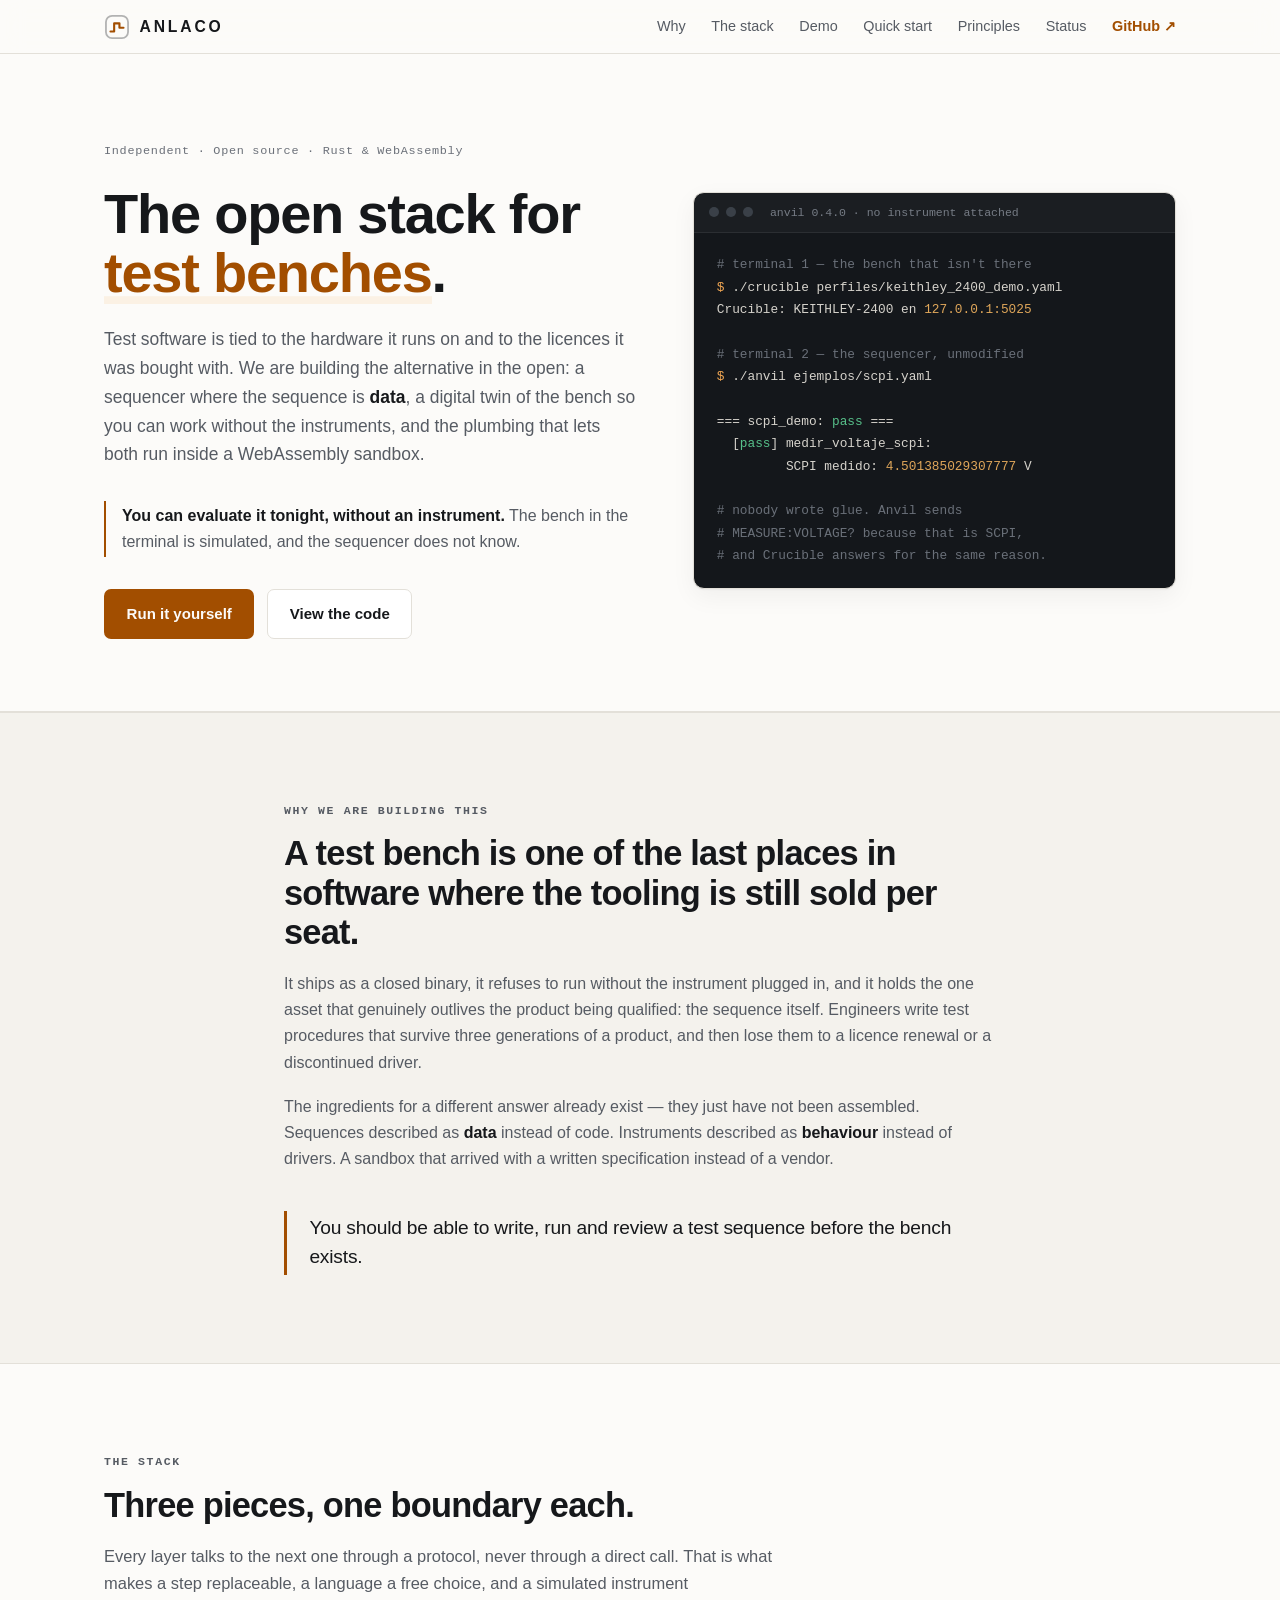
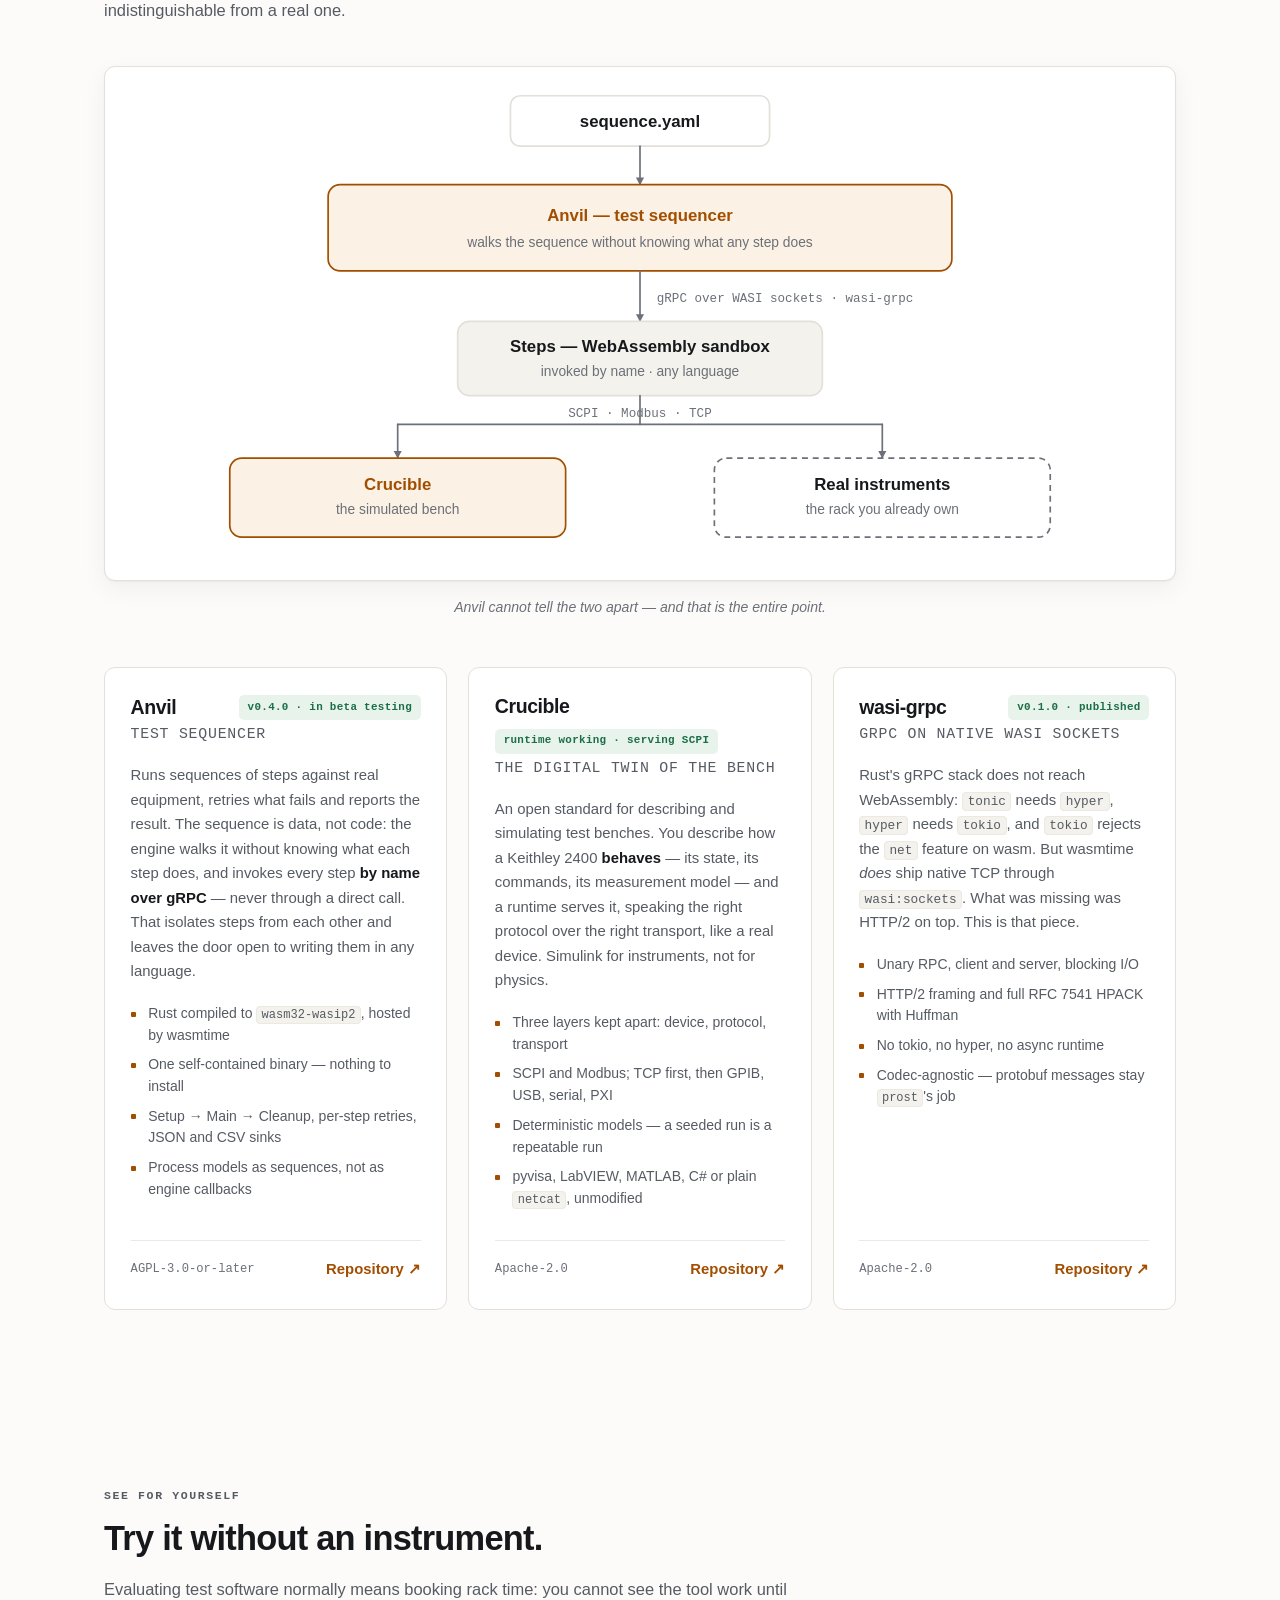
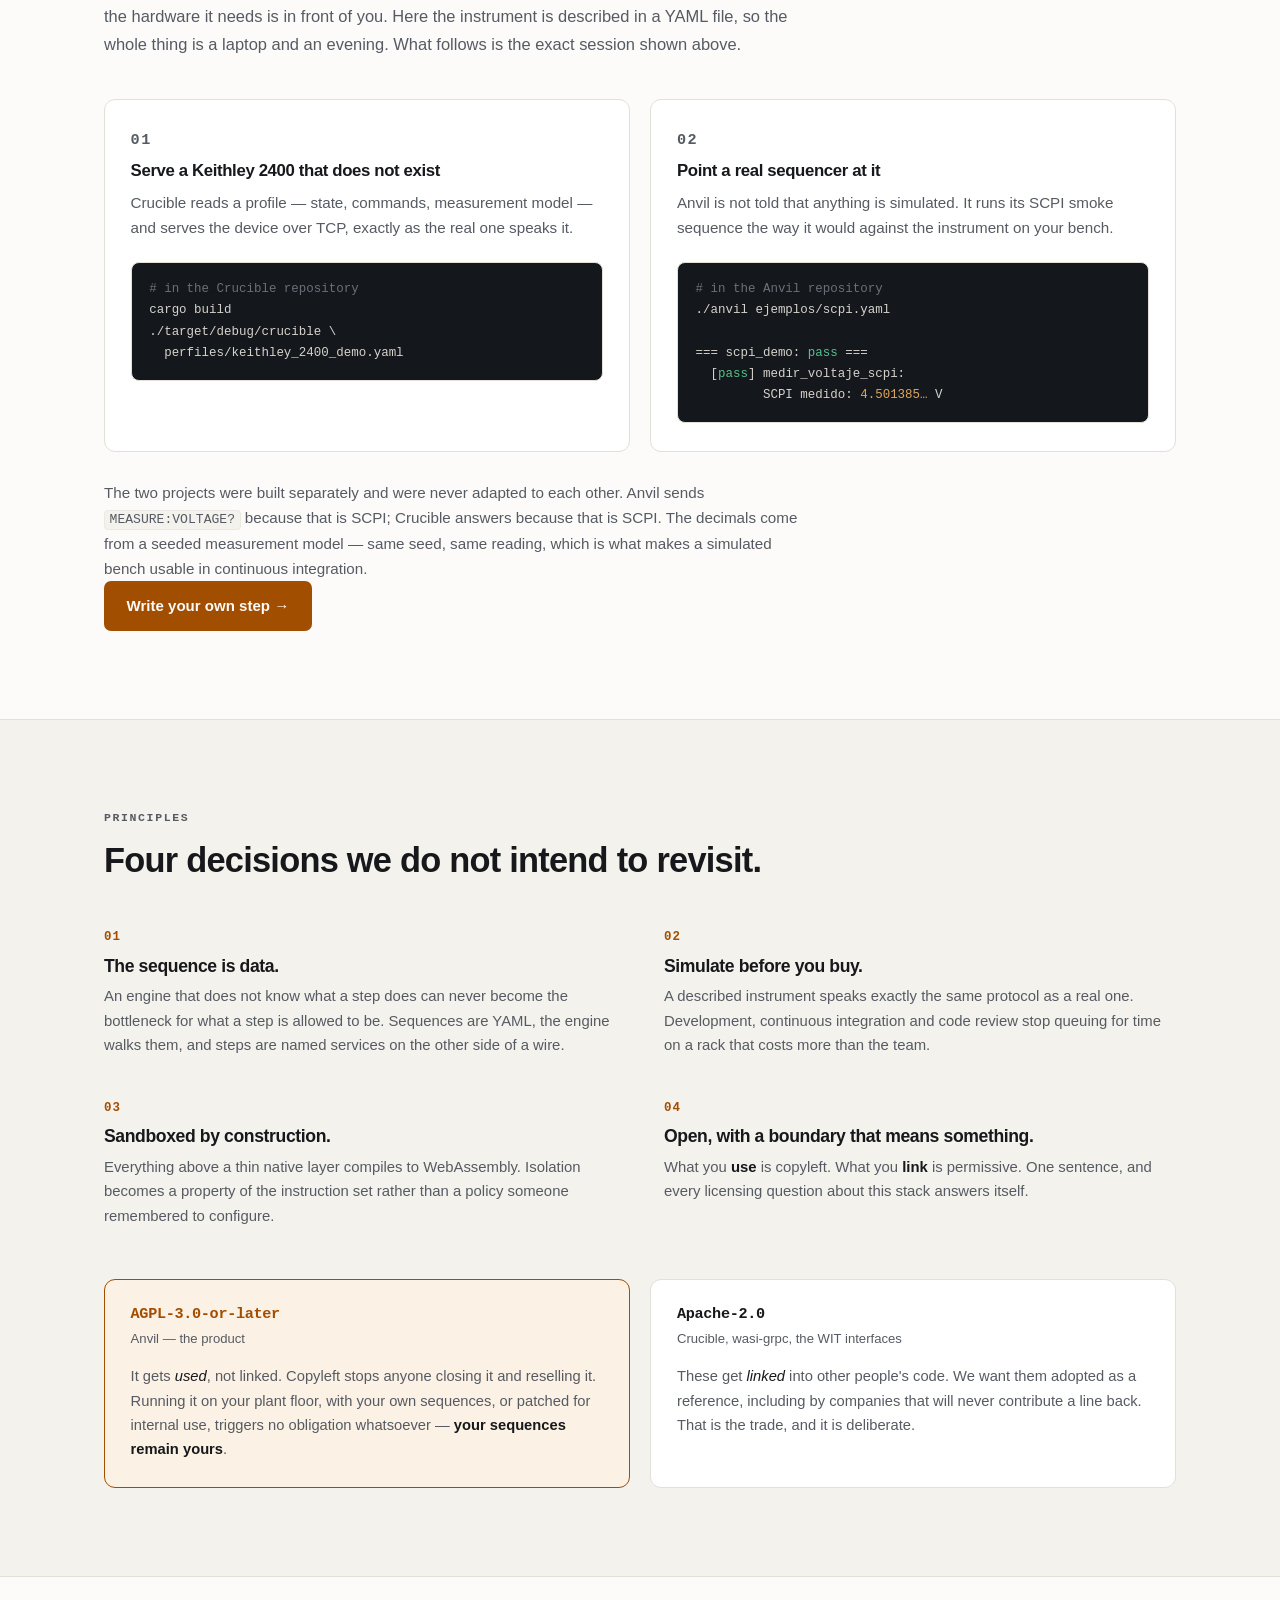
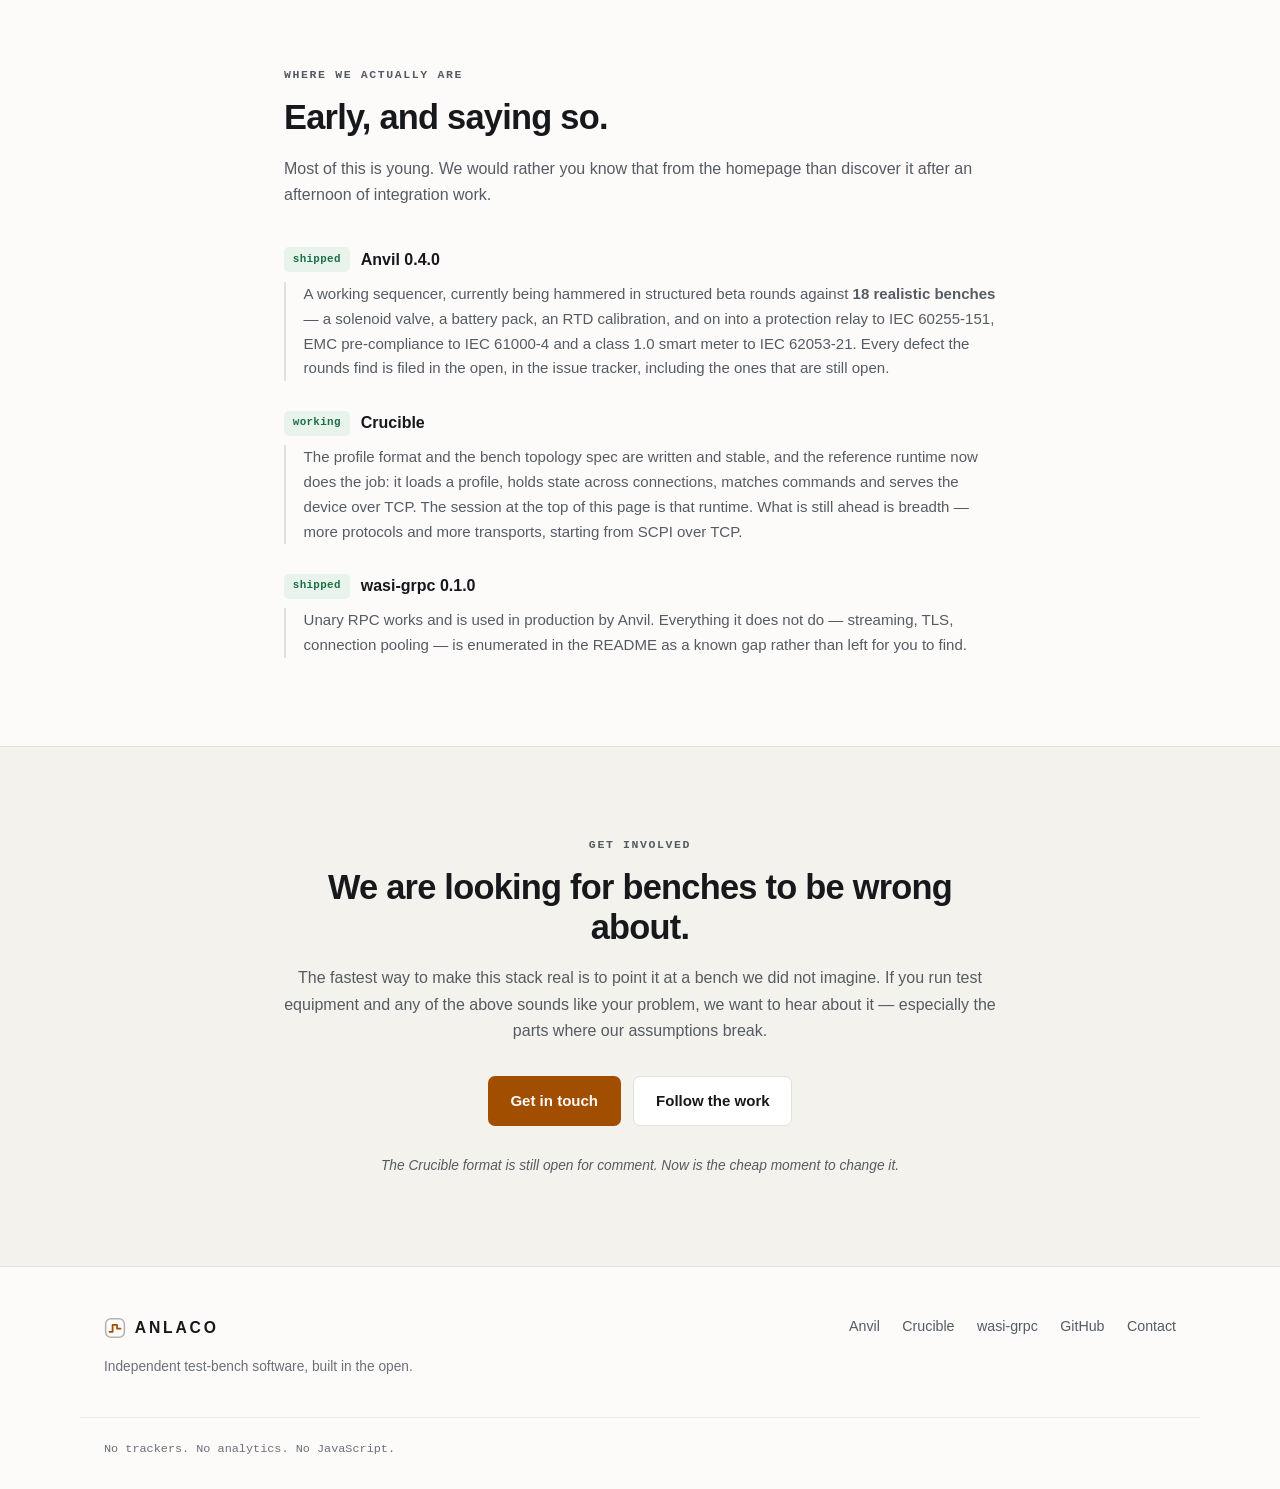
==== index.html @ 77329b07 "docs: the quick start is the WASM hello world, against v0.4.0 The published quick start was for Pyth" ====
<!DOCTYPE html>
<html lang="en">
<head>
<meta charset="utf-8">
<meta name="viewport" content="width=device-width, initial-scale=1">
<title>ANLACO — The open stack for test benches</title>
<meta name="description" content="ANLACO builds open-source software for test benches: Anvil, a sequencer where the sequence is data; Crucible, a digital twin of the bench; and the WebAssembly plumbing underneath. Evaluate the whole stack without owning an instrument.">
<meta name="theme-color" content="#0e1013" media="(prefers-color-scheme: dark)">
<meta name="theme-color" content="#fcfbf9" media="(prefers-color-scheme: light)">
<link rel="icon" href="favicon.svg" type="image/svg+xml">
<link rel="stylesheet" href="style.css">
<meta property="og:title" content="ANLACO — The open stack for test benches">
<meta property="og:description" content="A sequencer where the sequence is data, a digital twin of the bench, and the WebAssembly plumbing underneath. Open source — and you can evaluate it tonight, without an instrument.">
<meta property="og:type" content="website">
<meta property="og:url" content="https://anlaco.github.io/">
</head>
<body>

<a class="skip" href="#main">Skip to content</a>

<header class="nav">
  <div class="nav-inner">
    <a class="brand" href="/" aria-label="ANLACO — home">
      <svg class="mark" width="26" height="26" viewBox="0 0 32 32" aria-hidden="true">
        <rect x="2.4" y="2.4" width="27.2" height="27.2" rx="7.5" class="mark-frame"/>
        <path d="M8 21.5 L12.5 21.5 L12.5 11.5 L19 11.5 L19 17 L24 17" class="mark-trace"/>
      </svg>
      <span class="wordmark">ANLACO</span>
    </a>
    <nav aria-label="Main">
      <a href="#thesis">Why</a>
      <a href="#stack">The stack</a>
      <a href="#demo">Demo</a>
      <a href="quickstart.html">Quick start</a>
      <a href="#principles">Principles</a>
      <a href="#status">Status</a>
      <a class="nav-cta" href="https://github.com/anlaco">GitHub&nbsp;↗</a>
    </nav>
  </div>
</header>

<main id="main">

<!-- ─────────────────────────── HERO ─────────────────────────── -->
<section class="hero">
  <div class="wrap hero-grid">
    <div class="hero-copy">
      <p class="eyebrow">Independent · Open source · Rust &amp; WebAssembly</p>
      <h1>The open stack for <em>test benches</em>.</h1>
      <p class="lead">
        Test software is tied to the hardware it runs on and to the licences it
        was bought with. We are building the alternative in the open: a
        sequencer where the sequence is <strong>data</strong>, a digital twin of
        the bench so you can work without the instruments, and the plumbing that
        lets both run inside a WebAssembly sandbox.
      </p>
      <p class="hook">
        <strong>You can evaluate it tonight, without an instrument.</strong>
        The bench in the terminal is simulated, and the sequencer does not know.
      </p>
      <div class="cta">
        <a class="btn btn-solid" href="#demo">Run it yourself</a>
        <a class="btn btn-line" href="https://github.com/anlaco">View the code</a>
      </div>
    </div>

    <figure class="term" aria-label="Terminal session running a test sequence with Anvil">
      <figcaption class="term-bar">
        <span class="dot"></span><span class="dot"></span><span class="dot"></span>
        <span class="term-title">anvil 0.4.0 · no instrument attached</span>
      </figcaption>
<pre><span class="c-d"># terminal 1 — the bench that isn't there</span>
<span class="c-p">$</span> ./crucible perfiles/keithley_2400_demo.yaml
Crucible: KEITHLEY-2400 en <span class="c-n">127.0.0.1:5025</span>

<span class="c-d"># terminal 2 — the sequencer, unmodified</span>
<span class="c-p">$</span> ./anvil ejemplos/scpi.yaml

=== scpi_demo: <span class="c-ok">pass</span> ===
  [<span class="c-ok">pass</span>] medir_voltaje_scpi:
         SCPI medido: <span class="c-n">4.501385029307777</span> V

<span class="c-d"># nobody wrote glue. Anvil sends
# MEASURE:VOLTAGE? because that is SCPI,
# and Crucible answers for the same reason.</span></pre>
    </figure>
  </div>
</section>

<!-- ─────────────────────────── THESIS ─────────────────────────── -->
<section class="band" id="thesis">
  <div class="wrap narrow">
    <p class="kicker">Why we are building this</p>
    <h2>A test bench is one of the last places in software where the tooling is still sold per seat.</h2>
    <p>
      It ships as a closed binary, it refuses to run without the instrument
      plugged in, and it holds the one asset that genuinely outlives the product
      being qualified: the sequence itself. Engineers write test procedures that
      survive three generations of a product, and then lose them to a licence
      renewal or a discontinued driver.
    </p>
    <p>
      The ingredients for a different answer already exist — they just have not
      been assembled. Sequences described as <strong>data</strong> instead of
      code. Instruments described as <strong>behaviour</strong> instead of
      drivers. A sandbox that arrived with a written specification instead of a
      vendor.
    </p>
    <blockquote>
      You should be able to write, run and review a test sequence before the
      bench exists.
    </blockquote>
  </div>
</section>

<!-- ─────────────────────────── STACK ─────────────────────────── -->
<section class="section" id="stack">
  <div class="wrap">
    <p class="kicker">The stack</p>
    <h2>Three pieces, one boundary each.</h2>
    <p class="intro">
      Every layer talks to the next one through a protocol, never through a
      direct call. That is what makes a step replaceable, a language a free
      choice, and a simulated instrument indistinguishable from a real one.
    </p>

    <figure class="diagram">
      <svg viewBox="0 0 860 396" role="img" aria-labelledby="diag-title">
        <title id="diag-title">Architecture: a YAML sequence drives Anvil, which invokes steps over gRPC; steps talk SCPI or Modbus over TCP to either Crucible's simulated bench or real instruments.</title>

        <defs>
          <marker id="ah" viewBox="0 0 8 8" refX="6.5" refY="4"
                  markerWidth="5.5" markerHeight="5.5" orient="auto-start-reverse">
            <path d="M0.5 0.5 L7 4 L0.5 7.5 Z" class="d-head"/>
          </marker>
        </defs>

        <!-- sequence -->
        <rect class="d-box d-box-soft" x="322" y="8" width="216" height="42" rx="8"/>
        <text class="d-t" x="430" y="34" text-anchor="middle">sequence.yaml</text>
        <path class="d-arrow" d="M430 50 L430 82"/>

        <!-- anvil -->
        <rect class="d-box d-box-key" x="170" y="82" width="520" height="72" rx="10"/>
        <text class="d-t d-t-key" x="430" y="112" text-anchor="middle">Anvil — test sequencer</text>
        <text class="d-s" x="430" y="134" text-anchor="middle">walks the sequence without knowing what any step does</text>
        <path class="d-arrow" d="M430 154 L430 196"/>
        <text class="d-lbl" x="444" y="180">gRPC over WASI sockets · wasi-grpc</text>

        <!-- steps -->
        <rect class="d-box" x="278" y="196" width="304" height="62" rx="10"/>
        <text class="d-t" x="430" y="222" text-anchor="middle">Steps — WebAssembly sandbox</text>
        <text class="d-s" x="430" y="242" text-anchor="middle">invoked by name · any language</text>

        <!-- split -->
        <path class="d-arrow-plain" d="M430 258 L430 282"/>
        <path class="d-arrow-plain" d="M228 282 L632 282"/>
        <path class="d-arrow" d="M228 282 L228 310"/>
        <path class="d-arrow" d="M632 282 L632 310"/>
        <text class="d-lbl" x="430" y="276" text-anchor="middle">SCPI · Modbus · TCP</text>

        <!-- targets -->
        <rect class="d-box d-box-key" x="88" y="310" width="280" height="66" rx="10"/>
        <text class="d-t d-t-key" x="228" y="337" text-anchor="middle">Crucible</text>
        <text class="d-s" x="228" y="357" text-anchor="middle">the simulated bench</text>

        <rect class="d-box d-box-dash" x="492" y="310" width="280" height="66" rx="10"/>
        <text class="d-t" x="632" y="337" text-anchor="middle">Real instruments</text>
        <text class="d-s" x="632" y="357" text-anchor="middle">the rack you already own</text>
      </svg>
      <figcaption>
        Anvil cannot tell the two apart — and that is the entire point.
      </figcaption>
    </figure>

    <div class="cards">

      <article class="card">
        <header class="card-head">
          <h3>Anvil</h3>
          <span class="chip chip-live">v0.4.0 · in beta testing</span>
        </header>
        <p class="card-role">Test sequencer</p>
        <p>
          Runs sequences of steps against real equipment, retries what fails and
          reports the result. The sequence is data, not code: the engine walks
          it without knowing what each step does, and invokes every step
          <strong>by name over gRPC</strong> — never through a direct call. That
          isolates steps from each other and leaves the door open to writing
          them in any language.
        </p>
        <ul class="facts">
          <li>Rust compiled to <code>wasm32-wasip2</code>, hosted by wasmtime</li>
          <li>One self-contained binary — nothing to install</li>
          <li>Setup → Main → Cleanup, per-step retries, JSON and CSV sinks</li>
          <li>Process models as sequences, not as engine callbacks</li>
        </ul>
        <p class="card-foot"><span class="lic">AGPL-3.0-or-later</span>
          <a href="https://github.com/anlaco/anvil">Repository ↗</a></p>
      </article>

      <article class="card">
        <header class="card-head">
          <h3>Crucible</h3>
          <span class="chip chip-live">runtime working · serving SCPI</span>
        </header>
        <p class="card-role">The digital twin of the bench</p>
        <p>
          An open standard for describing and simulating test benches. You
          describe how a Keithley 2400 <strong>behaves</strong> — its state, its
          commands, its measurement model — and a runtime serves it, speaking
          the right protocol over the right transport, like a real device.
          Simulink for instruments, not for physics.
        </p>
        <ul class="facts">
          <li>Three layers kept apart: device, protocol, transport</li>
          <li>SCPI and Modbus; TCP first, then GPIB, USB, serial, PXI</li>
          <li>Deterministic models — a seeded run is a repeatable run</li>
          <li>pyvisa, LabVIEW, MATLAB, C# or plain <code>netcat</code>, unmodified</li>
        </ul>
        <p class="card-foot"><span class="lic">Apache-2.0</span>
          <a href="https://github.com/anlaco/Crucible">Repository ↗</a></p>
      </article>

      <article class="card">
        <header class="card-head">
          <h3>wasi-grpc</h3>
          <span class="chip chip-live">v0.1.0 · published</span>
        </header>
        <p class="card-role">gRPC on native WASI sockets</p>
        <p>
          Rust's gRPC stack does not reach WebAssembly: <code>tonic</code> needs
          <code>hyper</code>, <code>hyper</code> needs <code>tokio</code>, and
          <code>tokio</code> rejects the <code>net</code> feature on wasm. But
          wasmtime <em>does</em> ship native TCP through <code>wasi:sockets</code>.
          What was missing was HTTP/2 on top. This is that piece.
        </p>
        <ul class="facts">
          <li>Unary RPC, client and server, blocking I/O</li>
          <li>HTTP/2 framing and full RFC 7541 HPACK with Huffman</li>
          <li>No tokio, no hyper, no async runtime</li>
          <li>Codec-agnostic — protobuf messages stay <code>prost</code>'s job</li>
        </ul>
        <p class="card-foot"><span class="lic">Apache-2.0</span>
          <a href="https://github.com/anlaco/wasi-grpc">Repository ↗</a></p>
      </article>

    </div>
  </div>
</section>

<!-- ─────────────────────────── DEMO ─────────────────────────── -->
<section class="section" id="demo">
  <div class="wrap">
    <p class="kicker">See for yourself</p>
    <h2>Try it without an instrument.</h2>
    <p class="intro">
      Evaluating test software normally means booking rack time: you cannot see
      the tool work until the hardware it needs is in front of you. Here the
      instrument is described in a YAML file, so the whole thing is a laptop and
      an evening. What follows is the exact session shown above.
    </p>

    <div class="steps">
      <article class="step">
        <p class="step-n">01</p>
        <h3>Serve a Keithley 2400 that does not exist</h3>
        <p>
          Crucible reads a profile — state, commands, measurement model — and
          serves the device over TCP, exactly as the real one speaks it.
        </p>
<pre class="cmd"><span class="c-d"># in the Crucible repository</span>
cargo build
./target/debug/crucible \
  perfiles/keithley_2400_demo.yaml</pre>
      </article>

      <article class="step">
        <p class="step-n">02</p>
        <h3>Point a real sequencer at it</h3>
        <p>
          Anvil is not told that anything is simulated. It runs its SCPI smoke
          sequence the way it would against the instrument on your bench.
        </p>
<pre class="cmd"><span class="c-d"># in the Anvil repository</span>
./anvil ejemplos/scpi.yaml

=== scpi_demo: <span class="c-ok">pass</span> ===
  [<span class="c-ok">pass</span>] medir_voltaje_scpi:
         SCPI medido: <span class="c-n">4.501385…</span> V</pre>
      </article>
    </div>

    <p class="demo-note">
      The two projects were built separately and were never adapted to each
      other. Anvil sends <code>MEASURE:VOLTAGE?</code> because that is SCPI;
      Crucible answers because that is SCPI. The decimals come from a seeded
      measurement model — same seed, same reading, which is what makes a
      simulated bench usable in continuous integration.
    </p>

    <p class="cta">
      <a class="btn btn-solid" href="quickstart.html">Write your own step &rarr;</a>
    </p>
  </div>
</section>

<!-- ─────────────────────────── PRINCIPLES ─────────────────────────── -->
<section class="band" id="principles">
  <div class="wrap">
    <p class="kicker">Principles</p>
    <h2>Four decisions we do not intend to revisit.</h2>

    <ol class="principles">
      <li>
        <span class="num">01</span>
        <h3>The sequence is data.</h3>
        <p>
          An engine that does not know what a step does can never become the
          bottleneck for what a step is allowed to be. Sequences are YAML, the
          engine walks them, and steps are named services on the other side of a
          wire.
        </p>
      </li>
      <li>
        <span class="num">02</span>
        <h3>Simulate before you buy.</h3>
        <p>
          A described instrument speaks exactly the same protocol as a real one.
          Development, continuous integration and code review stop queuing for
          time on a rack that costs more than the team.
        </p>
      </li>
      <li>
        <span class="num">03</span>
        <h3>Sandboxed by construction.</h3>
        <p>
          Everything above a thin native layer compiles to WebAssembly.
          Isolation becomes a property of the instruction set rather than a
          policy someone remembered to configure.
        </p>
      </li>
      <li>
        <span class="num">04</span>
        <h3>Open, with a boundary that means something.</h3>
        <p>
          What you <em>use</em> is copyleft. What you <em>link</em> is
          permissive. One sentence, and every licensing question about this
          stack answers itself.
        </p>
      </li>
    </ol>

    <div class="lic-grid">
      <div class="lic-card lic-strong">
        <h3>AGPL-3.0-or-later</h3>
        <p class="lic-what">Anvil — the product</p>
        <p>
          It gets <em>used</em>, not linked. Copyleft stops anyone closing it
          and reselling it. Running it on your plant floor, with your own
          sequences, or patched for internal use, triggers no obligation
          whatsoever — <strong>your sequences remain yours</strong>.
        </p>
      </div>
      <div class="lic-card">
        <h3>Apache-2.0</h3>
        <p class="lic-what">Crucible, wasi-grpc, the WIT interfaces</p>
        <p>
          These get <em>linked</em> into other people's code. We want them
          adopted as a reference, including by companies that will never
          contribute a line back. That is the trade, and it is deliberate.
        </p>
      </div>
    </div>
  </div>
</section>

<!-- ─────────────────────────── STATUS ─────────────────────────── -->
<section class="section" id="status">
  <div class="wrap narrow">
    <p class="kicker">Where we actually are</p>
    <h2>Early, and saying so.</h2>
    <p>
      Most of this is young. We would rather you know that from the homepage
      than discover it after an afternoon of integration work.
    </p>
    <dl class="status-list">
      <dt><span class="chip chip-live">shipped</span> Anvil 0.4.0</dt>
      <dd>
        A working sequencer, currently being hammered in structured beta rounds
        against <strong>18 realistic benches</strong> — a solenoid valve, a
        battery pack, an RTD calibration, and on into a protection relay to
        IEC 60255-151, EMC pre-compliance to IEC 61000-4 and a class 1.0 smart
        meter to IEC 62053-21. Every defect the rounds find is filed in the
        open, in the issue tracker, including the ones that are still open.
      </dd>

      <dt><span class="chip chip-live">working</span> Crucible</dt>
      <dd>
        The profile format and the bench topology spec are written and stable,
        and the reference runtime now does the job: it loads a profile, holds
        state across connections, matches commands and serves the device over
        TCP. The session at the top of this page is that runtime. What is still
        ahead is breadth — more protocols and more transports, starting from
        SCPI over TCP.
      </dd>

      <dt><span class="chip chip-live">shipped</span> wasi-grpc 0.1.0</dt>
      <dd>
        Unary RPC works and is used in production by Anvil. Everything it does
        not do — streaming, TLS, connection pooling — is enumerated in the
        README as a known gap rather than left for you to find.
      </dd>
    </dl>
  </div>
</section>

<!-- ─────────────────────────── CONTACT ─────────────────────────── -->
<section class="band band-end" id="contact">
  <div class="wrap narrow center">
    <p class="kicker">Get involved</p>
    <h2>We are looking for benches to be wrong about.</h2>
    <p>
      The fastest way to make this stack real is to point it at a bench we did
      not imagine. If you run test equipment and any of the above sounds like
      your problem, we want to hear about it — especially the parts where our
      assumptions break.
    </p>
    <div class="cta cta-center">
      <a class="btn btn-solid" href="mailto:anlaco@proton.me">Get in touch</a>
      <a class="btn btn-line" href="https://github.com/anlaco">Follow the work</a>
    </div>
    <p class="fineprint">
      The Crucible format is still open for comment. Now is the cheap moment to
      change it.
    </p>
  </div>
</section>

</main>

<footer class="footer">
  <div class="wrap footer-inner">
    <div class="footer-brand">
      <svg class="mark" width="22" height="22" viewBox="0 0 32 32" aria-hidden="true">
        <rect x="2.4" y="2.4" width="27.2" height="27.2" rx="7.5" class="mark-frame"/>
        <path d="M8 21.5 L12.5 21.5 L12.5 11.5 L19 11.5 L19 17 L24 17" class="mark-trace"/>
      </svg>
      <span class="wordmark">ANLACO</span>
      <p>Independent test-bench software, built in the open.</p>
    </div>
    <nav class="footer-links" aria-label="Footer">
      <a href="https://github.com/anlaco/anvil">Anvil</a>
      <a href="https://github.com/anlaco/Crucible">Crucible</a>
      <a href="https://github.com/anlaco/wasi-grpc">wasi-grpc</a>
      <a href="https://github.com/anlaco">GitHub</a>
      <a href="mailto:anlaco@proton.me">Contact</a>
    </nav>
  </div>
  <div class="wrap footer-note">
    <p>No trackers. No analytics. No JavaScript.</p>
  </div>
</footer>

</body>
</html>
---- style.css ----
/* ANLACO — static site. No build, no framework, no JavaScript.
   Brand: paper + ink, amber-phosphor accent (the colour of a bench
   instrument's display), a step-signal mark, generous measure. */

/* ── Tokens ─────────────────────────────────────────────────────── */
:root {
  --bg:        #fcfbf9;
  --bg-alt:    #f4f2ed;
  --surface:   #ffffff;
  --code-bg:   #14171b;
  --ink:       #16181b;
  --ink-2:     #565b63;
  --ink-3:     #6b7079;
  --line:      #e3e0d9;
  --line-soft: #ece9e2;
  --accent:    #a24e00;
  --accent-hi: #c25f04;
  --accent-bg: #fbf1e4;
  --ok:        #1b6e45;
  --ok-bg:     #e8f3ec;
  --wip:       #8a5a00;
  --wip-bg:    #fbf1e0;
  --shadow:    0 1px 2px rgba(20,23,27,.04), 0 8px 24px rgba(20,23,27,.05);

  --sans: -apple-system, BlinkMacSystemFont, "Segoe UI", Roboto,
          "Helvetica Neue", Arial, sans-serif;
  --mono: ui-monospace, "SF Mono", SFMono-Regular, Menlo, Consolas,
          "Liberation Mono", monospace;

  --wrap: 1120px;
}

@media (prefers-color-scheme: dark) {
  :root {
    --bg:        #0e1013;
    --bg-alt:    #14171b;
    --surface:   #171a1f;
    --code-bg:   #0a0c0f;
    --ink:       #e9e7e1;
    --ink-2:     #a0a5ad;
    --ink-3:     #767c85;
    --line:      #272b32;
    --line-soft: #1e2228;
    --accent:    #f0a653;
    --accent-hi: #f7bd77;
    --accent-bg: #241a10;
    --ok:        #57c08a;
    --ok-bg:     #12241a;
    --wip:       #e0a75a;
    --wip-bg:    #241c0f;
    --shadow:    0 1px 2px rgba(0,0,0,.3), 0 8px 28px rgba(0,0,0,.28);
  }
}

*, *::before, *::after { box-sizing: border-box; margin: 0; padding: 0; }

html { scroll-behavior: smooth; -webkit-text-size-adjust: 100%; }

body {
  background: var(--bg);
  color: var(--ink);
  font: 16px/1.65 var(--sans);
  -webkit-font-smoothing: antialiased;
  -moz-osx-font-smoothing: grayscale;
}

::selection { background: var(--accent); color: var(--bg); }

.wrap { max-width: var(--wrap); margin: 0 auto; padding: 0 1.5rem; }
.wrap.narrow { max-width: 760px; }
.center { text-align: center; }

.skip {
  position: absolute; left: -9999px;
  background: var(--accent); color: #fff;
  padding: .7rem 1.1rem; border-radius: 0 0 6px 0; z-index: 200;
}
.skip:focus { left: 0; top: 0; }

a { color: var(--accent); }
a:focus-visible, .btn:focus-visible {
  outline: 2px solid var(--accent); outline-offset: 3px; border-radius: 3px;
}

/* ── Brand mark ─────────────────────────────────────────────────── */
.mark { display: block; flex: 0 0 auto; }
.mark-frame { fill: none; stroke: currentColor; stroke-width: 2.2; opacity: .32; }
.mark-trace {
  fill: none; stroke: var(--accent); stroke-width: 2.6;
  stroke-linecap: round; stroke-linejoin: round;
}
.brand, .footer-brand { color: var(--ink); }
.wordmark {
  font-weight: 700; font-size: .98rem;
  letter-spacing: .18em; text-transform: uppercase;
}

/* ── Nav ────────────────────────────────────────────────────────── */
.nav {
  position: sticky; top: 0; z-index: 100;
  background: var(--bg);
  background: color-mix(in srgb, var(--bg) 88%, transparent);
  backdrop-filter: saturate(180%) blur(12px);
  border-bottom: 1px solid var(--line);
}
.nav-inner {
  max-width: var(--wrap); margin: 0 auto; padding: .85rem 1.5rem;
  display: flex; align-items: center; justify-content: space-between; gap: 1rem;
}
.brand { display: flex; align-items: center; gap: .6rem; text-decoration: none; }
.nav nav { display: flex; align-items: center; gap: 1.6rem; }
.nav nav a {
  color: var(--ink-2); text-decoration: none;
  font-size: .9rem; font-weight: 500; transition: color .15s;
}
.nav nav a:hover { color: var(--ink); }
.nav-cta { color: var(--accent) !important; font-weight: 600 !important; }
@media (max-width: 780px) {
  .nav nav a:not(.nav-cta) { display: none; }
}

/* ── Type scale ─────────────────────────────────────────────────── */
h1, h2, h3 { letter-spacing: -.022em; line-height: 1.15; font-weight: 700; }

h1 { font-size: clamp(2.3rem, 5.2vw, 3.5rem); line-height: 1.06; }
h1 em {
  font-style: normal; color: var(--accent);
  box-shadow: inset 0 -.14em 0 var(--accent-bg);
}
h2 { font-size: clamp(1.65rem, 3.2vw, 2.15rem); margin-bottom: 1.1rem; }
h3 { font-size: 1.05rem; }

.kicker {
  font-family: var(--mono); font-size: .72rem; font-weight: 600;
  letter-spacing: .14em; text-transform: uppercase;
  color: var(--accent); margin-bottom: .9rem;
}
.eyebrow {
  font-family: var(--mono); font-size: .74rem;
  letter-spacing: .06em; color: var(--ink-3); margin-bottom: 1.4rem;
}
.lead { font-size: 1.09rem; color: var(--ink-2); margin: 1.4rem 0 2rem; max-width: 40em; }
.lead strong, .band p strong, .section p strong { color: var(--ink); font-weight: 600; }
.intro { font-size: 1.03rem; color: var(--ink-2); max-width: 42em; margin-bottom: 2.6rem; }

p code, li code, dd code {
  font-family: var(--mono); font-size: .86em;
  background: var(--bg-alt); border: 1px solid var(--line-soft);
  padding: .08em .35em; border-radius: 4px;
}

/* ── Buttons ────────────────────────────────────────────────────── */
.cta { display: flex; gap: .8rem; flex-wrap: wrap; }
.cta-center { justify-content: center; margin-top: 2rem; }
.btn {
  display: inline-block; padding: .72rem 1.35rem; border-radius: 7px;
  font-size: .94rem; font-weight: 600; text-decoration: none;
  border: 1px solid transparent; transition: all .15s;
}
.btn-solid { background: var(--accent); color: var(--bg); }
.btn-solid:hover { background: var(--accent-hi); transform: translateY(-1px); }
.btn-line { color: var(--ink); border-color: var(--line); background: var(--surface); }
.btn-line:hover { border-color: var(--accent); color: var(--accent); }

/* ── Hero ───────────────────────────────────────────────────────── */
.hero { padding: 5.5rem 0 4.5rem; border-bottom: 1px solid var(--line); }
.hero-grid {
  display: grid; grid-template-columns: 1.05fr .95fr;
  gap: 3.5rem; align-items: center;
}
.hero-copy { min-width: 0; }
@media (max-width: 940px) {
  .hero { padding: 3.2rem 0 3rem; }
  .hero-grid { grid-template-columns: 1fr; gap: 2.5rem; }
}

/* ── Terminal ───────────────────────────────────────────────────── */
.term {
  background: var(--code-bg); border: 1px solid var(--line);
  border-radius: 11px; overflow: hidden; box-shadow: var(--shadow);
}
.term-bar {
  display: flex; align-items: center; gap: .45rem;
  padding: .65rem .9rem; border-bottom: 1px solid rgba(255,255,255,.07);
  background: rgba(255,255,255,.03);
}
.dot { width: 10px; height: 10px; border-radius: 50%; background: #3a4048; }
.term-title {
  margin-left: .6rem; font-family: var(--mono);
  font-size: .72rem; color: #767c85;
}
.term pre {
  padding: 1.3rem 1.4rem; overflow-x: auto;
  font-family: var(--mono); font-size: .8rem; line-height: 1.75;
  color: #d6d3cc;
}
@media (max-width: 480px) {
  .term pre { font-size: .71rem; padding: 1.1rem 1rem; }
  pre.cmd   { font-size: .71rem; }
}
.c-p  { color: #f0a653; }
.c-ok { color: #57c08a; }
.c-n  { color: #e0a75a; }
.c-d  { color: #6a7079; }

/* ── Hero hook ──────────────────────────────────────────────────── */
.hook {
  font-size: 1rem; color: var(--ink-2);
  border-left: 2px solid var(--accent);
  padding: .1rem 0 .1rem 1rem; margin: 0 0 2rem; max-width: 40em;
}
.hook strong { color: var(--ink); font-weight: 600; }

/* ── Demo steps ─────────────────────────────────────────────────── */
.steps {
  display: grid; grid-template-columns: repeat(2, 1fr); gap: 1.3rem;
}
@media (max-width: 860px) { .steps { grid-template-columns: 1fr; } }
/* A walkthrough is read top to bottom: one column, whatever the width. */
.steps-linear { grid-template-columns: 1fr; }
.step {
  background: var(--surface); border: 1px solid var(--line);
  border-radius: 11px; padding: 1.7rem 1.6rem;
  display: flex; flex-direction: column; min-width: 0;
}
.step-n {
  font-family: var(--mono); font-size: .74rem; font-weight: 600;
  letter-spacing: .1em; color: var(--accent); margin-bottom: .5rem;
}
.step h3 { margin-bottom: .6rem; }
.step p { color: var(--ink-2); font-size: .95rem; }
pre.cmd {
  margin-top: auto; background: var(--code-bg);
  border: 1px solid var(--line); border-radius: 8px;
  padding: 1rem 1.1rem; overflow-x: auto;
  font-family: var(--mono); font-size: .78rem; line-height: 1.7;
  color: #d6d3cc;
}
.step pre.cmd { margin-top: 1.4rem; }
.demo-note {
  margin-top: 1.8rem; max-width: 46em;
  color: var(--ink-2); font-size: .95rem;
}

/* ── Sections ───────────────────────────────────────────────────── */
.section { padding: 5.5rem 0; }
.band {
  padding: 5.5rem 0; background: var(--bg-alt);
  border-top: 1px solid var(--line); border-bottom: 1px solid var(--line);
}
.band p, .section p, .status-list dd { color: var(--ink-2); }
.band .narrow p + p, .section .narrow p + p { margin-top: 1.1rem; }
@media (max-width: 700px) { .section, .band { padding: 3.5rem 0; } }

blockquote {
  margin: 2.4rem 0 0; padding: .2rem 0 .2rem 1.4rem;
  border-left: 3px solid var(--accent);
  font-size: 1.2rem; line-height: 1.5; font-weight: 500;
  color: var(--ink); letter-spacing: -.01em;
}

/* ── Diagram ────────────────────────────────────────────────────── */
.diagram { margin: 0 0 3rem; }
.diagram svg {
  display: block; width: 100%; height: auto;
  background: var(--surface);
  border: 1px solid var(--line); border-radius: 11px;
  padding: 1.2rem; box-shadow: var(--shadow);
}
.diagram figcaption {
  margin-top: .9rem; font-size: .88rem; color: var(--ink-3);
  text-align: center; font-style: italic;
}
.d-box { fill: var(--bg-alt); stroke: var(--line); stroke-width: 1.4; }
.d-box-soft { fill: var(--surface); }
.d-box-key { fill: var(--accent-bg); stroke: var(--accent); }
.d-box-dash { fill: none; stroke: var(--ink-3); stroke-dasharray: 5 4; }
.d-t { fill: var(--ink); font: 600 14px var(--sans); }
.d-t-key { fill: var(--accent); }
.d-s { fill: var(--ink-3); font: 400 11.5px var(--sans); }
.d-lbl { fill: var(--ink-3); font: 500 10.5px var(--mono); }
.d-arrow, .d-arrow-plain {
  fill: none; stroke: var(--ink-3); stroke-width: 1.4; stroke-linecap: round;
}
.d-arrow { marker-end: url(#ah); }
.d-head { fill: var(--ink-3); }

/* ── Project cards ──────────────────────────────────────────────── */
.cards {
  display: grid; grid-template-columns: repeat(3, 1fr); gap: 1.3rem;
}
@media (max-width: 1000px) { .cards { grid-template-columns: 1fr; max-width: 640px; } }
.card {
  background: var(--surface); border: 1px solid var(--line);
  border-radius: 11px; padding: 1.7rem 1.6rem;
  display: flex; flex-direction: column;
  transition: border-color .15s, transform .15s;
}
.card:hover { border-color: var(--accent); transform: translateY(-2px); }
.card-head {
  display: flex; align-items: center; justify-content: space-between;
  gap: .7rem; flex-wrap: wrap; margin-bottom: .15rem;
}
.card h3 { font-size: 1.22rem; color: var(--ink); }
.card-role {
  font-family: var(--mono); font-size: .74rem; letter-spacing: .05em;
  color: var(--ink-3); text-transform: uppercase; margin-bottom: 1rem;
}
.card > p { font-size: .93rem; color: var(--ink-2); }
.facts { list-style: none; margin: 1.2rem 0 1.4rem; }
.facts li {
  position: relative; padding-left: 1.1rem; margin-bottom: .5rem;
  font-size: .875rem; color: var(--ink-2); line-height: 1.55;
}
.facts li::before {
  content: ""; position: absolute; left: 0; top: .62em;
  width: 5px; height: 5px; border-radius: 1px; background: var(--accent);
}
.card-foot {
  margin-top: auto; padding-top: 1rem; border-top: 1px solid var(--line-soft);
  display: flex; align-items: center; justify-content: space-between;
  gap: .8rem; flex-wrap: wrap; font-size: .84rem;
}
.card-foot a { text-decoration: none; font-weight: 600; }
.card-foot a:hover { text-decoration: underline; }
.lic { font-family: var(--mono); font-size: .76rem; color: var(--ink-3); }

/* ── Chips ──────────────────────────────────────────────────────── */
.chip {
  display: inline-block; font-family: var(--mono);
  font-size: .68rem; font-weight: 600; letter-spacing: .03em;
  padding: .22rem .55rem; border-radius: 5px; white-space: nowrap;
}
.chip-live { color: var(--ok); background: var(--ok-bg); }
.chip-wip  { color: var(--wip); background: var(--wip-bg); }

/* ── Principles ─────────────────────────────────────────────────── */
.principles {
  list-style: none; margin: 2.6rem 0 0;
  display: grid; grid-template-columns: 1fr 1fr; gap: 2.2rem 3rem;
}
@media (max-width: 820px) { .principles { grid-template-columns: 1fr; gap: 1.9rem; } }
.principles li { position: relative; padding-top: .3rem; }
.principles .num {
  display: block; font-family: var(--mono); font-size: .78rem;
  font-weight: 700; color: var(--accent); margin-bottom: .5rem;
  letter-spacing: .08em;
}
.principles h3 { margin-bottom: .5rem; font-size: 1.1rem; }
.principles p { font-size: .93rem; }
.principles em { color: var(--ink); font-style: normal; font-weight: 600; }

/* ── Licence cards ──────────────────────────────────────────────── */
.lic-grid {
  display: grid; grid-template-columns: 1fr 1fr; gap: 1.3rem; margin-top: 3.2rem;
}
@media (max-width: 820px) { .lic-grid { grid-template-columns: 1fr; } }
.lic-card {
  background: var(--surface); border: 1px solid var(--line);
  border-radius: 11px; padding: 1.6rem;
}
.lic-card.lic-strong { background: var(--accent-bg); border-color: var(--accent); }
.lic-card h3 { font-family: var(--mono); font-size: .95rem; color: var(--ink); }
.lic-card.lic-strong h3 { color: var(--accent); }
.lic-what {
  font-size: .82rem; color: var(--ink-3);
  margin: .3rem 0 .9rem; font-weight: 500;
}
.lic-card > p:last-child { font-size: .92rem; color: var(--ink-2); }
.lic-card em { font-style: italic; color: var(--ink); }

/* ── Status list ────────────────────────────────────────────────── */
.status-list { margin-top: 2.4rem; }
.status-list dt {
  display: flex; align-items: center; gap: .7rem;
  font-weight: 700; font-size: 1rem; color: var(--ink);
  margin-top: 1.8rem;
}
.status-list dt:first-child { margin-top: 0; }
.status-list dd {
  margin: .55rem 0 0 0; padding-left: 1.1rem;
  border-left: 2px solid var(--line);
  font-size: .94rem;
}

/* ── Contact ────────────────────────────────────────────────────── */
.band-end { border-bottom: none; }
.fineprint { margin-top: 1.8rem; font-size: .86rem; color: var(--ink-3); font-style: italic; }

/* ── Footer ─────────────────────────────────────────────────────── */
.footer { background: var(--bg); border-top: 1px solid var(--line); padding: 3rem 0 1.8rem; }
.footer-inner {
  display: flex; justify-content: space-between; align-items: flex-start;
  gap: 2rem; flex-wrap: wrap;
}
.footer-brand { display: flex; align-items: center; flex-wrap: wrap; gap: .55rem; }
.footer-brand p {
  flex-basis: 100%; margin-top: .4rem;
  font-size: .86rem; color: var(--ink-3);
}
.footer-links { display: flex; gap: 1.4rem; flex-wrap: wrap; }
.footer-links a {
  color: var(--ink-2); text-decoration: none; font-size: .89rem; font-weight: 500;
}
.footer-links a:hover { color: var(--accent); }
.footer-note {
  margin-top: 2.4rem; padding-top: 1.4rem; border-top: 1px solid var(--line-soft);
}
.footer-note p { font-family: var(--mono); font-size: .74rem; color: var(--ink-3); }

@media (prefers-reduced-motion: reduce) {
  html { scroll-behavior: auto; }
  *, *::before, *::after { transition: none !important; animation: none !important; }
  .btn-solid:hover, .card:hover { transform: none; }
}
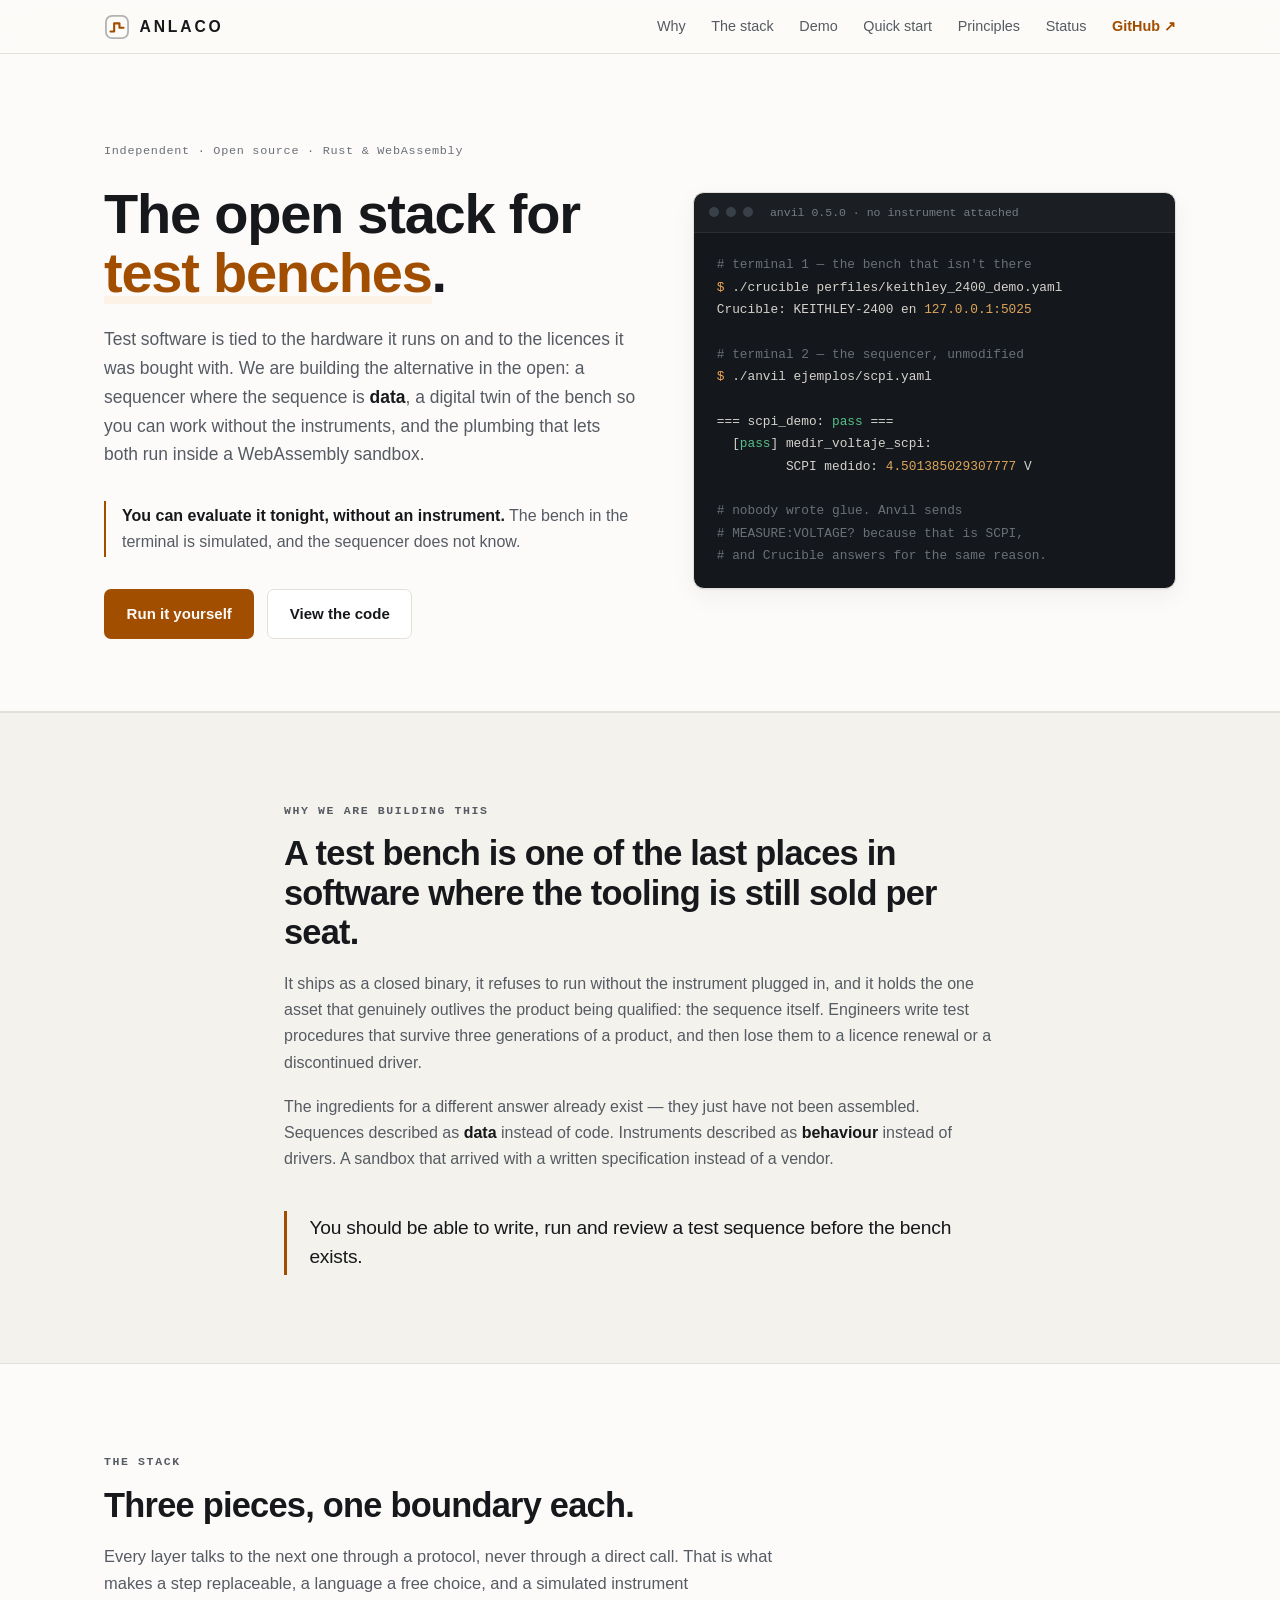
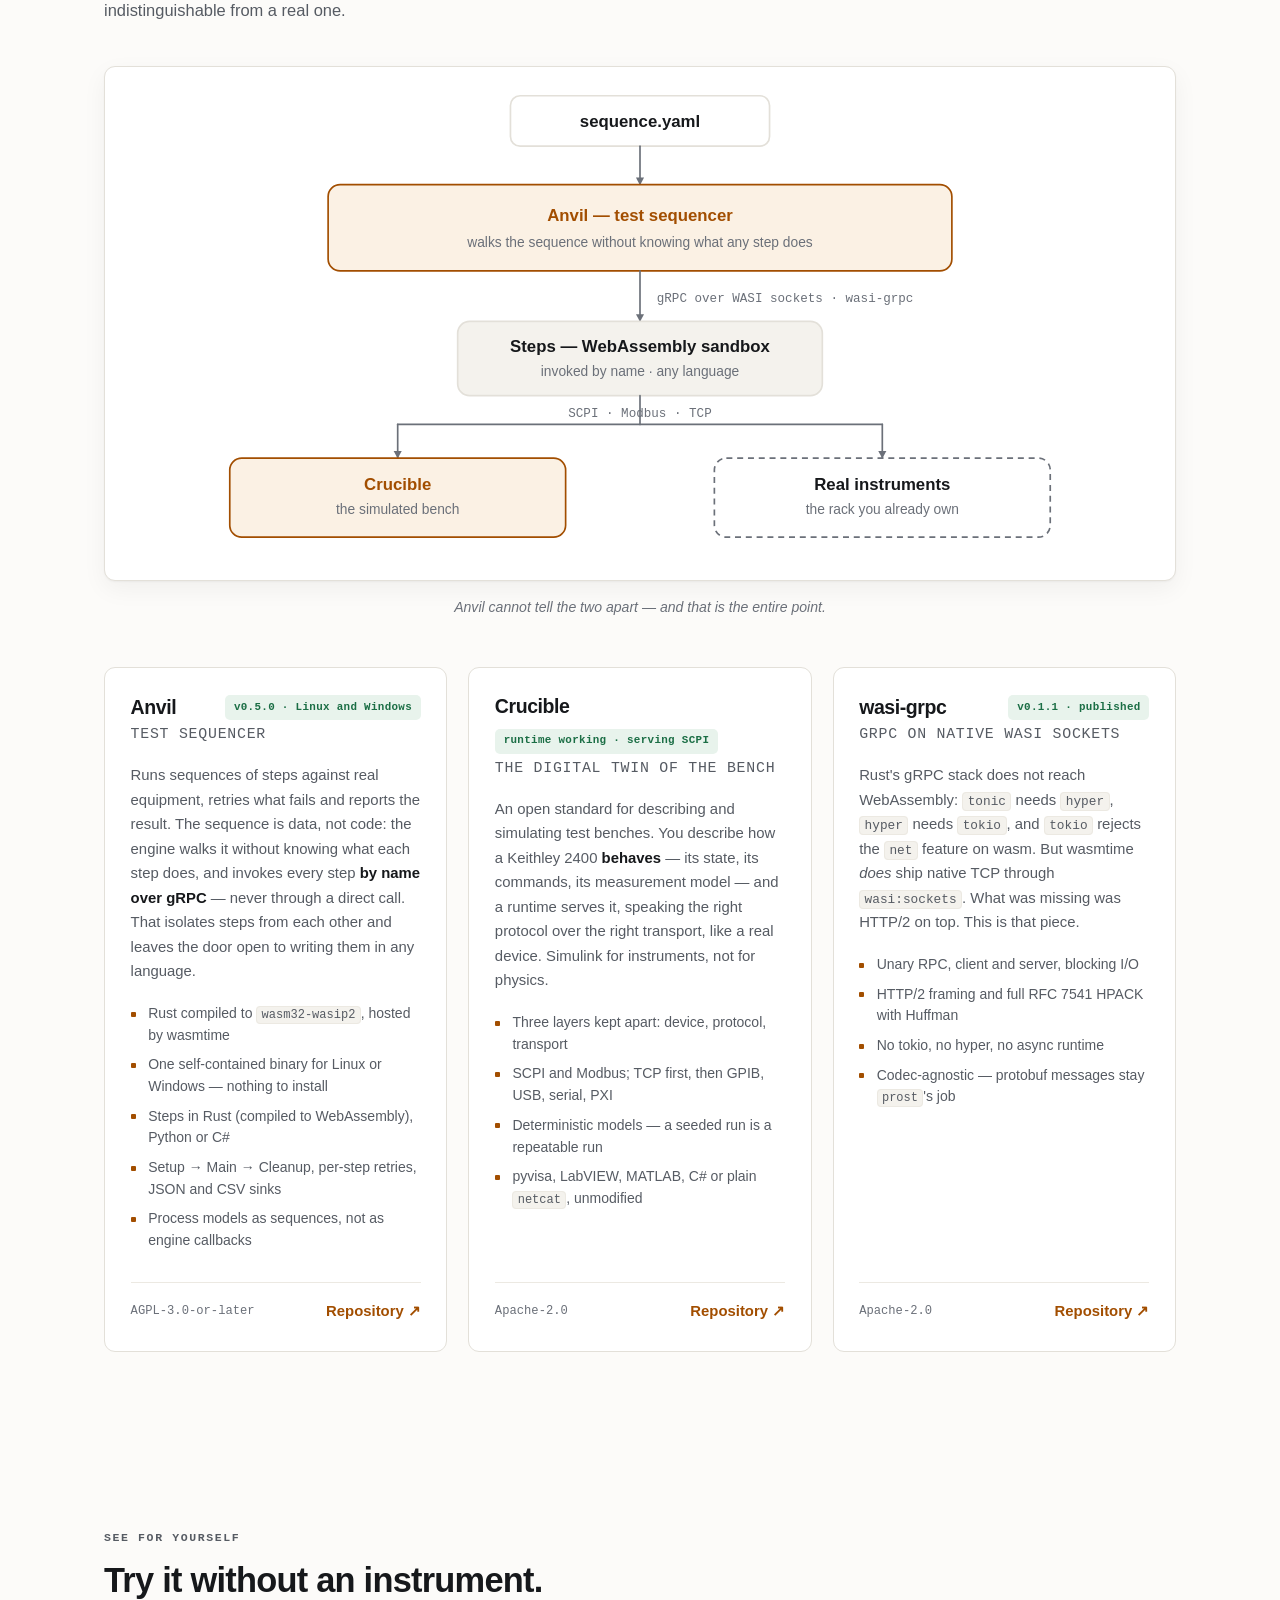
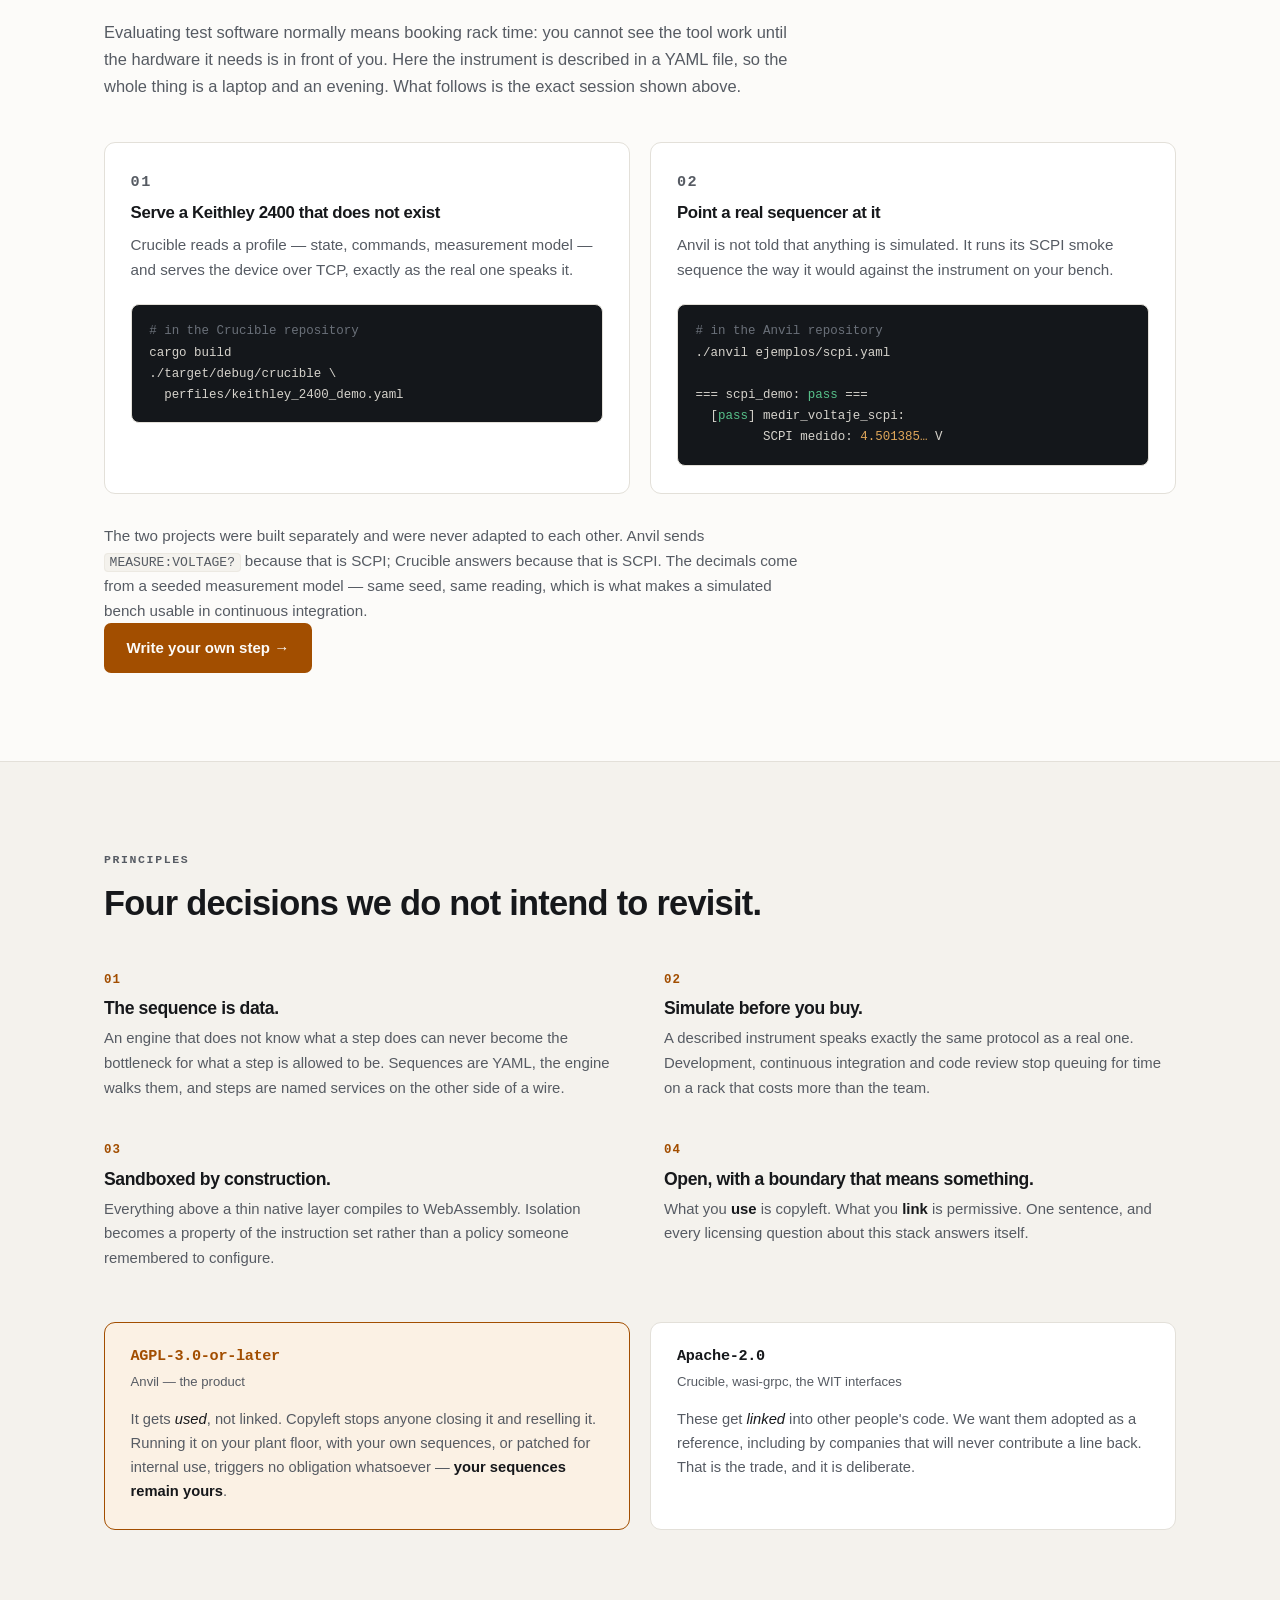
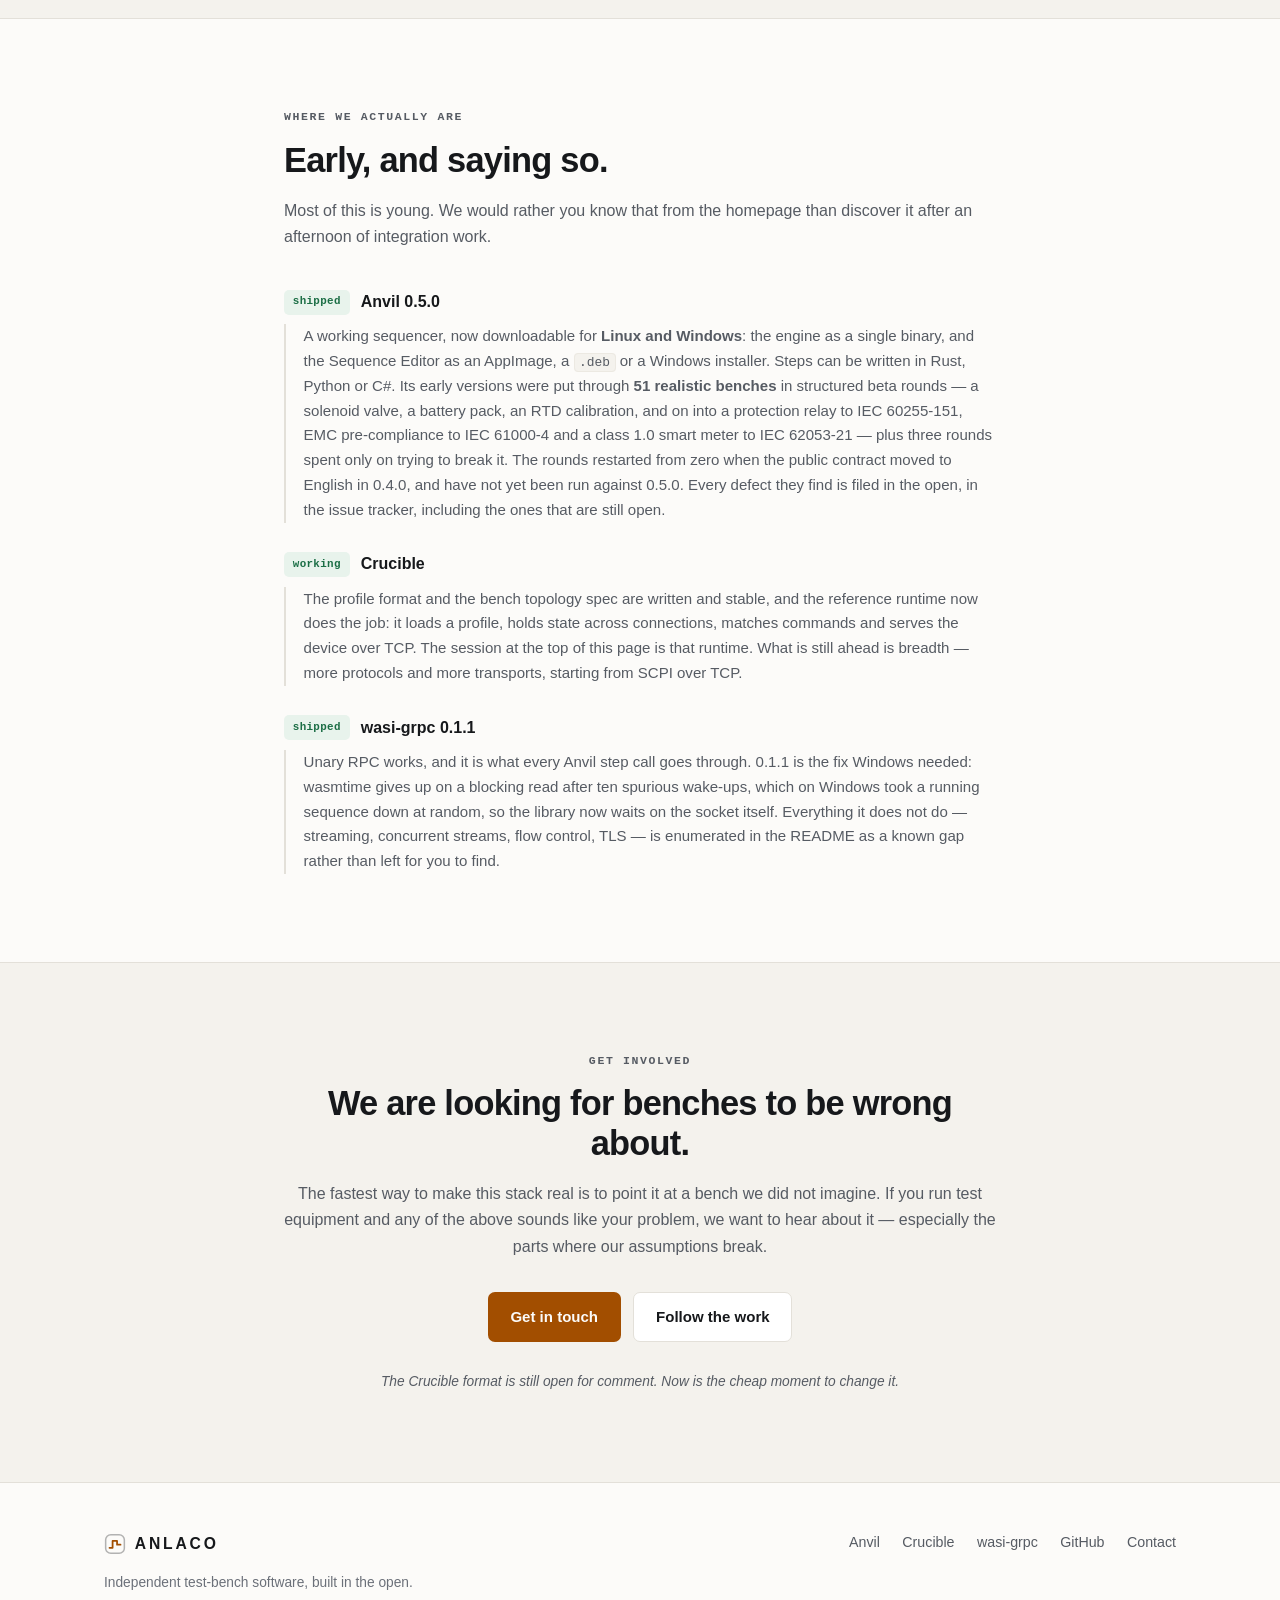
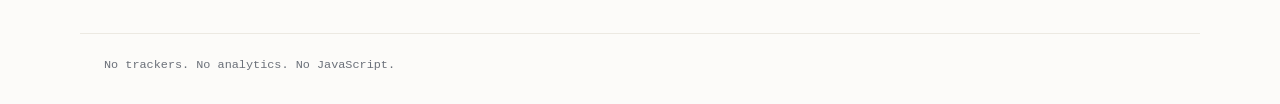
==== commit f3054159: "docs: the site and the quick start, walked again against v0.5.0 quickstart.html was run end to end w" ====
--- a/index.html
+++ b/index.html
@@ -67,7 +67,7 @@
     <figure class="term" aria-label="Terminal session running a test sequence with Anvil">
       <figcaption class="term-bar">
         <span class="dot"></span><span class="dot"></span><span class="dot"></span>
-        <span class="term-title">anvil 0.4.0 · no instrument attached</span>
+        <span class="term-title">anvil 0.5.0 · no instrument attached</span>
       </figcaption>
 <pre><span class="c-d"># terminal 1 — the bench that isn't there</span>
 <span class="c-p">$</span> ./crucible perfiles/keithley_2400_demo.yaml
@@ -178,7 +178,7 @@
       <article class="card">
         <header class="card-head">
           <h3>Anvil</h3>
-          <span class="chip chip-live">v0.4.0 · in beta testing</span>
+          <span class="chip chip-live">v0.5.0 · Linux and Windows</span>
         </header>
         <p class="card-role">Test sequencer</p>
         <p>
@@ -191,7 +191,8 @@
         </p>
         <ul class="facts">
           <li>Rust compiled to <code>wasm32-wasip2</code>, hosted by wasmtime</li>
-          <li>One self-contained binary — nothing to install</li>
+          <li>One self-contained binary for Linux or Windows — nothing to install</li>
+          <li>Steps in Rust (compiled to WebAssembly), Python or C#</li>
           <li>Setup → Main → Cleanup, per-step retries, JSON and CSV sinks</li>
           <li>Process models as sequences, not as engine callbacks</li>
         </ul>
@@ -225,7 +226,7 @@
       <article class="card">
         <header class="card-head">
           <h3>wasi-grpc</h3>
-          <span class="chip chip-live">v0.1.0 · published</span>
+          <span class="chip chip-live">v0.1.1 · published</span>
         </header>
         <p class="card-role">gRPC on native WASI sockets</p>
         <p>
@@ -385,14 +386,20 @@
       than discover it after an afternoon of integration work.
     </p>
     <dl class="status-list">
-      <dt><span class="chip chip-live">shipped</span> Anvil 0.4.0</dt>
+      <dt><span class="chip chip-live">shipped</span> Anvil 0.5.0</dt>
       <dd>
-        A working sequencer, currently being hammered in structured beta rounds
-        against <strong>18 realistic benches</strong> — a solenoid valve, a
-        battery pack, an RTD calibration, and on into a protection relay to
-        IEC 60255-151, EMC pre-compliance to IEC 61000-4 and a class 1.0 smart
-        meter to IEC 62053-21. Every defect the rounds find is filed in the
-        open, in the issue tracker, including the ones that are still open.
+        A working sequencer, now downloadable for <strong>Linux and
+        Windows</strong>: the engine as a single binary, and the Sequence Editor
+        as an AppImage, a <code>.deb</code> or a Windows installer. Steps can be
+        written in Rust, Python or C#. Its early versions were put through
+        <strong>51 realistic benches</strong> in structured beta rounds — a
+        solenoid valve, a battery pack, an RTD calibration, and on into a
+        protection relay to IEC 60255-151, EMC pre-compliance to IEC 61000-4 and
+        a class 1.0 smart meter to IEC 62053-21 — plus three rounds spent only
+        on trying to break it. The rounds restarted from zero when the public
+        contract moved to English in 0.4.0, and have not yet been run against
+        0.5.0. Every defect they find is filed in the open, in the issue
+        tracker, including the ones that are still open.
       </dd>
 
       <dt><span class="chip chip-live">working</span> Crucible</dt>
@@ -405,11 +412,15 @@
         SCPI over TCP.
       </dd>
 
-      <dt><span class="chip chip-live">shipped</span> wasi-grpc 0.1.0</dt>
+      <dt><span class="chip chip-live">shipped</span> wasi-grpc 0.1.1</dt>
       <dd>
-        Unary RPC works and is used in production by Anvil. Everything it does
-        not do — streaming, TLS, connection pooling — is enumerated in the
-        README as a known gap rather than left for you to find.
+        Unary RPC works, and it is what every Anvil step call goes through.
+        0.1.1 is the fix Windows needed: wasmtime gives up on a blocking read
+        after ten spurious wake-ups, which on Windows took a running sequence
+        down at random, so the library now waits on the socket itself.
+        Everything it does not do — streaming, concurrent streams, flow
+        control, TLS — is enumerated in the README as a known gap rather than
+        left for you to find.
       </dd>
     </dl>
   </div>
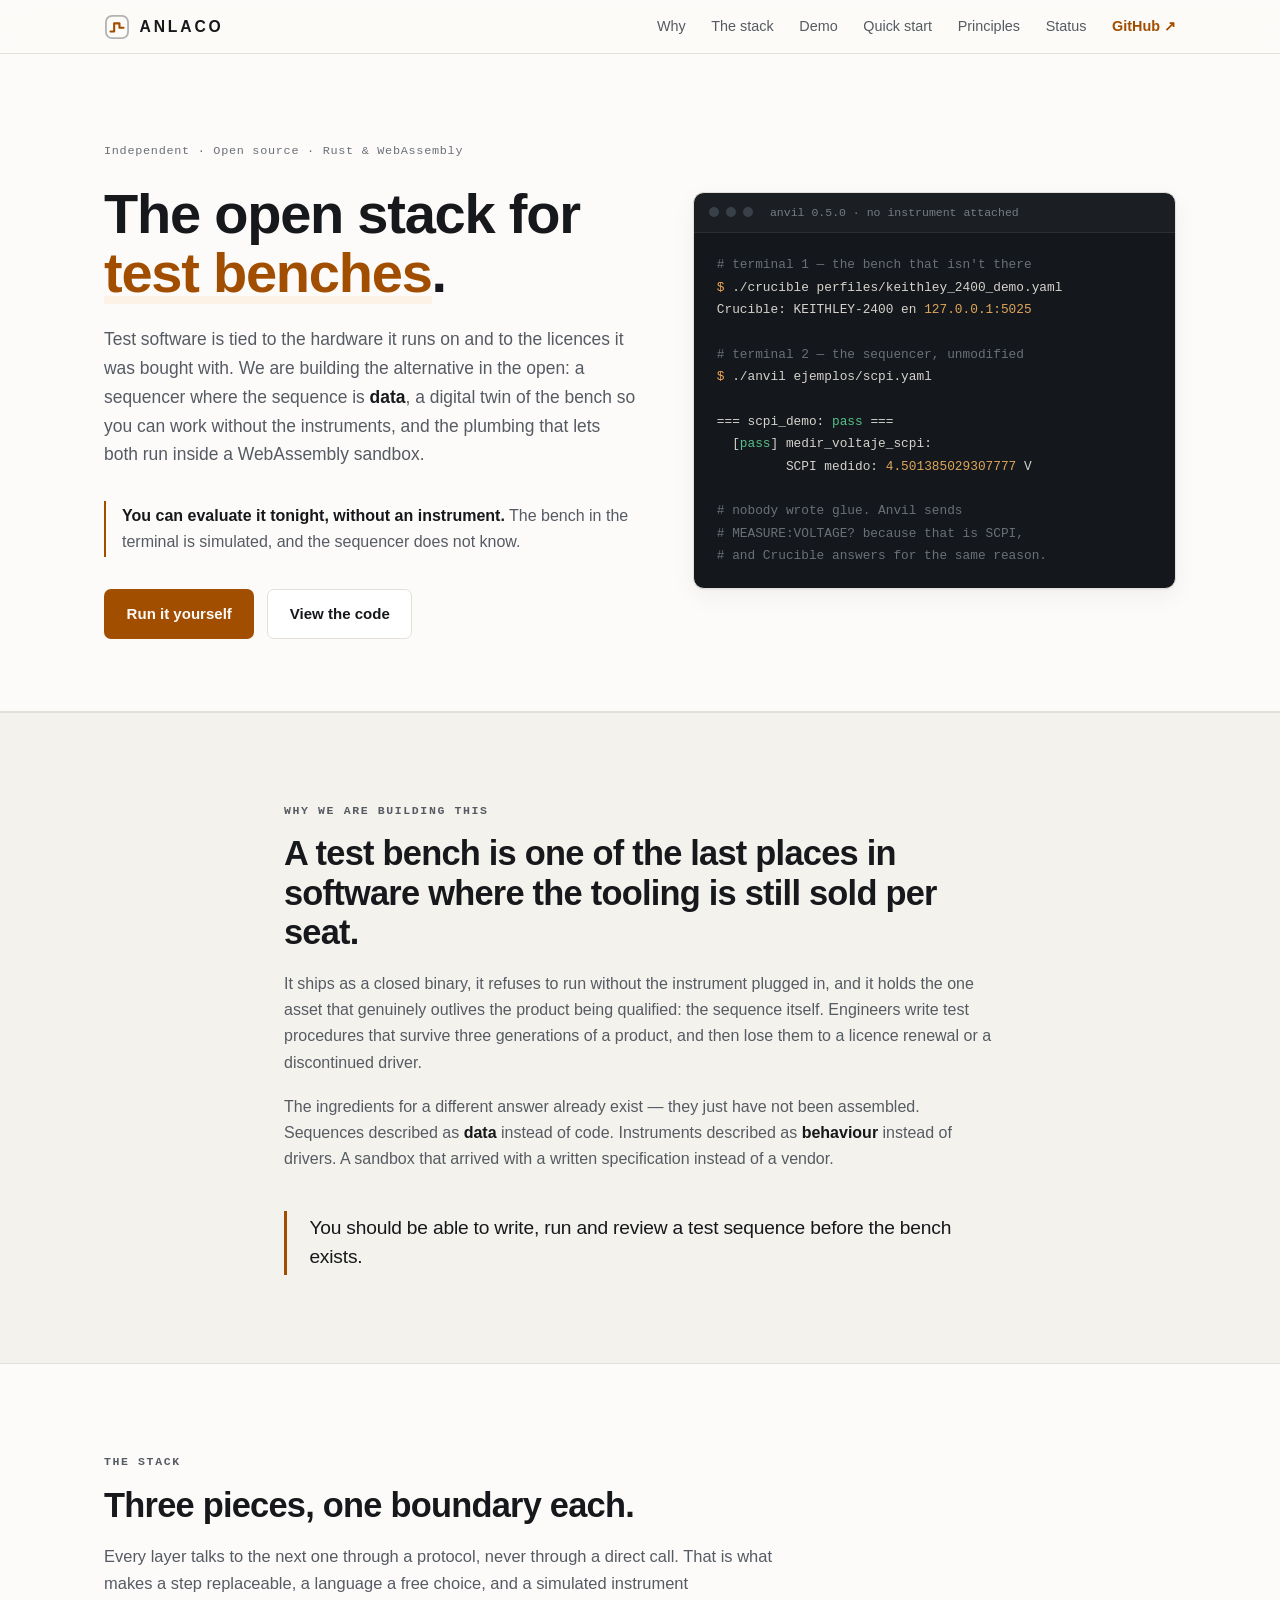
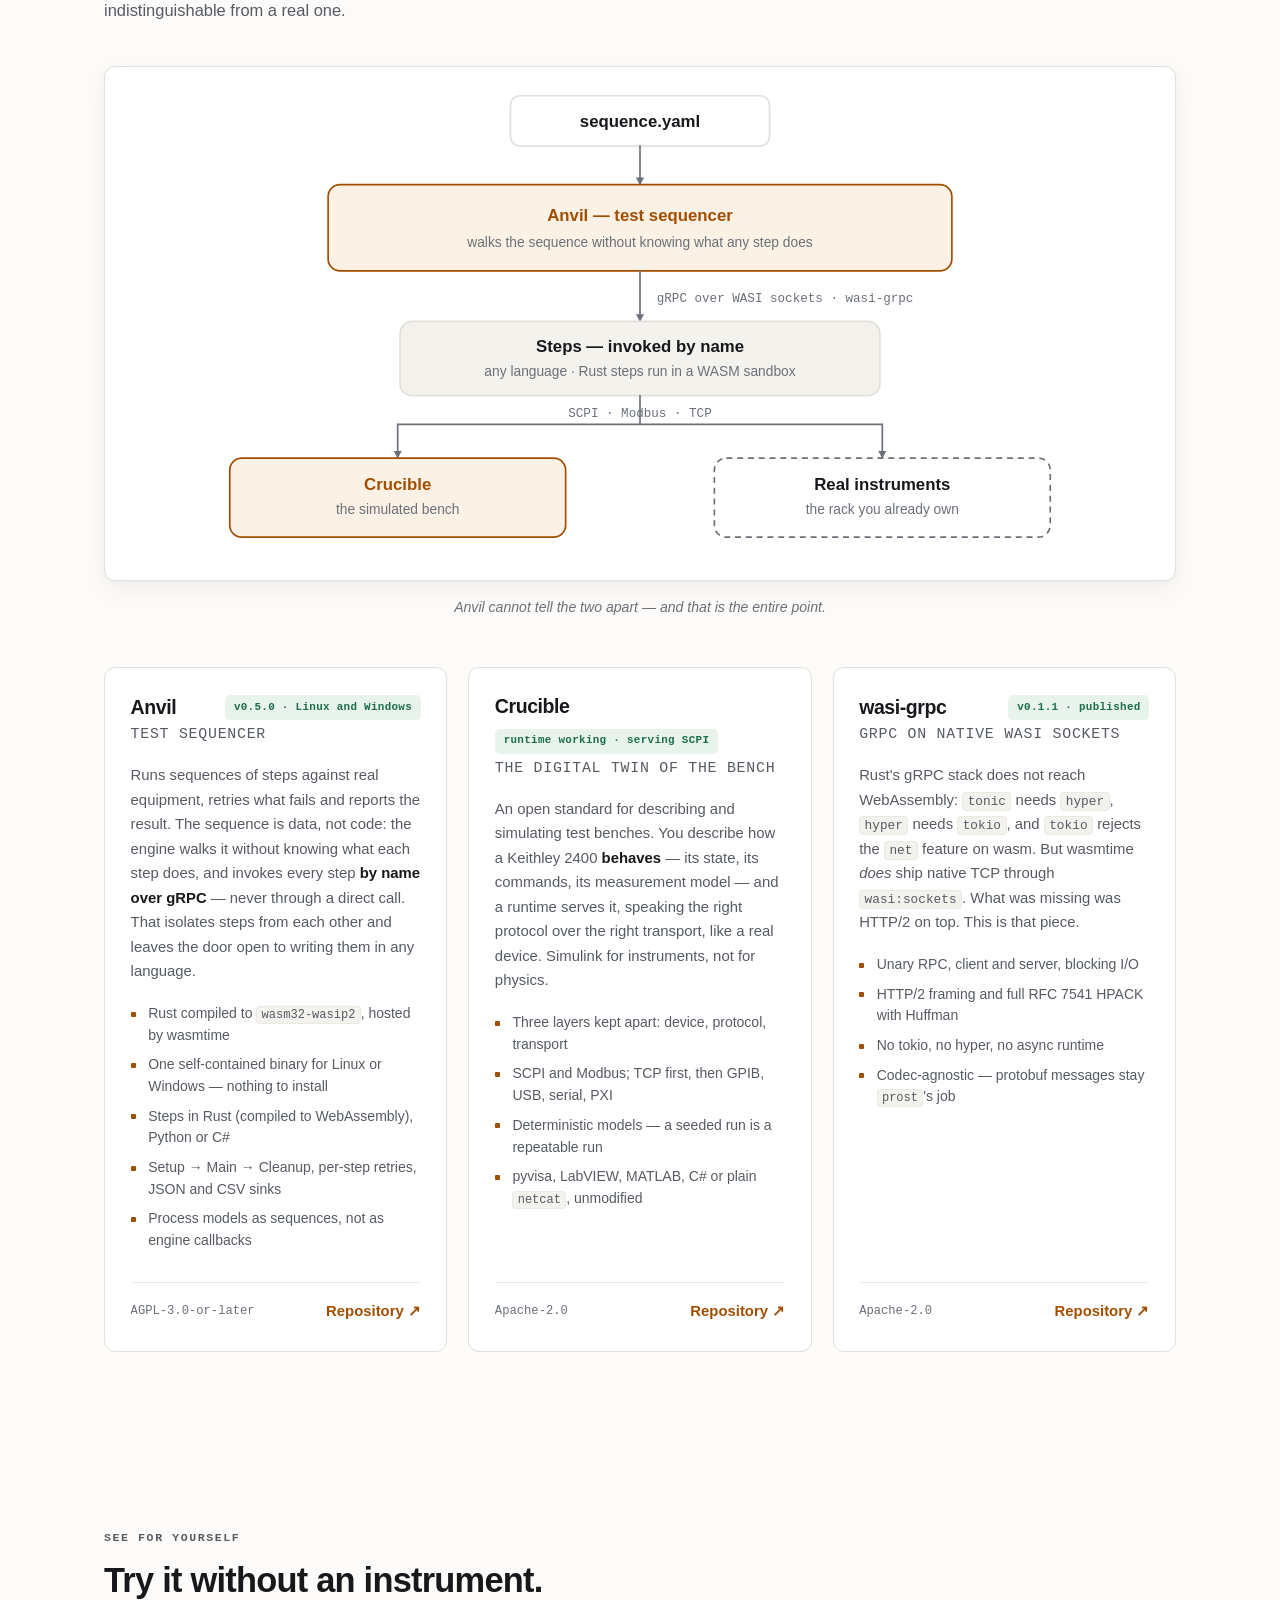
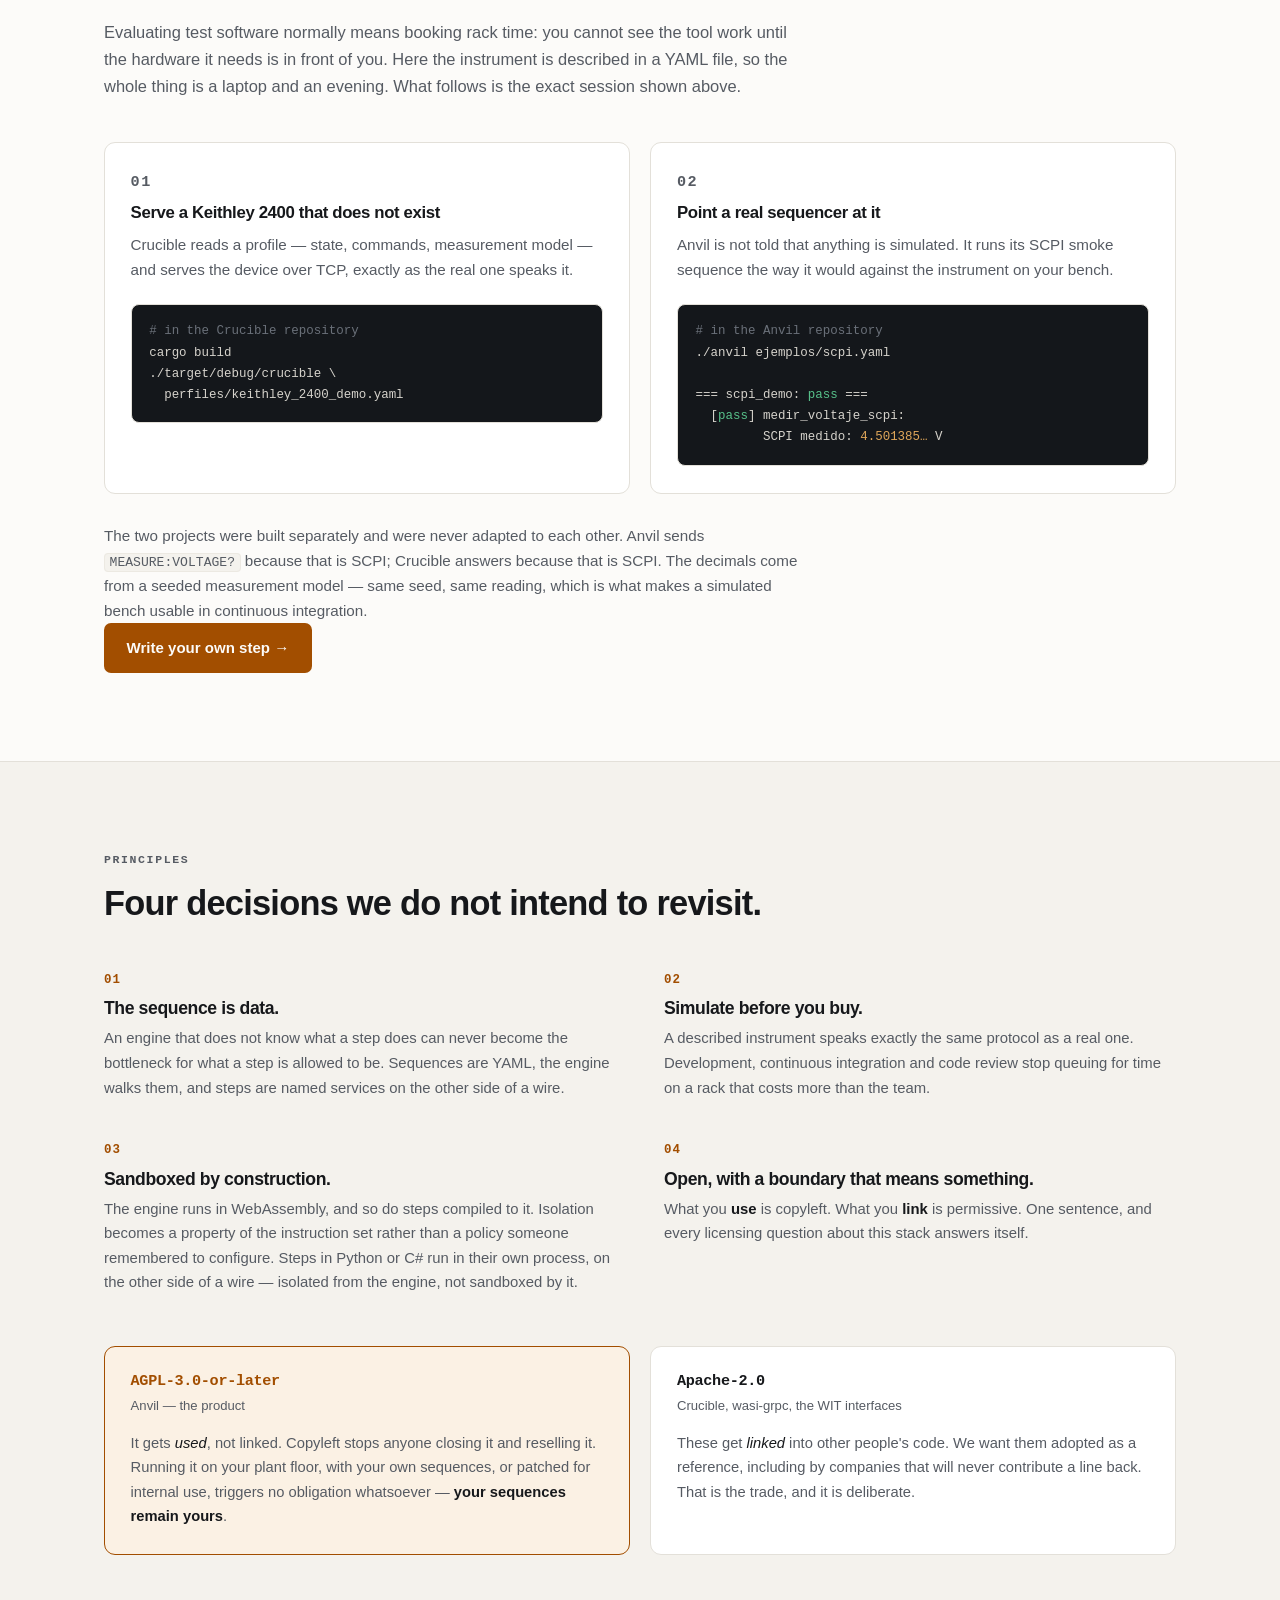
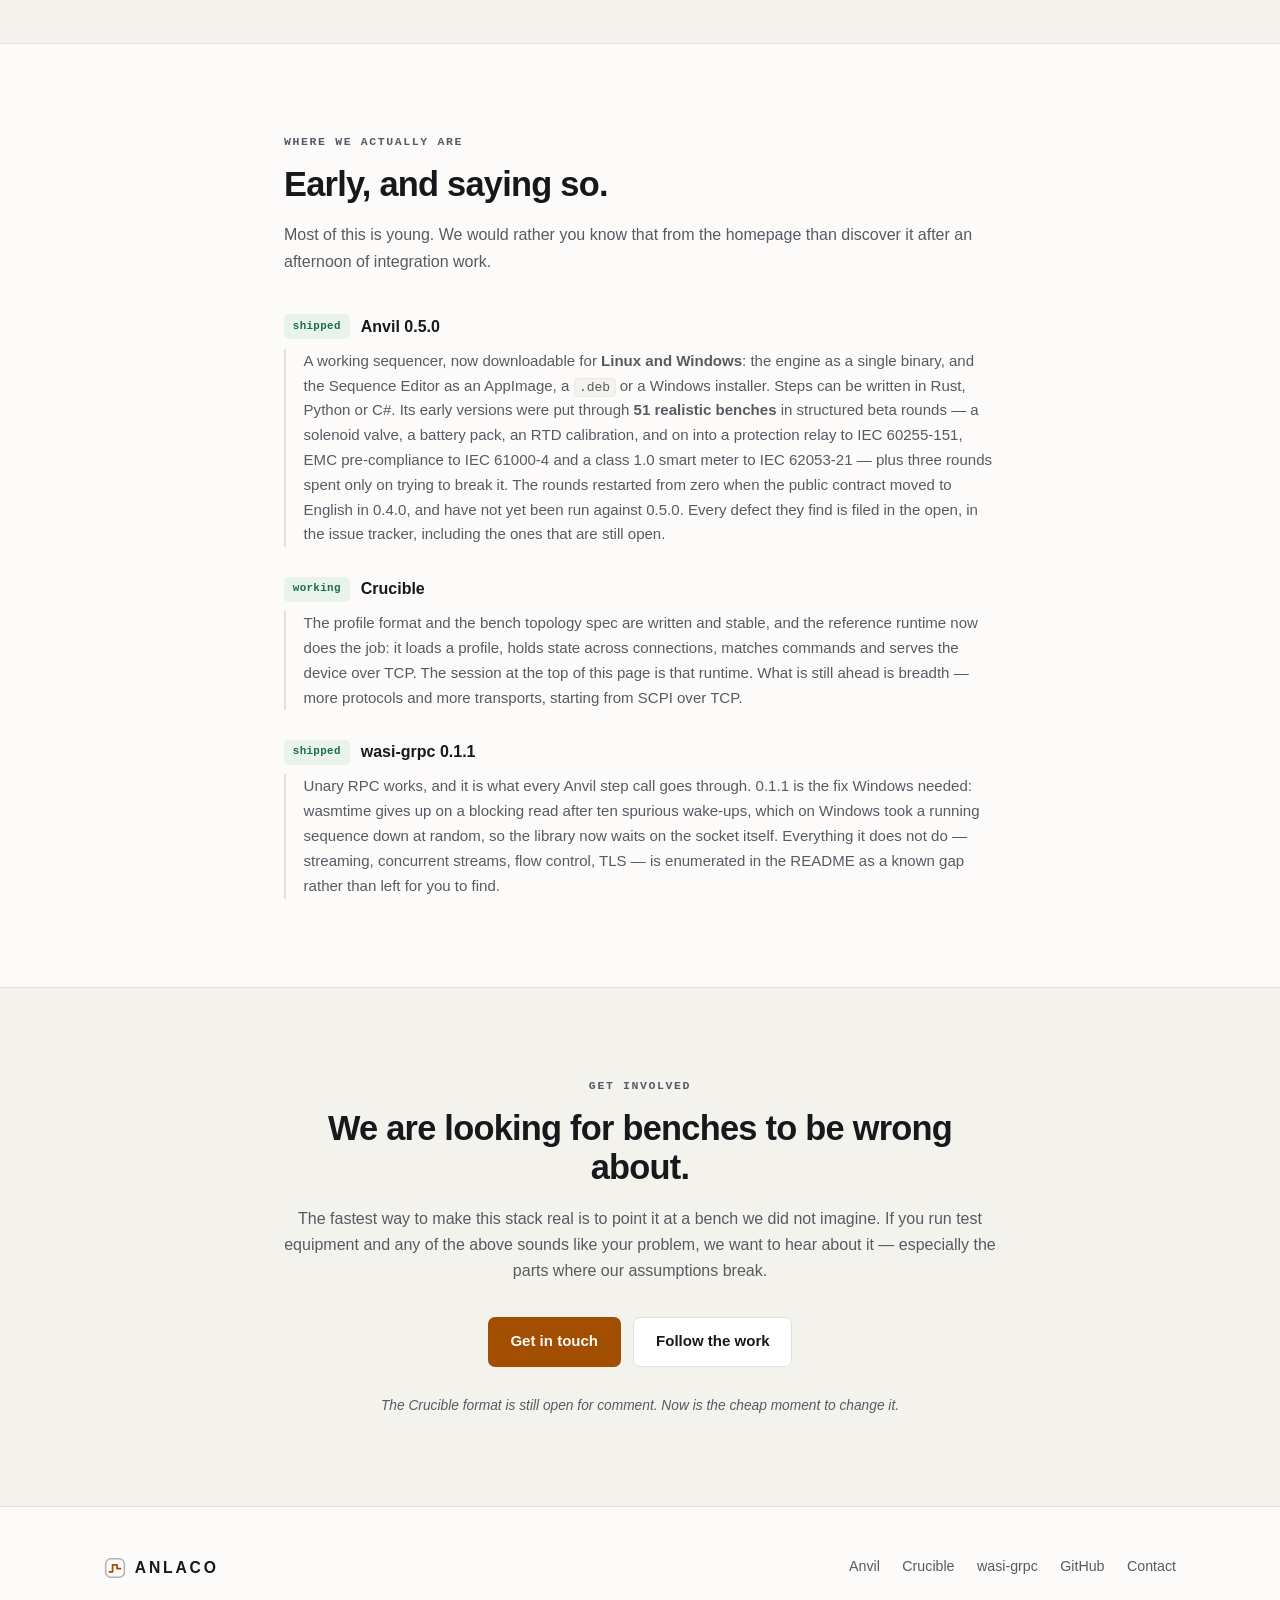
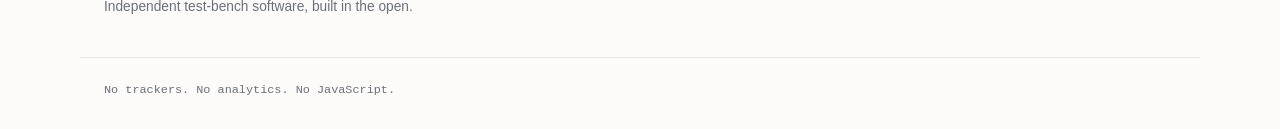
==== commit dcb55242: "docs: steps are not all sandboxed in WebAssembly, and the site says so Seen when the page was render" ====
--- a/index.html
+++ b/index.html
@@ -148,9 +148,9 @@
         <text class="d-lbl" x="444" y="180">gRPC over WASI sockets · wasi-grpc</text>
 
         <!-- steps -->
-        <rect class="d-box" x="278" y="196" width="304" height="62" rx="10"/>
-        <text class="d-t" x="430" y="222" text-anchor="middle">Steps — WebAssembly sandbox</text>
-        <text class="d-s" x="430" y="242" text-anchor="middle">invoked by name · any language</text>
+        <rect class="d-box" x="230" y="196" width="400" height="62" rx="10"/>
+        <text class="d-t" x="430" y="222" text-anchor="middle">Steps — invoked by name</text>
+        <text class="d-s" x="430" y="242" text-anchor="middle">any language · Rust steps run in a WASM sandbox</text>
 
         <!-- split -->
         <path class="d-arrow-plain" d="M430 258 L430 282"/>
@@ -336,9 +336,11 @@
         <span class="num">03</span>
         <h3>Sandboxed by construction.</h3>
         <p>
-          Everything above a thin native layer compiles to WebAssembly.
+          The engine runs in WebAssembly, and so do steps compiled to it.
           Isolation becomes a property of the instruction set rather than a
-          policy someone remembered to configure.
+          policy someone remembered to configure. Steps in Python or C# run in
+          their own process, on the other side of a wire — isolated from the
+          engine, not sandboxed by it.
         </p>
       </li>
       <li>
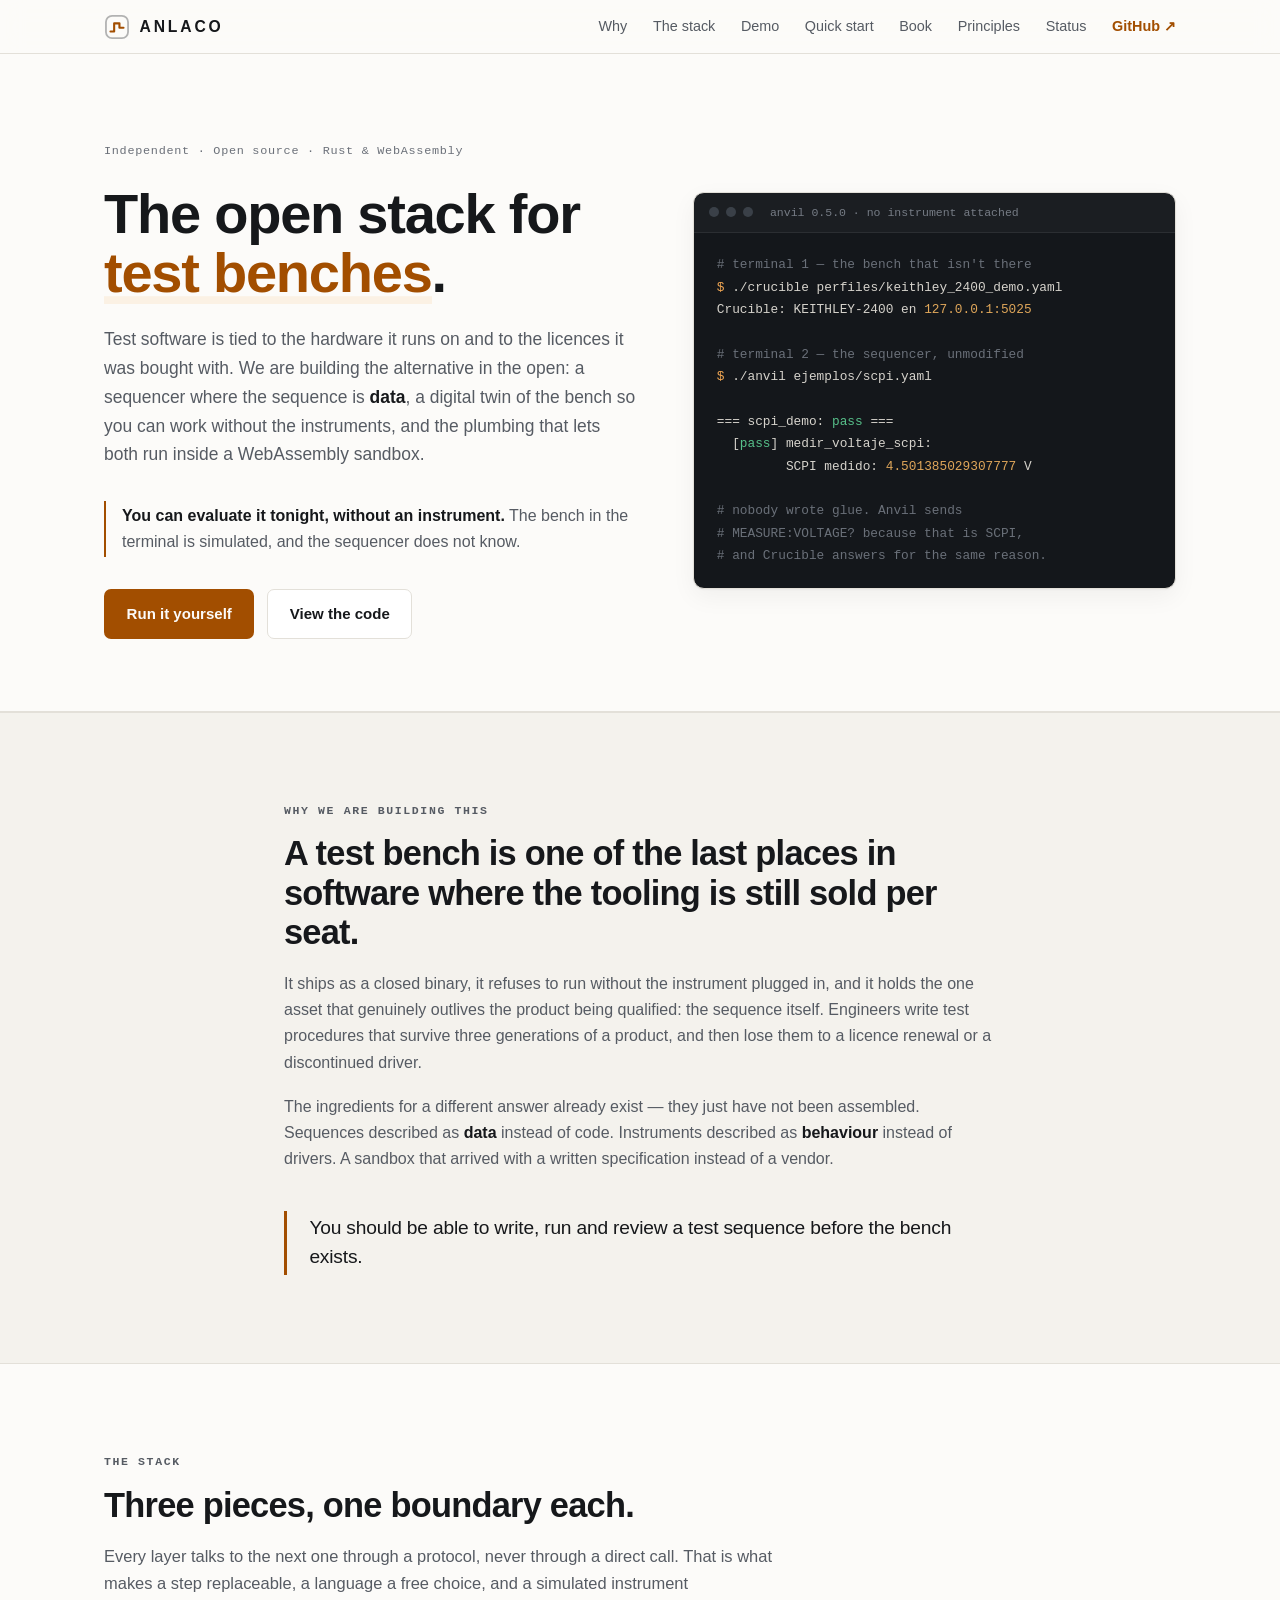
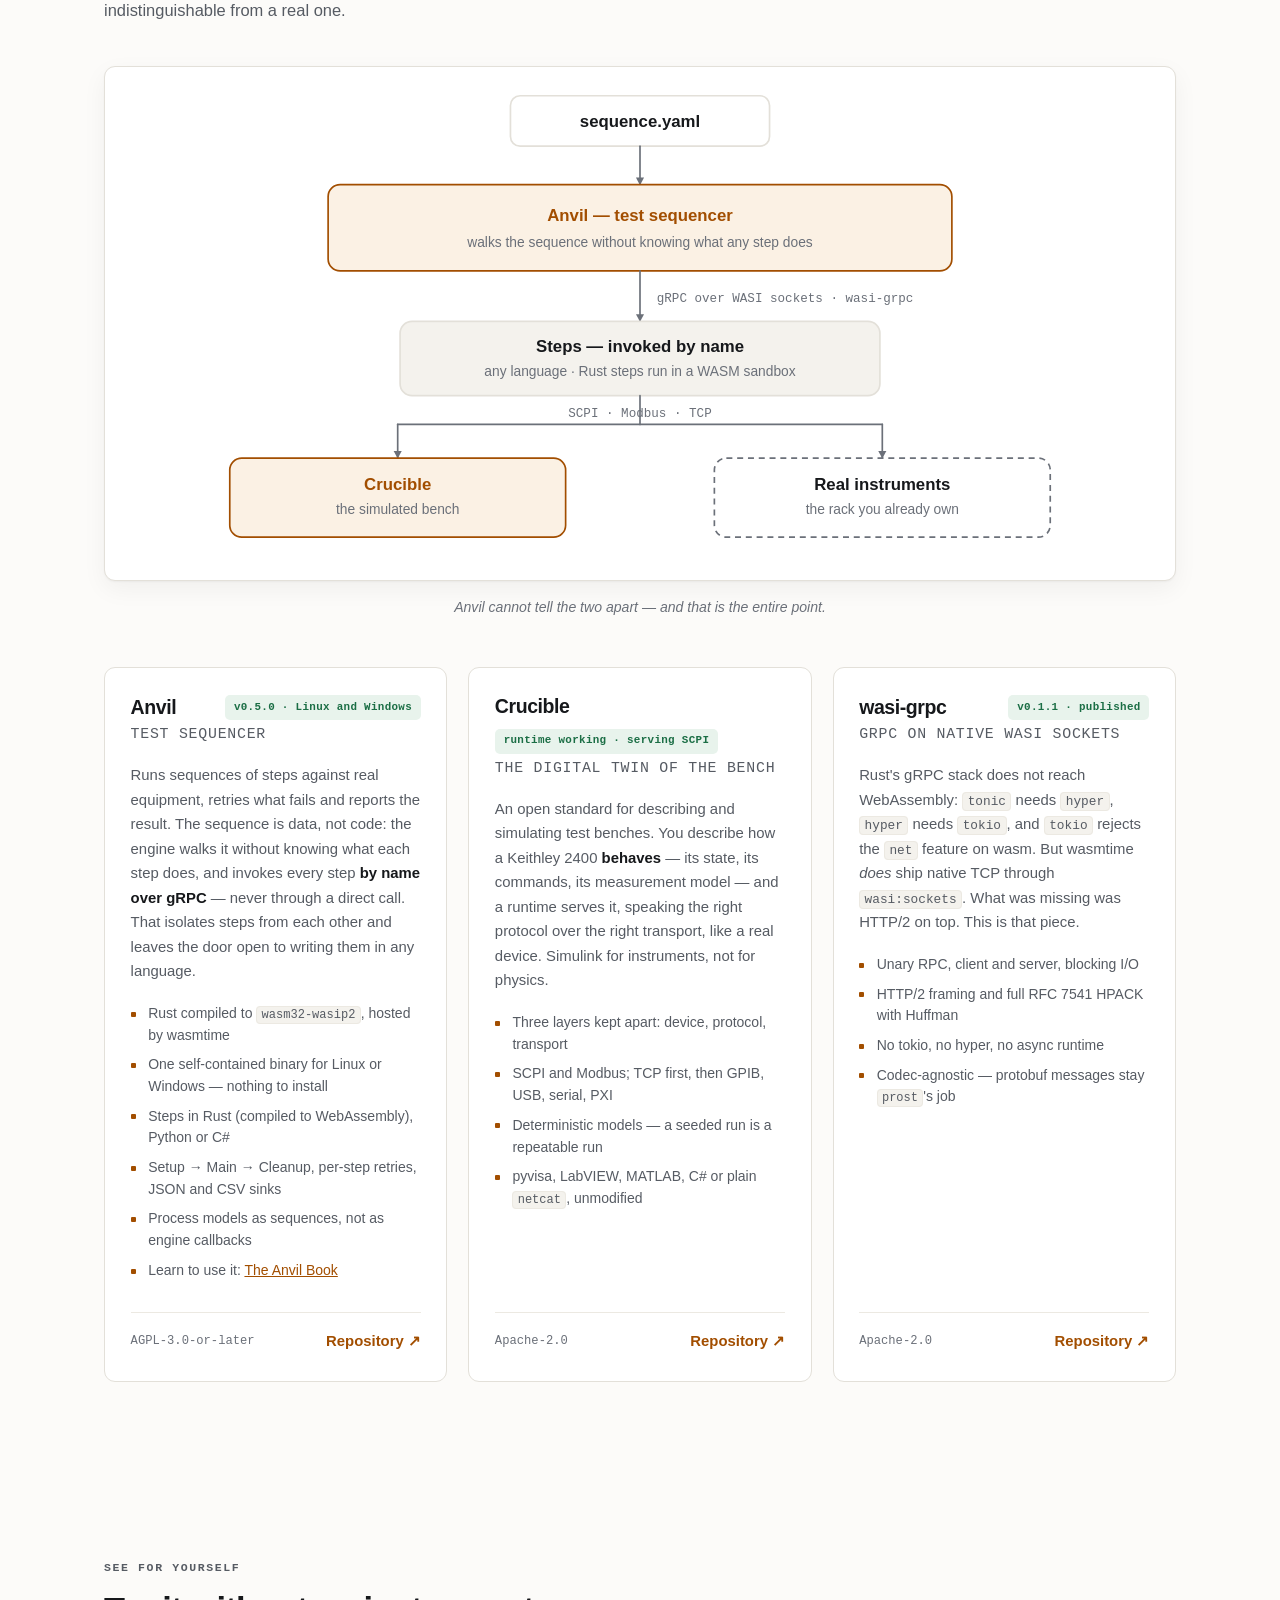
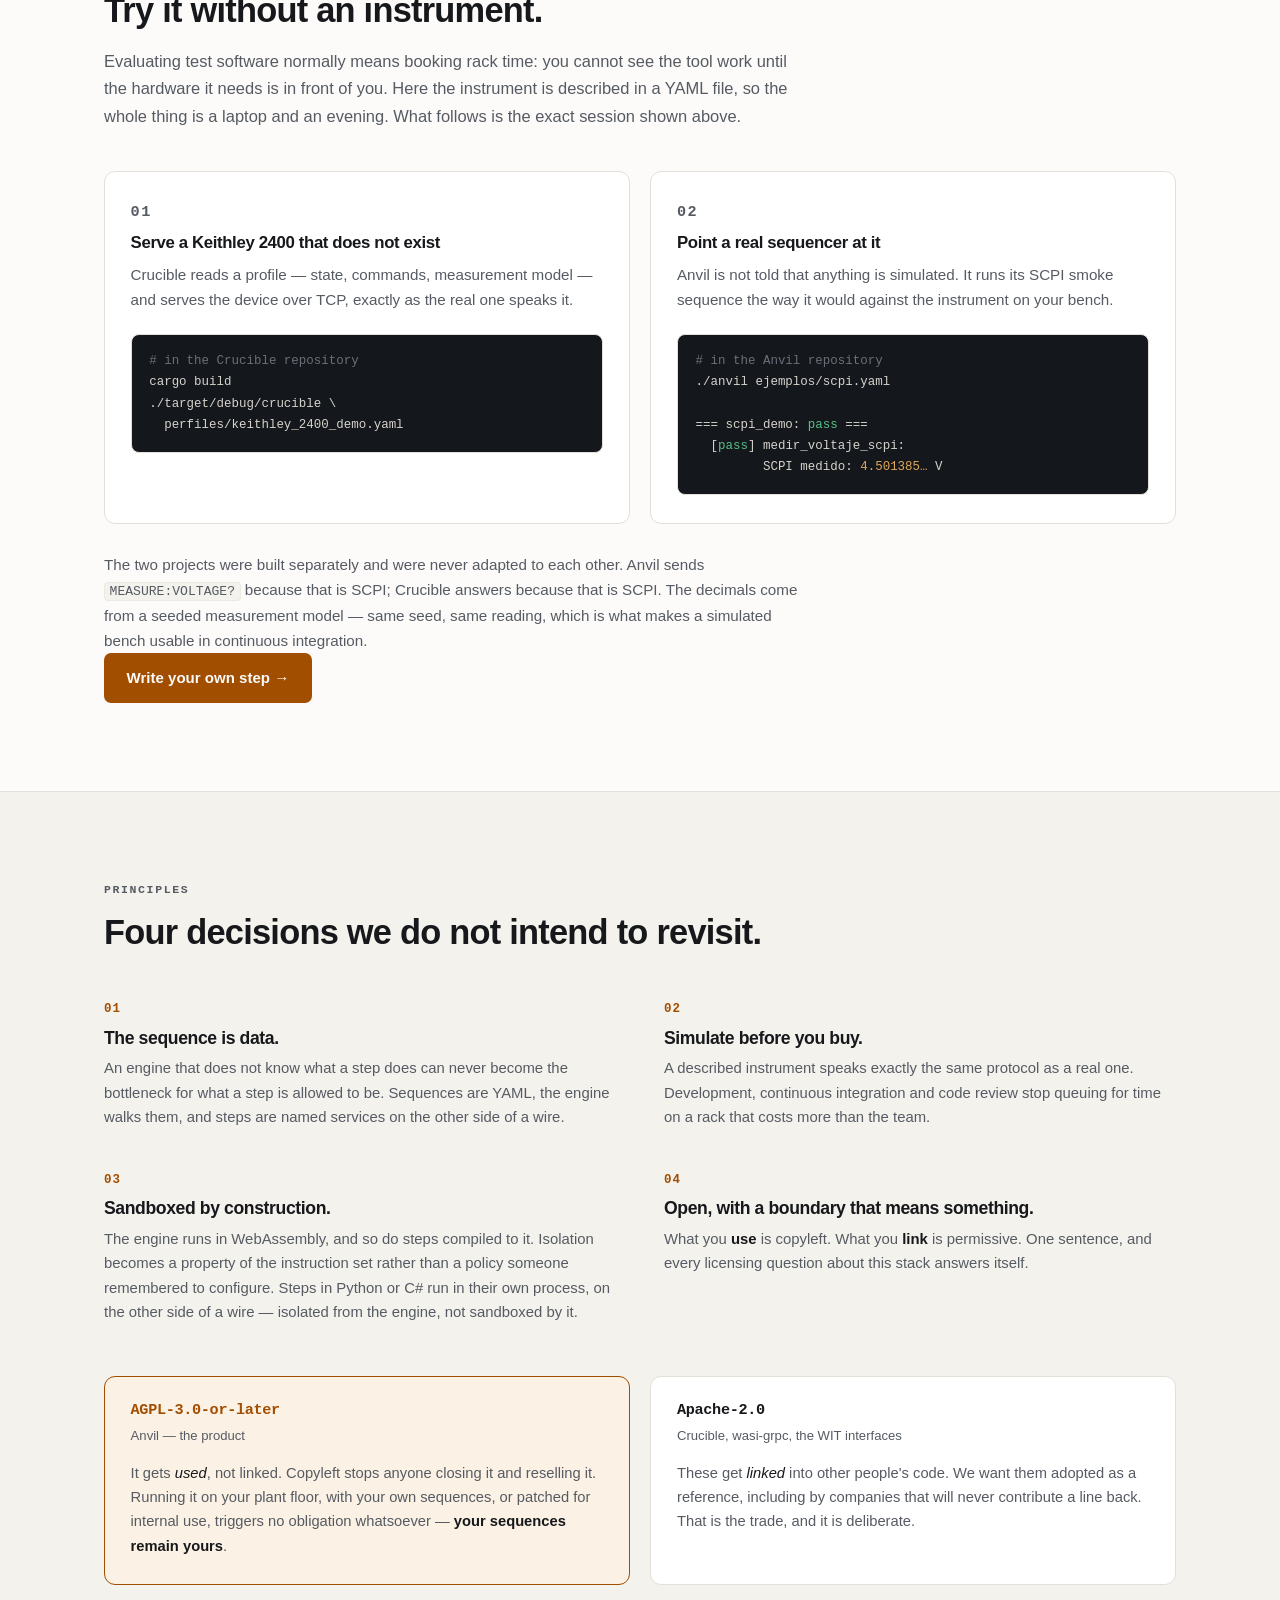
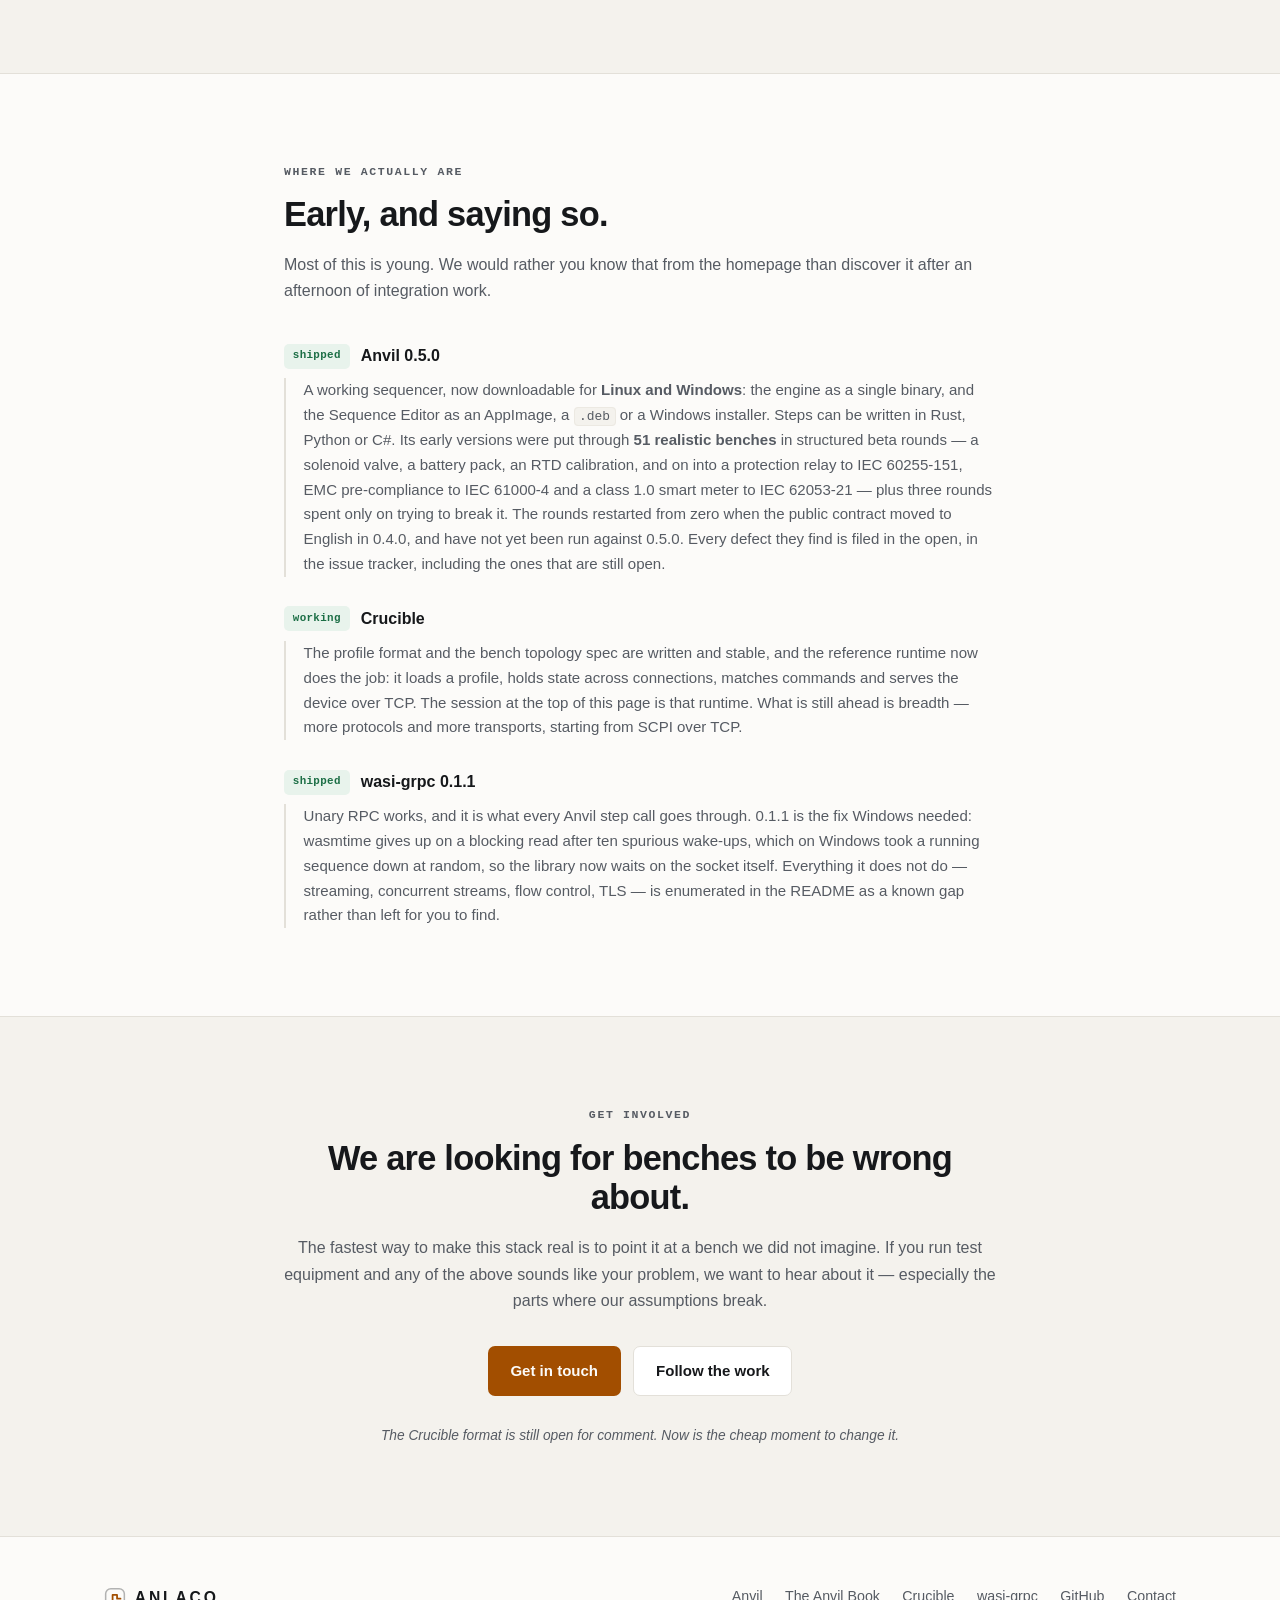
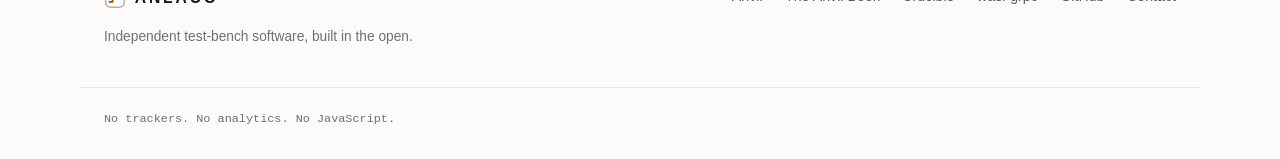
==== commit 6d3c5b35: "docs: link The Anvil Book, published at /anvil/ The book lives in the anvil repository and is served" ====
--- a/index.html
+++ b/index.html
@@ -32,6 +32,7 @@
       <a href="#stack">The stack</a>
       <a href="#demo">Demo</a>
       <a href="quickstart.html">Quick start</a>
+      <a href="/anvil/">Book</a>
       <a href="#principles">Principles</a>
       <a href="#status">Status</a>
       <a class="nav-cta" href="https://github.com/anlaco">GitHub&nbsp;↗</a>
@@ -195,6 +196,7 @@
           <li>Steps in Rust (compiled to WebAssembly), Python or C#</li>
           <li>Setup → Main → Cleanup, per-step retries, JSON and CSV sinks</li>
           <li>Process models as sequences, not as engine callbacks</li>
+          <li>Learn to use it: <a href="/anvil/">The Anvil Book</a></li>
         </ul>
         <p class="card-foot"><span class="lic">AGPL-3.0-or-later</span>
           <a href="https://github.com/anlaco/anvil">Repository ↗</a></p>
@@ -464,6 +466,7 @@
     </div>
     <nav class="footer-links" aria-label="Footer">
       <a href="https://github.com/anlaco/anvil">Anvil</a>
+      <a href="/anvil/">The Anvil Book</a>
       <a href="https://github.com/anlaco/Crucible">Crucible</a>
       <a href="https://github.com/anlaco/wasi-grpc">wasi-grpc</a>
       <a href="https://github.com/anlaco">GitHub</a>
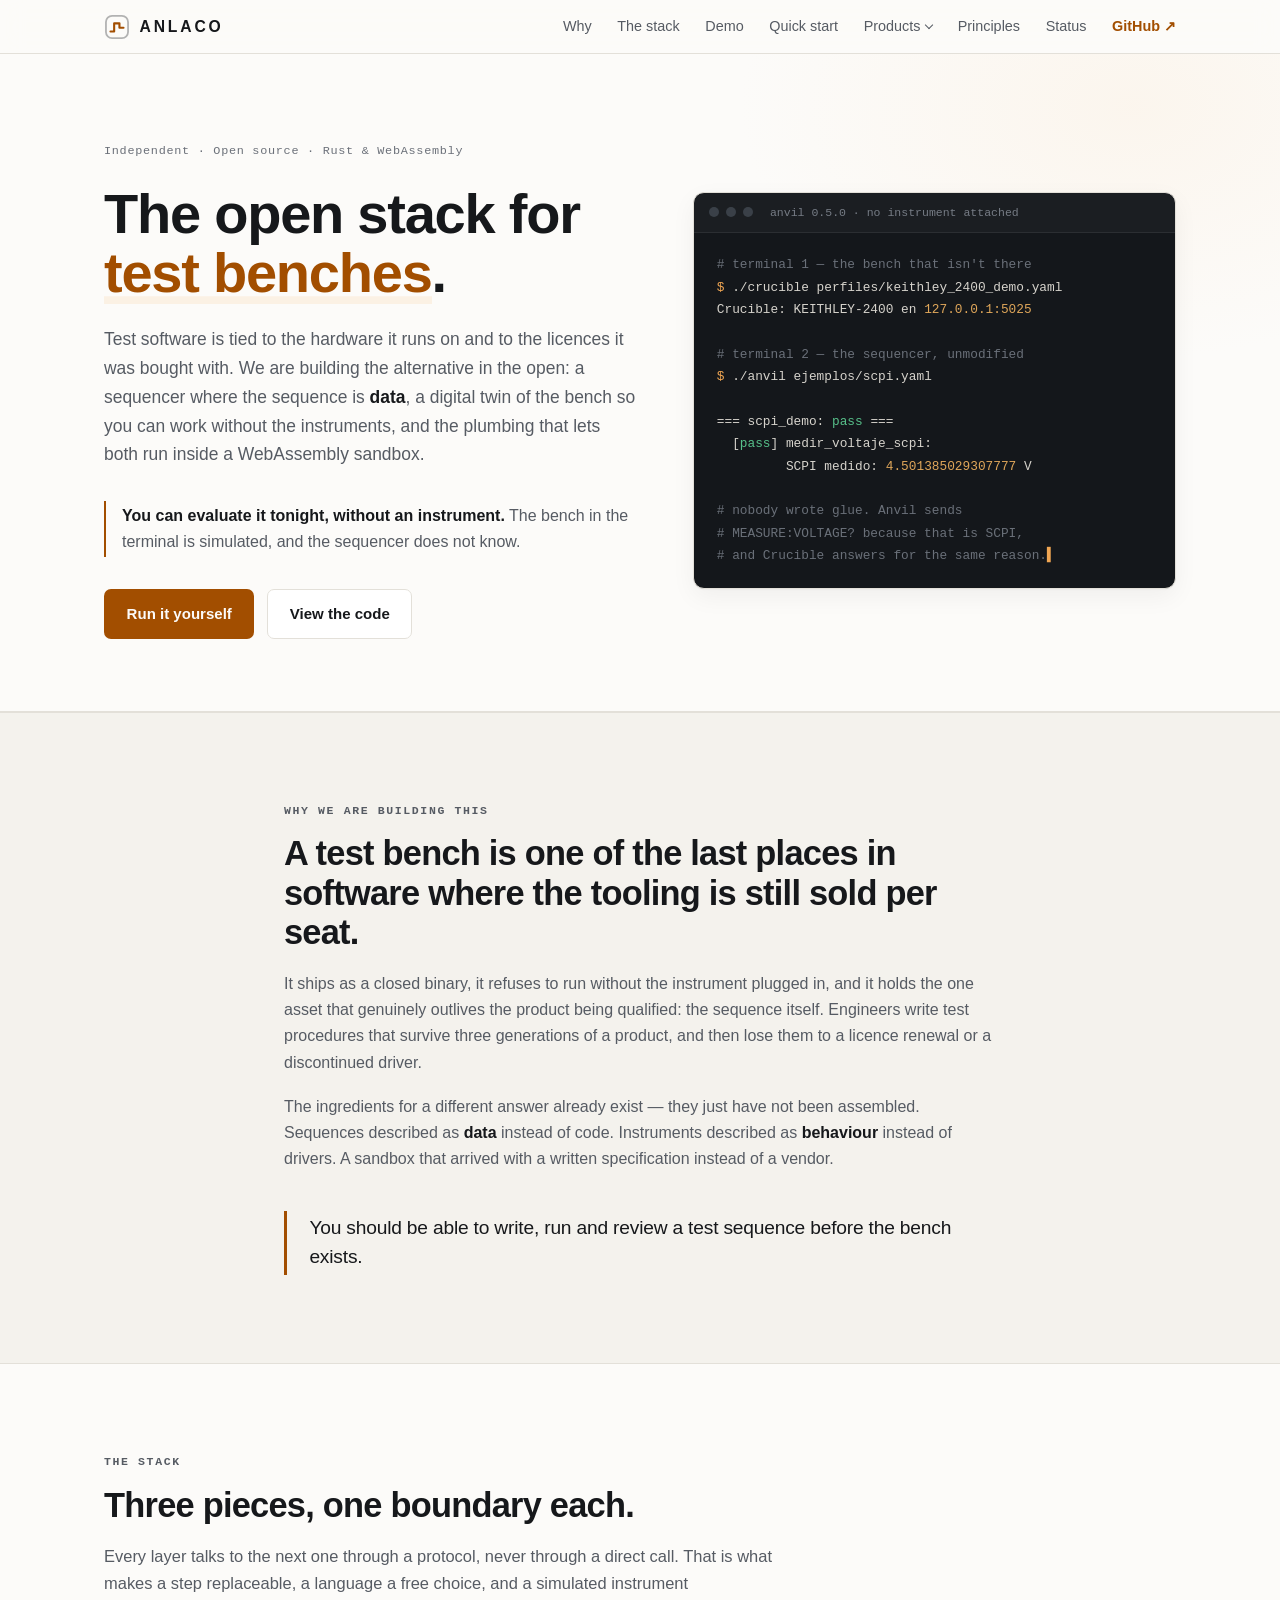
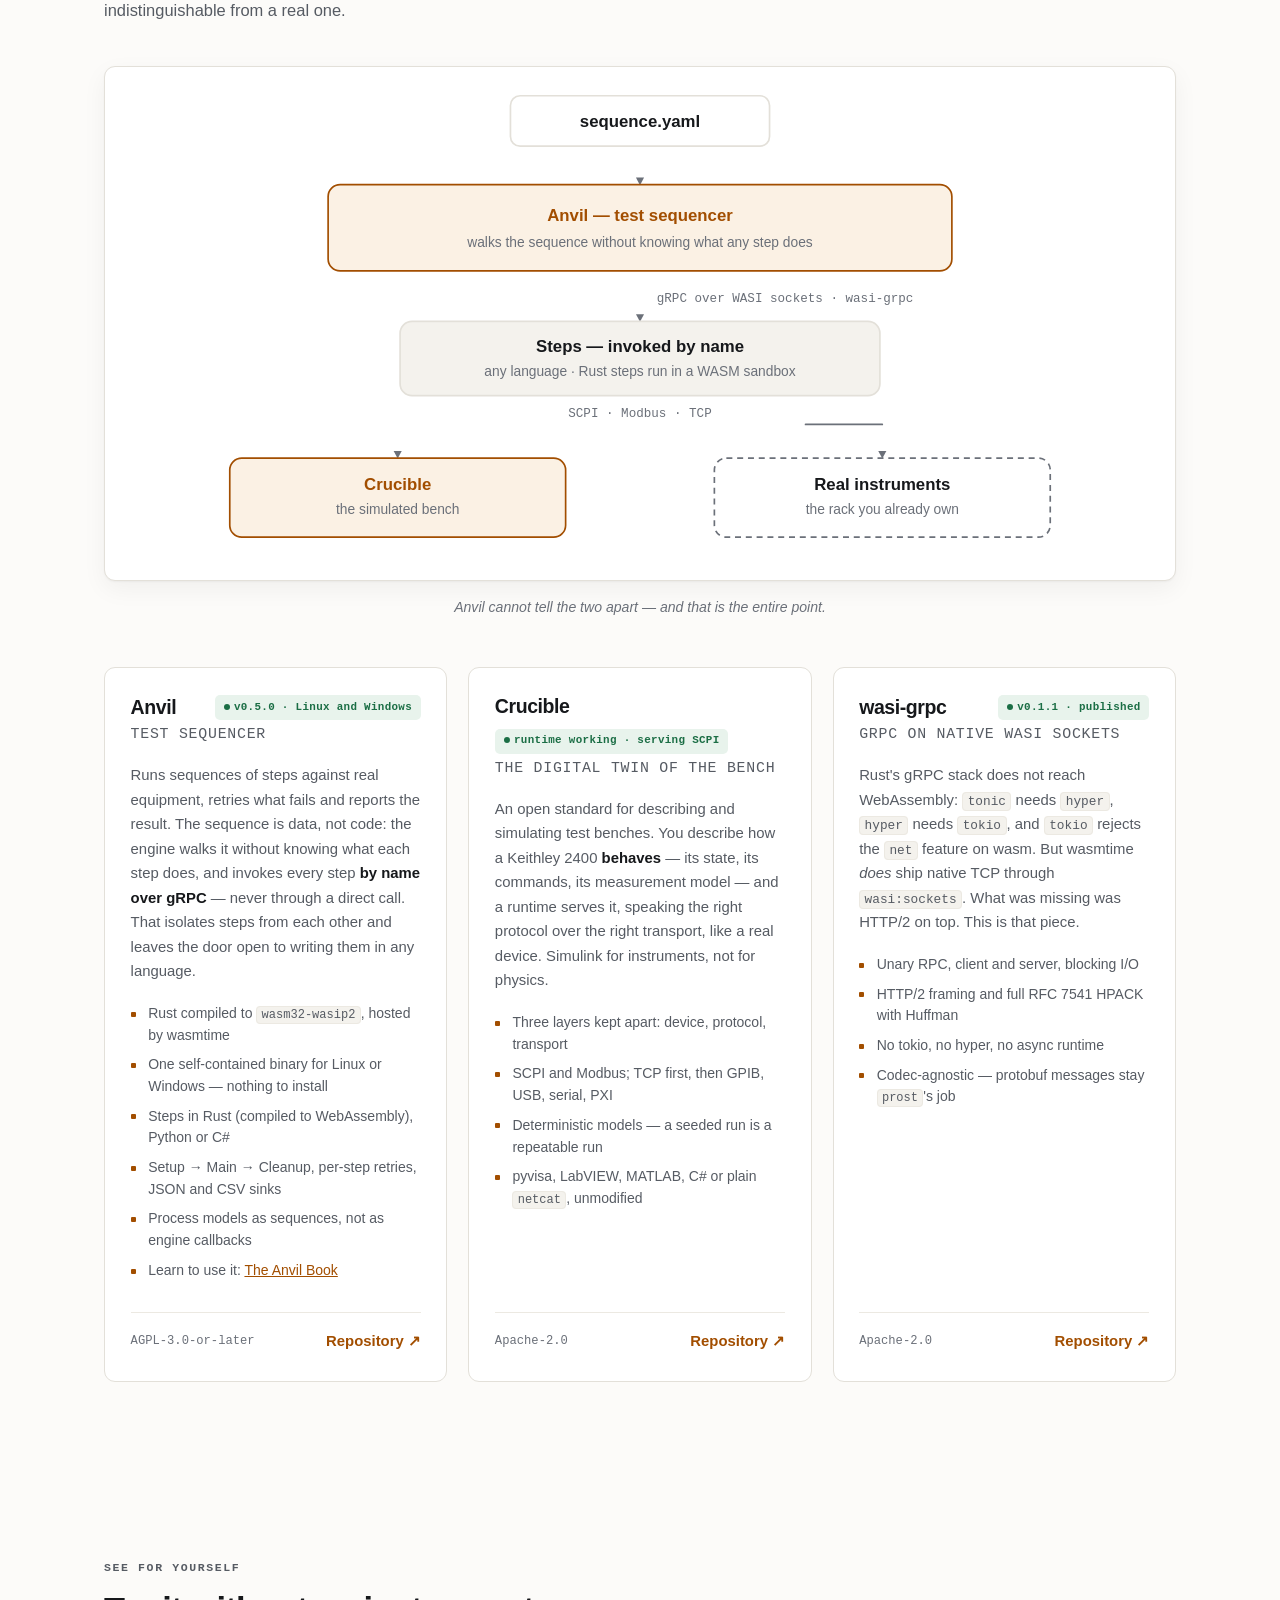
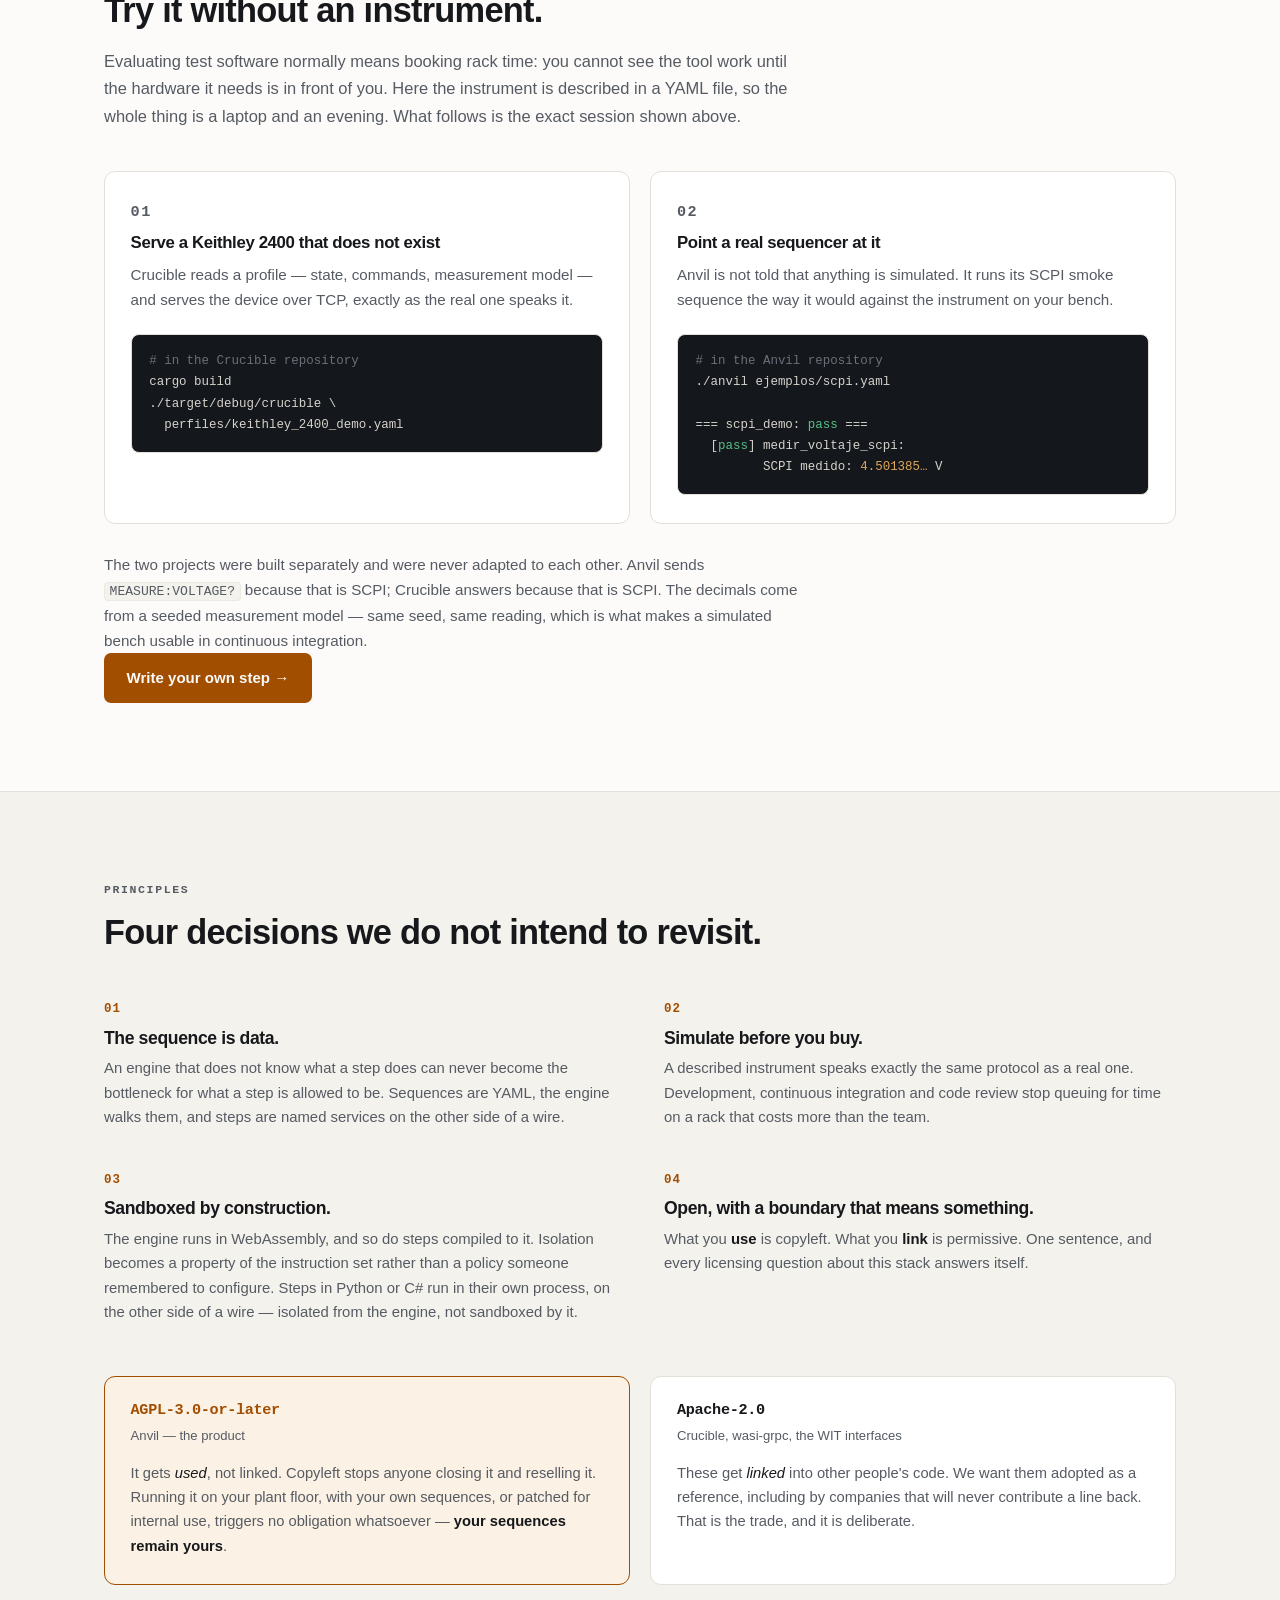
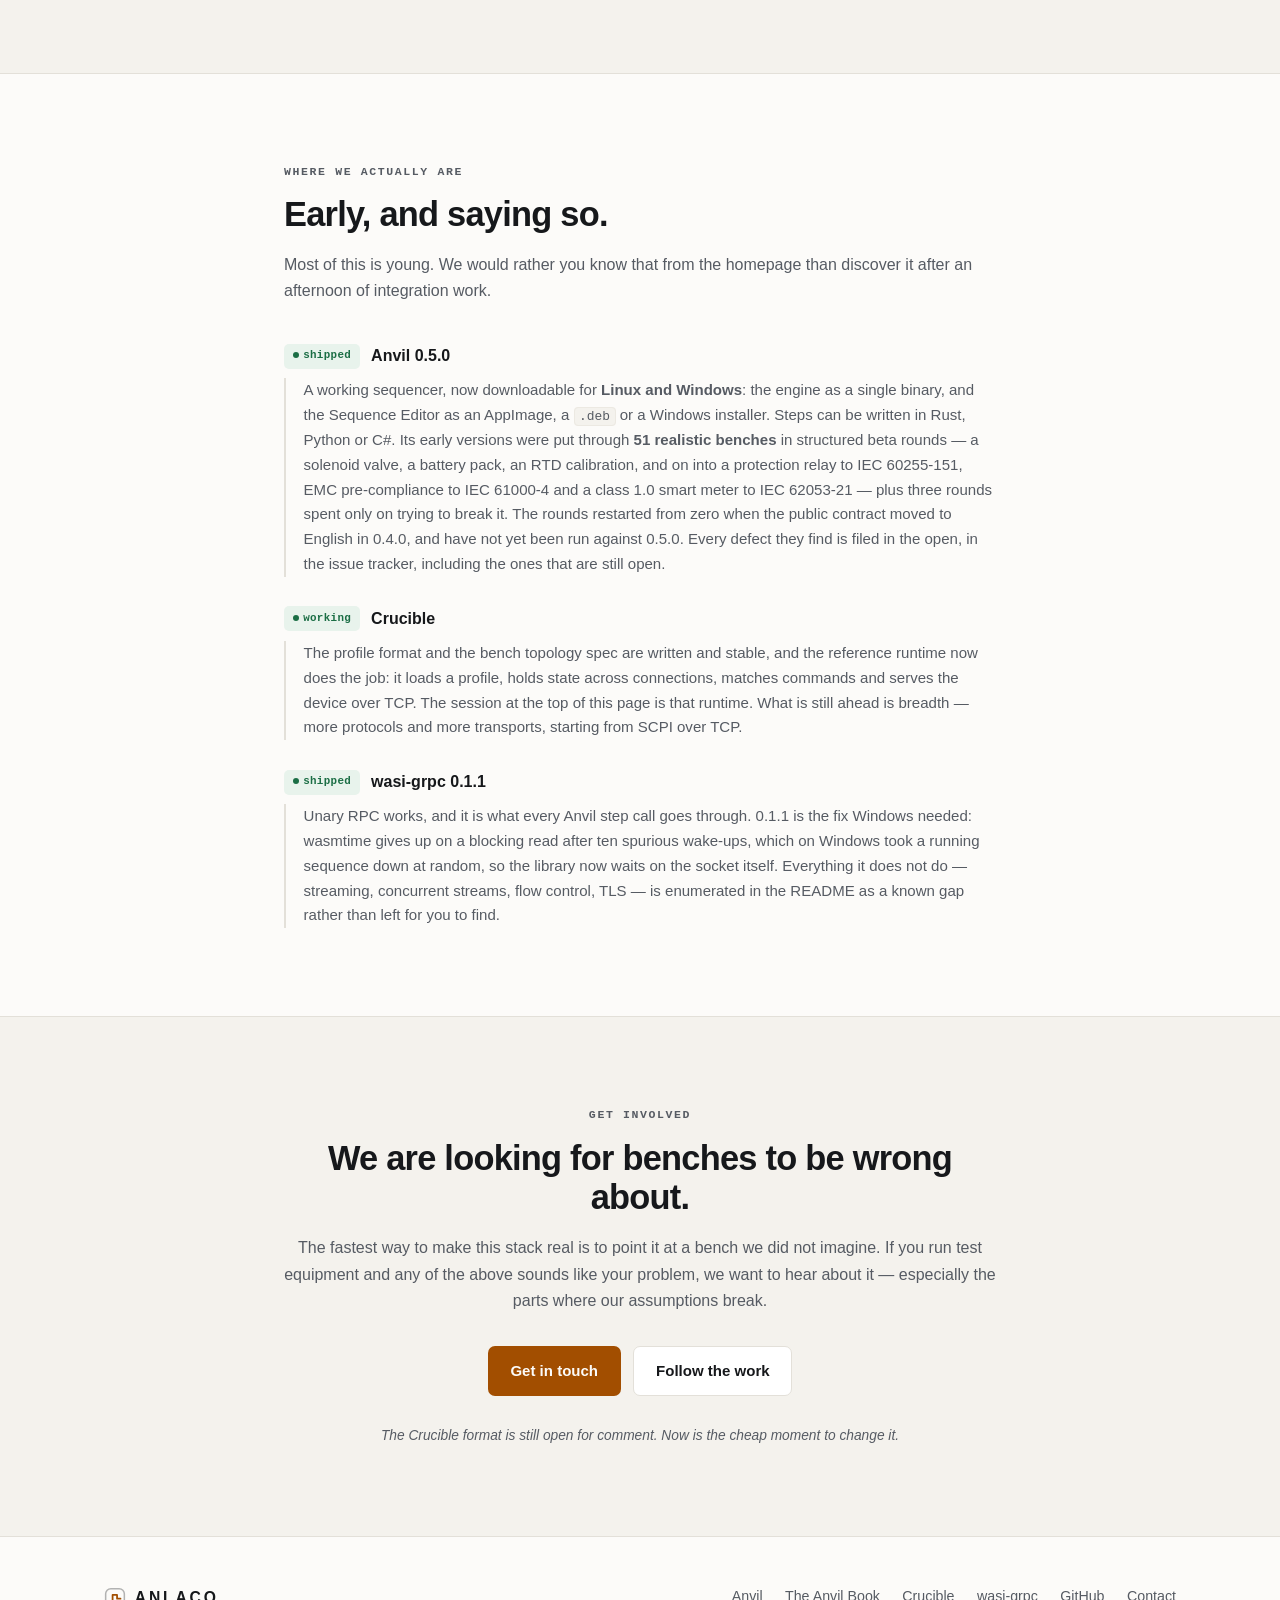
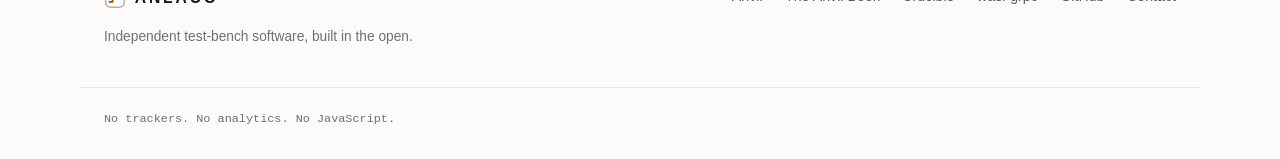
==== commit 251d0585: "style: CSS-only motion, and a hover-open Products menu Scroll-driven reveals, a shrinking nav shadow" ====
--- a/index.html
+++ b/index.html
@@ -32,7 +32,20 @@
       <a href="#stack">The stack</a>
       <a href="#demo">Demo</a>
       <a href="quickstart.html">Quick start</a>
-      <a href="/anvil/">Book</a>
+      <div class="nav-drop">
+        <input type="checkbox" id="products-toggle" class="nav-drop-toggle" aria-label="Products menu">
+        <label for="products-toggle" class="nav-drop-summary">Products</label>
+        <div class="nav-drop-panel">
+          <a class="nav-drop-item" href="/anvil/">
+            <span class="nav-drop-name">Anvil</span>
+            <span class="nav-drop-desc">The Anvil Book — read it end to end</span>
+          </a>
+          <a class="nav-drop-item" href="https://github.com/anlaco/Crucible">
+            <span class="nav-drop-name">Crucible</span>
+            <span class="nav-drop-desc">Repository — no book yet, the README is the doc</span>
+          </a>
+        </div>
+      </div>
       <a href="#principles">Principles</a>
       <a href="#status">Status</a>
       <a class="nav-cta" href="https://github.com/anlaco">GitHub&nbsp;↗</a>
--- a/style.css
+++ b/style.css
@@ -102,7 +102,29 @@
   background: color-mix(in srgb, var(--bg) 88%, transparent);
   backdrop-filter: saturate(180%) blur(12px);
   border-bottom: 1px solid var(--line);
-}
+  box-shadow: 0 0 0 rgba(20,23,27,0);
+}
+/* Deepens the header's shadow as the page scrolls under it — a scroll-driven
+   effect, so browsers without it (Firefox, older Safari) just keep the flat
+   bar above, never a hidden or half-applied one. */
+@supports (animation-timeline: scroll()) {
+  .nav {
+    animation: nav-shadow linear both;
+    animation-timeline: scroll(root);
+    animation-range: 0 240px;
+  }
+}
+@keyframes nav-shadow {
+  from { box-shadow: 0 0 0 rgba(20,23,27,0); }
+  to   { box-shadow: var(--shadow); }
+}
+.nav nav a { position: relative; }
+.nav nav a:not(.nav-cta)::after {
+  content: ""; position: absolute; left: 0; right: 100%; bottom: -.3rem;
+  height: 2px; background: var(--accent);
+  transition: right .2s ease;
+}
+.nav nav a:not(.nav-cta):hover::after { right: 0; }
 .nav-inner {
   max-width: var(--wrap); margin: 0 auto; padding: .85rem 1.5rem;
   display: flex; align-items: center; justify-content: space-between; gap: 1rem;
@@ -117,6 +139,87 @@
 .nav-cta { color: var(--accent) !important; font-weight: 600 !important; }
 @media (max-width: 780px) {
   .nav nav a:not(.nav-cta) { display: none; }
+  .nav-drop { display: none; }
+}
+
+/* ── Products dropdown ──────────────────────────────────────────────
+   No JS: a visually-hidden checkbox + its <label> as the trigger. Not
+   <details>/<summary> — Chrome wraps details content in an internal
+   ::details-content box that stays content-visibility:hidden until the
+   [open] attribute is set, which no author CSS can override on :hover,
+   so the panel would only ever open on click. Plain elements don't have
+   that problem. */
+.nav-drop { position: relative; }
+.nav-drop-toggle {
+  position: absolute; width: 1px; height: 1px; opacity: 0; overflow: hidden;
+}
+.nav-drop-summary {
+  position: relative; cursor: pointer; color: var(--ink-2);
+  font-size: .9rem; font-weight: 500; user-select: none;
+  display: flex; align-items: center; gap: .35rem;
+  transition: color .15s;
+}
+.nav-drop-summary::before {
+  content: ""; position: absolute; left: 0; right: 100%; bottom: -.3rem;
+  height: 2px; background: var(--accent);
+  transition: right .2s ease;
+}
+.nav-drop-summary::after {
+  content: ""; width: 6px; height: 6px;
+  border-right: 1.6px solid currentColor; border-bottom: 1.6px solid currentColor;
+  transform: translateY(-2px) rotate(45deg); transition: transform .18s;
+}
+.nav-drop-toggle:focus-visible + .nav-drop-summary {
+  outline: 2px solid var(--accent); outline-offset: 3px; border-radius: 3px;
+}
+.nav-drop:hover .nav-drop-summary,
+.nav-drop:focus-within .nav-drop-summary,
+.nav-drop-toggle:checked ~ .nav-drop-summary { color: var(--ink); }
+.nav-drop:hover .nav-drop-summary::after,
+.nav-drop:focus-within .nav-drop-summary::after,
+.nav-drop-toggle:checked ~ .nav-drop-summary::after {
+  transform: translateY(1px) rotate(-135deg);
+}
+.nav-drop:hover .nav-drop-summary::before,
+.nav-drop:focus-within .nav-drop-summary::before,
+.nav-drop-toggle:checked ~ .nav-drop-summary::before { right: 0; }
+
+/* Opens on hover, like TestStand's. The checkbox stays underneath only as
+   the touch/keyboard fallback: tap the label to toggle :checked, Tab to it
+   and Space/Enter does the same, or Tab past it into the panel's own links
+   which keeps :focus-within true. */
+.nav-drop-panel {
+  display: none;
+  position: absolute; top: 100%; left: 50%;
+  transform: translateX(-50%);
+  background: var(--surface); border: 1px solid var(--line);
+  border-radius: 11px; box-shadow: var(--shadow);
+  padding: .9rem .5rem .5rem; margin-top: .5rem; width: 280px;
+}
+.nav-drop:hover .nav-drop-panel,
+.nav-drop:focus-within .nav-drop-panel,
+.nav-drop-toggle:checked ~ .nav-drop-panel {
+  display: block; animation: drop-in .16s ease-out both;
+}
+/* Bridges the gap above the panel so the pointer never leaves a hovered
+   box on the way down from the summary — without it, hover flickers shut. */
+.nav-drop-panel::before {
+  content: ""; position: absolute; left: 0; right: 0; top: -.9rem; height: .9rem;
+}
+@keyframes drop-in {
+  from { opacity: 0; transform: translateX(-50%) translateY(-4px); }
+  to   { opacity: 1; transform: translateX(-50%) translateY(0); }
+}
+.nav-drop-item {
+  display: block; padding: .65rem .8rem; border-radius: 8px;
+  text-decoration: none; transition: background .12s;
+}
+.nav-drop-item:hover { background: var(--bg-alt); }
+.nav-drop-name {
+  display: block; font-weight: 600; font-size: .92rem; color: var(--ink);
+}
+.nav-drop-desc {
+  display: block; font-size: .8rem; color: var(--ink-3); margin-top: .15rem;
 }
 
 /* ── Type scale ─────────────────────────────────────────────────── */
@@ -156,17 +259,38 @@
   display: inline-block; padding: .72rem 1.35rem; border-radius: 7px;
   font-size: .94rem; font-weight: 600; text-decoration: none;
   border: 1px solid transparent; transition: all .15s;
+  position: relative; overflow: hidden;
 }
 .btn-solid { background: var(--accent); color: var(--bg); }
-.btn-solid:hover { background: var(--accent-hi); transform: translateY(-1px); }
+.btn-solid:hover { background: var(--accent-hi); transform: translateY(-1px); box-shadow: var(--shadow); }
 .btn-line { color: var(--ink); border-color: var(--line); background: var(--surface); }
-.btn-line:hover { border-color: var(--accent); color: var(--accent); }
+.btn-line:hover { border-color: var(--accent); color: var(--accent); transform: translateY(-1px); }
+.btn::after {
+  content: ""; position: absolute; inset: 0; border-radius: inherit;
+  background: linear-gradient(115deg, transparent 30%, rgba(255,255,255,.35) 48%, transparent 66%);
+  transform: translateX(-120%); transition: transform .5s ease;
+}
+.btn:hover::after { transform: translateX(120%); }
 
 /* ── Hero ───────────────────────────────────────────────────────── */
-.hero { padding: 5.5rem 0 4.5rem; border-bottom: 1px solid var(--line); }
+.hero {
+  padding: 5.5rem 0 4.5rem; border-bottom: 1px solid var(--line);
+  position: relative; overflow: hidden;
+}
+.hero::before {
+  content: ""; position: absolute; inset: -20% -10% auto -10%; height: 140%;
+  background: radial-gradient(560px 360px at 82% 20%, var(--accent-bg), transparent 70%);
+  opacity: .55; pointer-events: none; z-index: 0;
+  animation: hero-drift 16s ease-in-out infinite alternate;
+}
+@keyframes hero-drift {
+  from { transform: translate3d(0,0,0) scale(1); }
+  to   { transform: translate3d(-2%,2%,0) scale(1.06); }
+}
 .hero-grid {
   display: grid; grid-template-columns: 1.05fr .95fr;
   gap: 3.5rem; align-items: center;
+  position: relative; z-index: 1;
 }
 .hero-copy { min-width: 0; }
 @media (max-width: 940px) {
@@ -174,6 +298,18 @@
   .hero-grid { grid-template-columns: 1fr; gap: 2.5rem; }
 }
 
+@keyframes rise-in {
+  from { opacity: 0; transform: translateY(14px); }
+  to   { opacity: 1; transform: translateY(0); }
+}
+.hero-copy > * { animation: rise-in .6s cubic-bezier(.2,.7,.2,1) both; }
+.hero-copy > .eyebrow { animation-delay: .02s; }
+.hero-copy > h1       { animation-delay: .08s; }
+.hero-copy > .lead     { animation-delay: .16s; }
+.hero-copy > .hook     { animation-delay: .24s; }
+.hero-copy > .cta      { animation-delay: .32s; }
+.hero-grid > .term { animation: rise-in .7s cubic-bezier(.2,.7,.2,1) .3s both; }
+
 /* ── Terminal ───────────────────────────────────────────────────── */
 .term {
   background: var(--code-bg); border: 1px solid var(--line);
@@ -202,6 +338,11 @@
 .c-ok { color: #57c08a; }
 .c-n  { color: #e0a75a; }
 .c-d  { color: #6a7079; }
+
+.term pre::after {
+  content: "▍"; color: #f0a653; animation: blink 1.1s steps(1) infinite;
+}
+@keyframes blink { 50% { opacity: 0; } }
 
 /* ── Hero hook ──────────────────────────────────────────────────── */
 .hook {
@@ -294,9 +435,9 @@
   background: var(--surface); border: 1px solid var(--line);
   border-radius: 11px; padding: 1.7rem 1.6rem;
   display: flex; flex-direction: column;
-  transition: border-color .15s, transform .15s;
-}
-.card:hover { border-color: var(--accent); transform: translateY(-2px); }
+  transition: border-color .15s, transform .15s, box-shadow .15s;
+}
+.card:hover { border-color: var(--accent); transform: translateY(-3px); box-shadow: var(--shadow); }
 .card-head {
   display: flex; align-items: center; justify-content: space-between;
   gap: .7rem; flex-wrap: wrap; margin-bottom: .15rem;
@@ -333,6 +474,15 @@
 }
 .chip-live { color: var(--ok); background: var(--ok-bg); }
 .chip-wip  { color: var(--wip); background: var(--wip-bg); }
+.chip-live::before {
+  content: ""; display: inline-block; width: 6px; height: 6px;
+  margin-right: .4em; border-radius: 50%; background: var(--ok);
+  animation: chip-pulse 1.8s ease-in-out infinite;
+}
+@keyframes chip-pulse {
+  0%, 100% { opacity: 1; box-shadow: 0 0 0 0 color-mix(in srgb, var(--ok) 45%, transparent); }
+  50%      { opacity: .6; box-shadow: 0 0 0 3px color-mix(in srgb, var(--ok) 0%, transparent); }
+}
 
 /* ── Principles ─────────────────────────────────────────────────── */
 .principles {
@@ -408,8 +558,33 @@
 }
 .footer-note p { font-family: var(--mono); font-size: .74rem; color: var(--ink-3); }
 
+/* ── Scroll reveal ──────────────────────────────────────────────────
+   Ties opacity/position to how far an element has scrolled into view.
+   Gated behind @supports so a browser without it (Firefox, older Safari)
+   never sees the 0%-keyframe state — it just keeps the plain layout. */
+@supports (animation-timeline: view()) {
+  .card, .step, .lic-card, .status-list dt,
+  .principles li, .diagram {
+    animation: rise-in linear both;
+    animation-timeline: view();
+    animation-range: entry 0% cover 35%;
+  }
+  .cards .card:nth-child(2)      { animation-delay: .06s; }
+  .cards .card:nth-child(3)      { animation-delay: .12s; }
+  .steps .step:nth-child(2)      { animation-delay: .08s; }
+  .principles li:nth-child(2n)   { animation-delay: .08s; }
+
+  .d-arrow, .d-arrow-plain {
+    stroke-dasharray: 340; stroke-dashoffset: 340;
+    animation: draw-line linear both;
+    animation-timeline: view();
+    animation-range: entry 10% cover 50%;
+  }
+  @keyframes draw-line { to { stroke-dashoffset: 0; } }
+}
+
 @media (prefers-reduced-motion: reduce) {
   html { scroll-behavior: auto; }
   *, *::before, *::after { transition: none !important; animation: none !important; }
-  .btn-solid:hover, .card:hover { transform: none; }
-}
+  .btn-solid:hover, .btn-line:hover, .card:hover { transform: none; }
+}
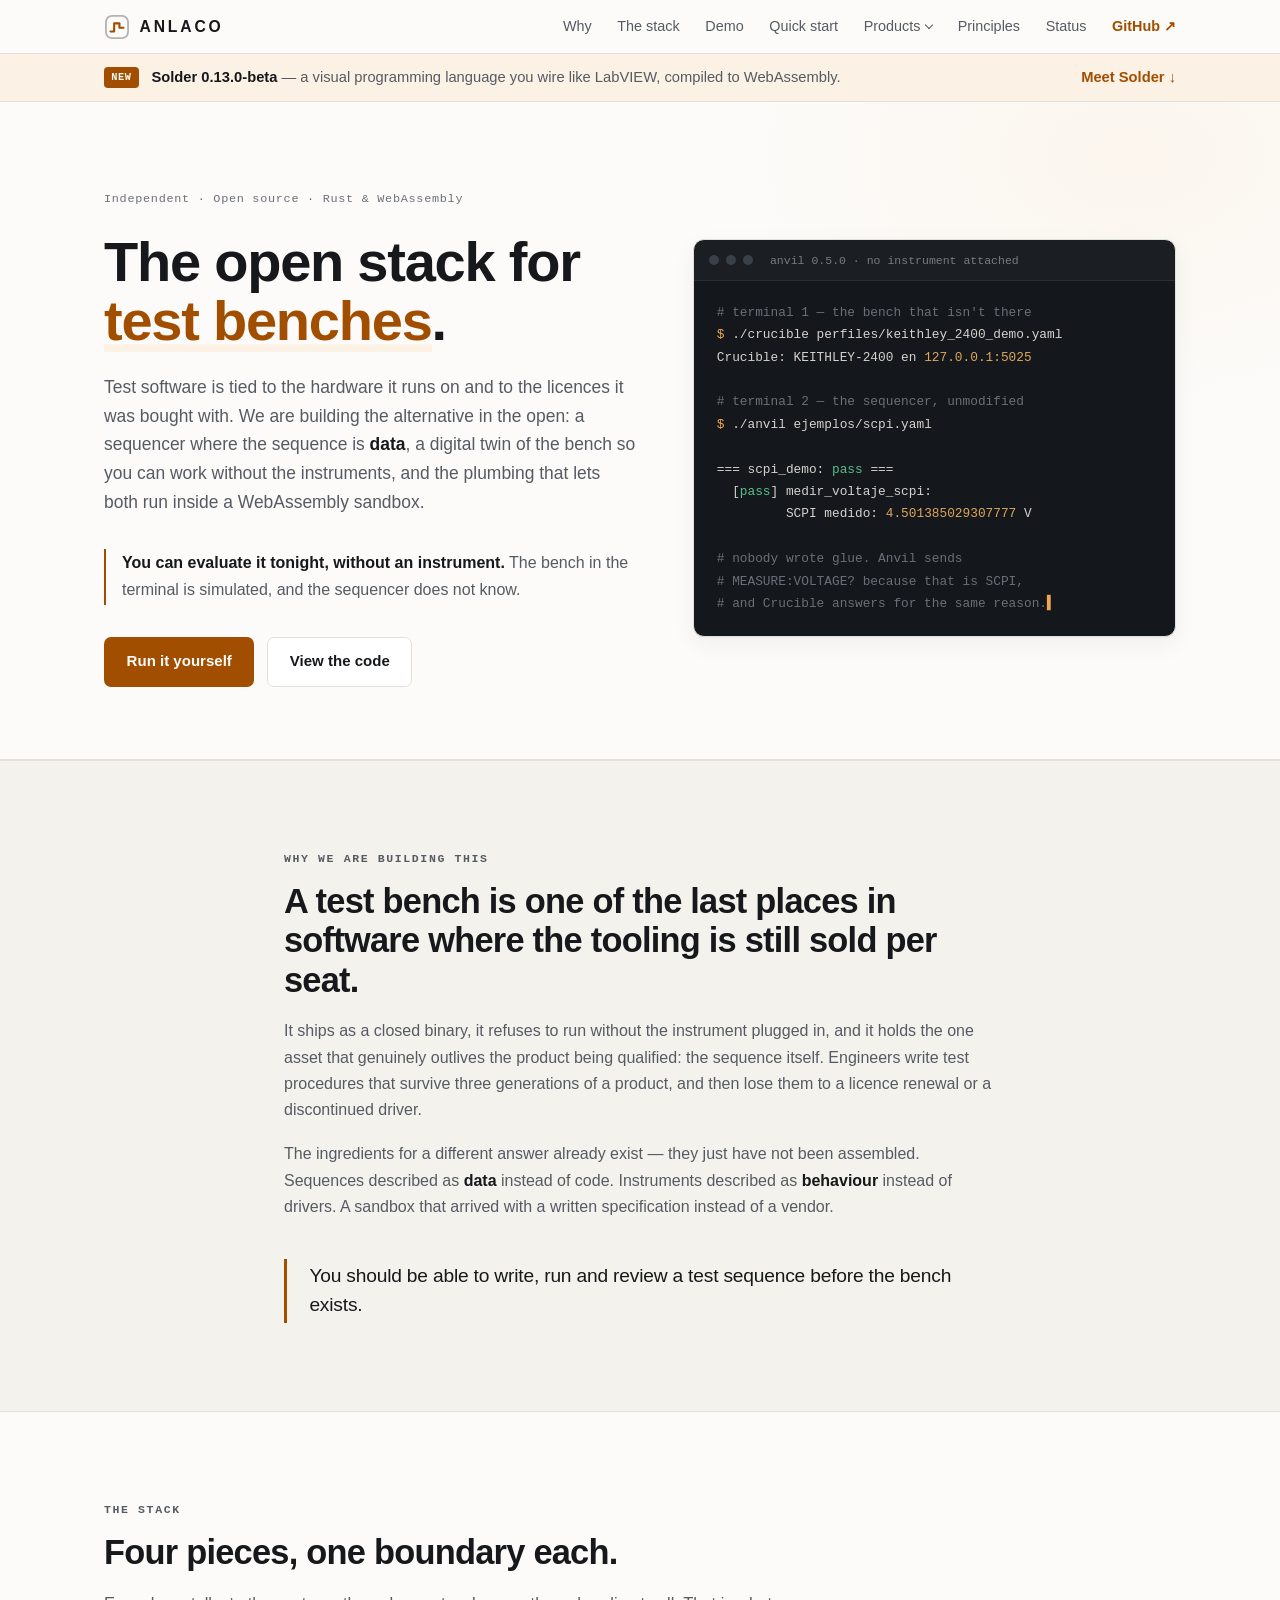
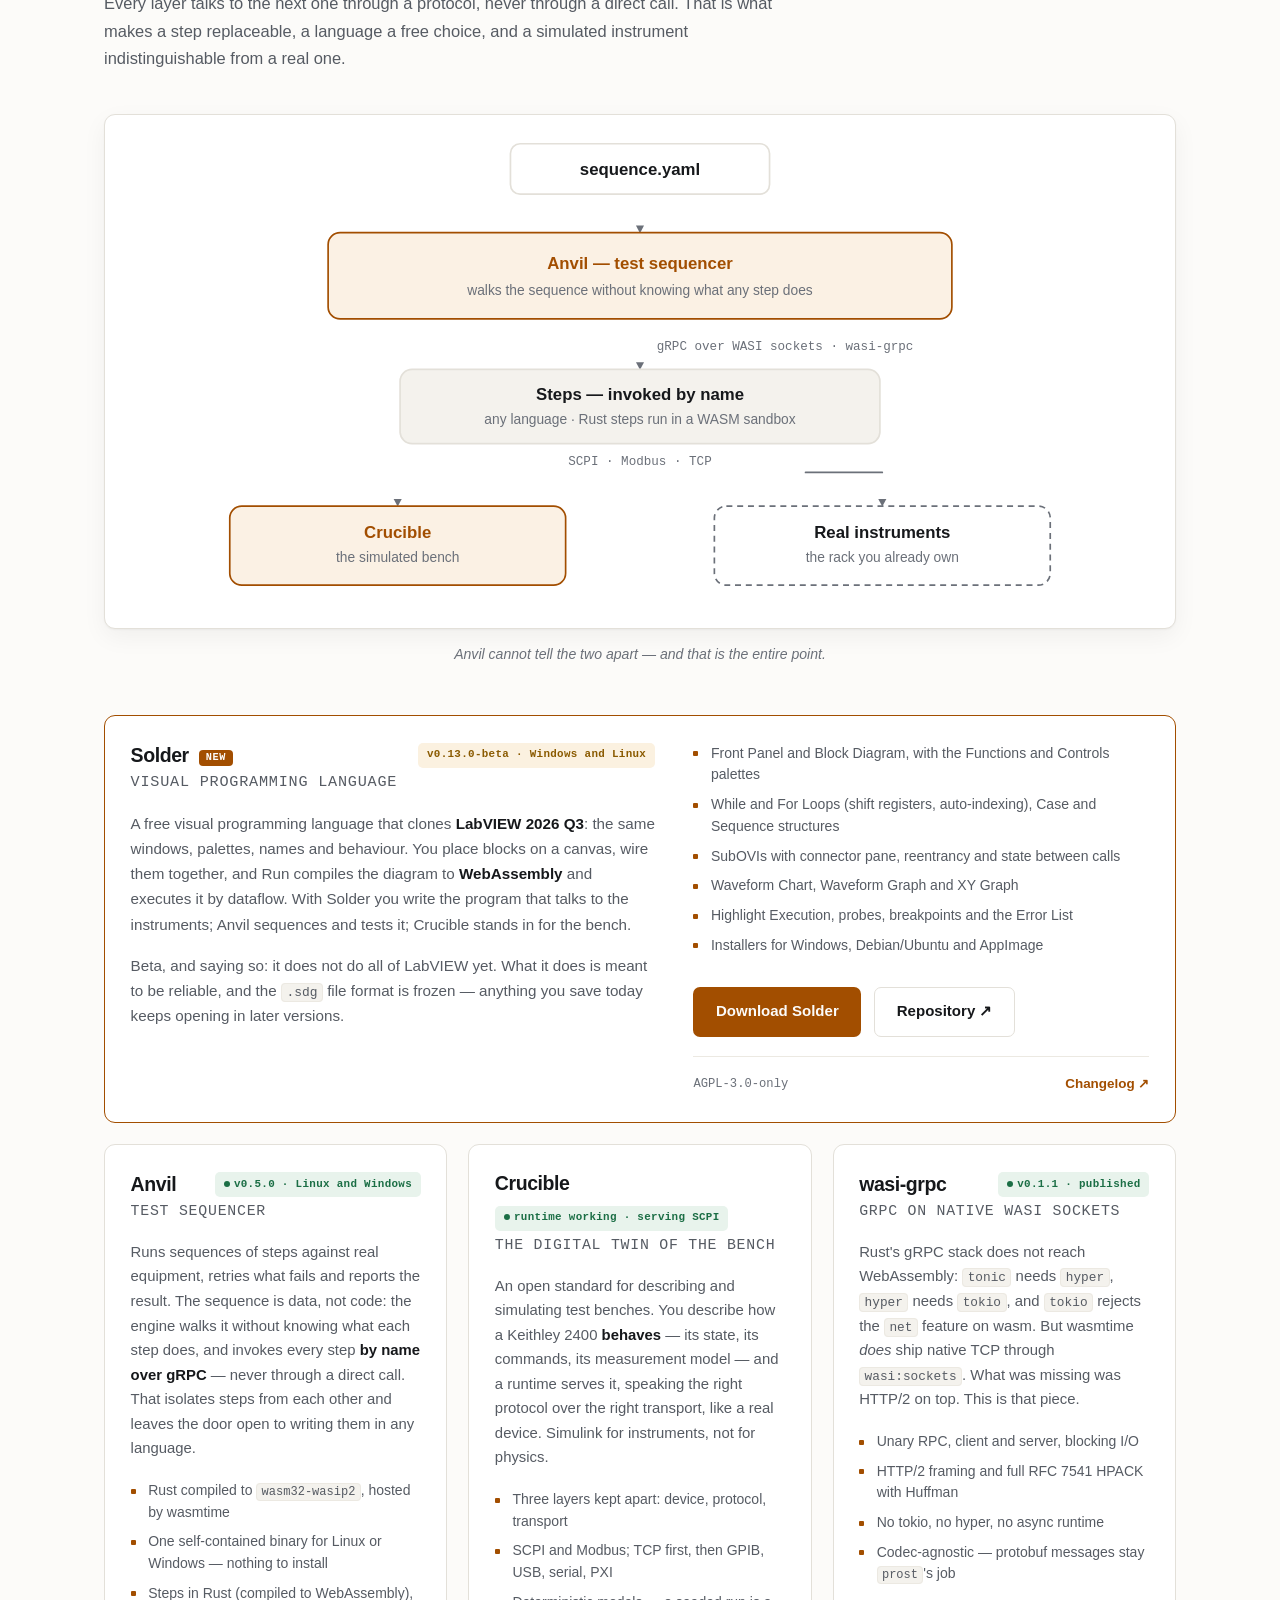
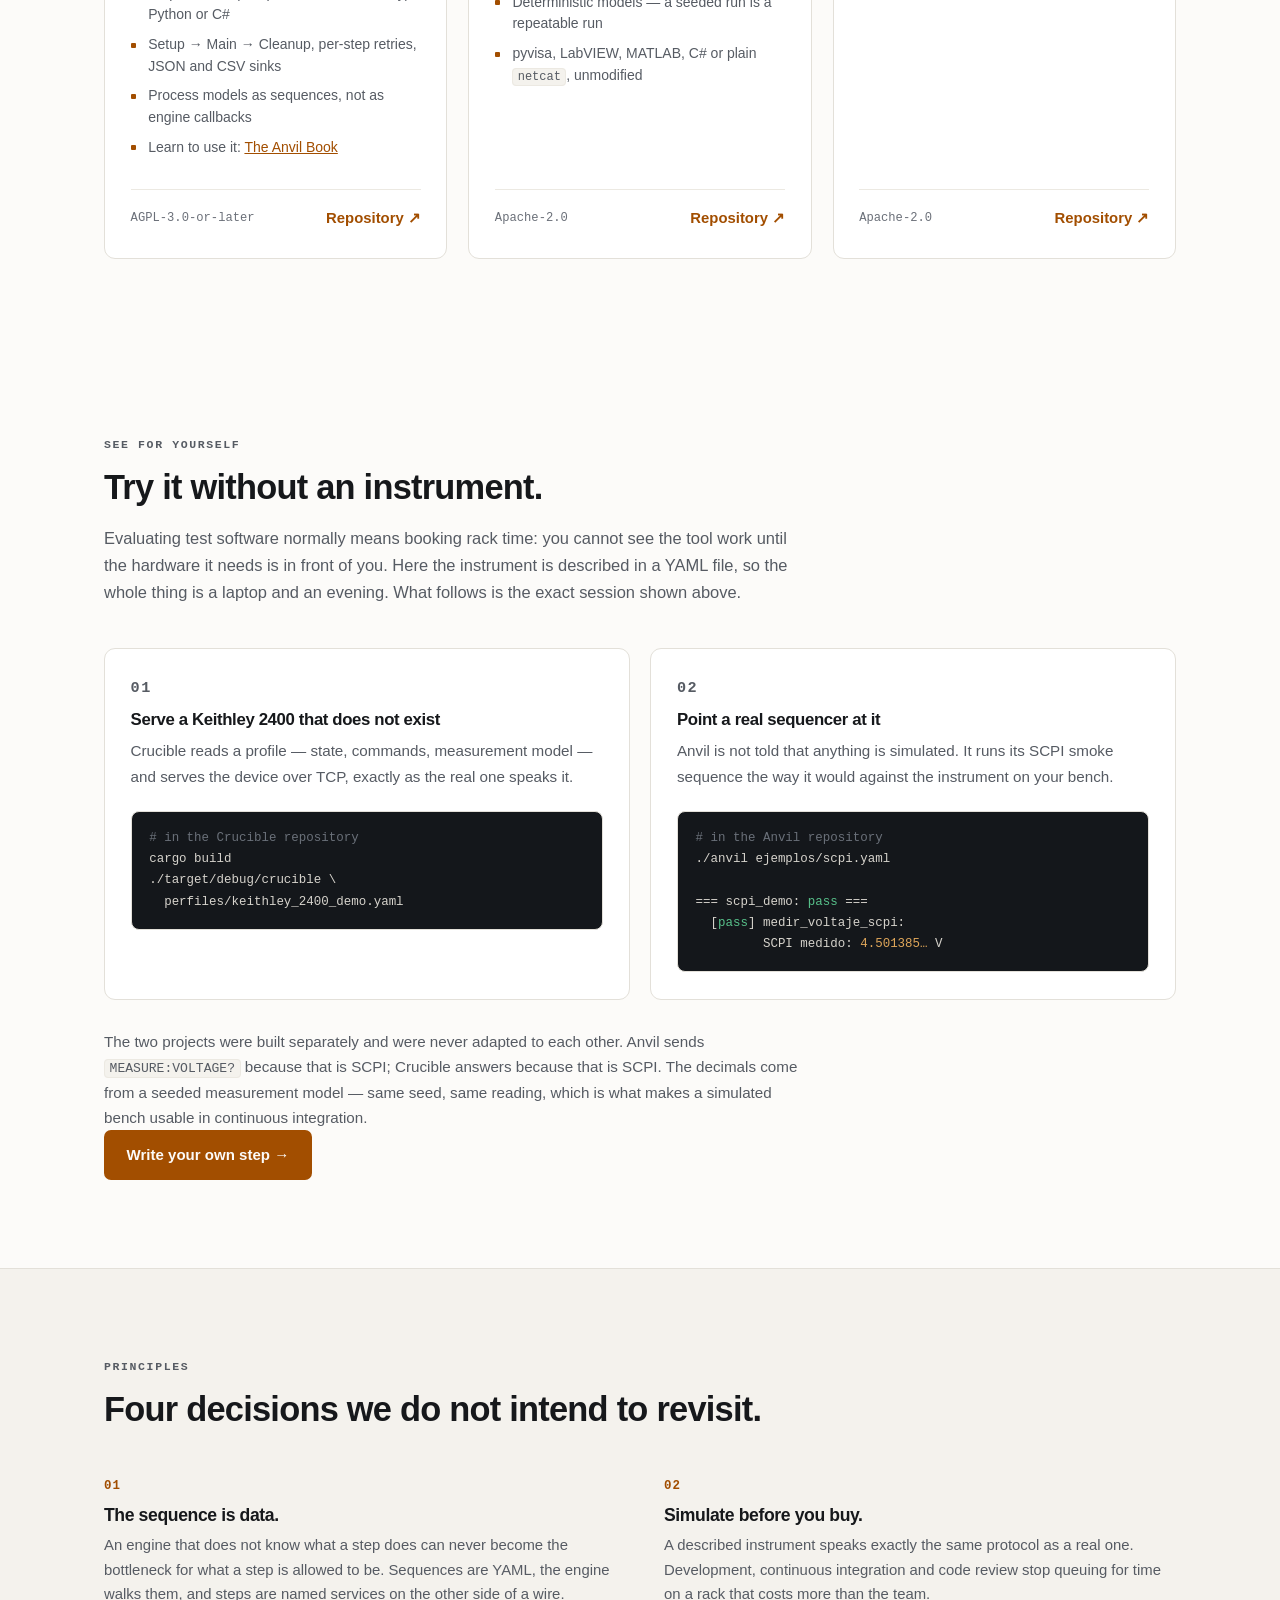
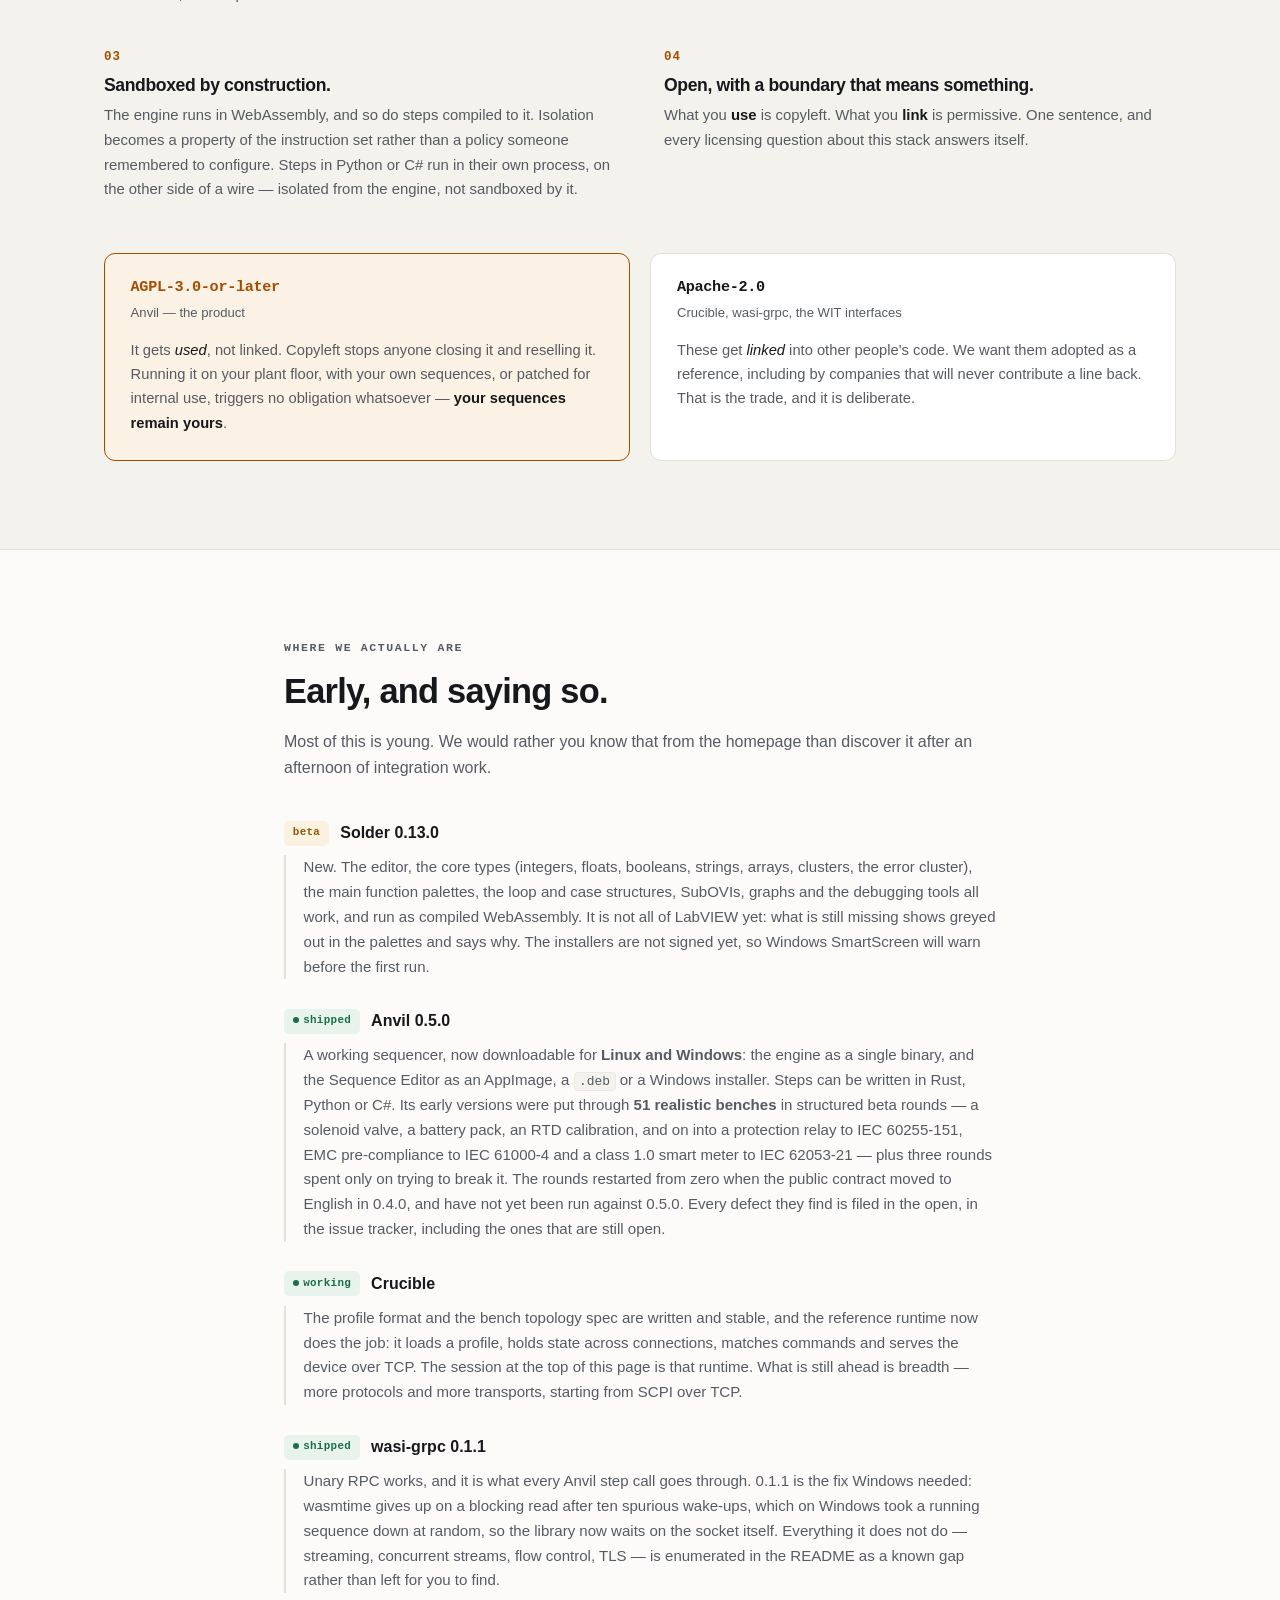
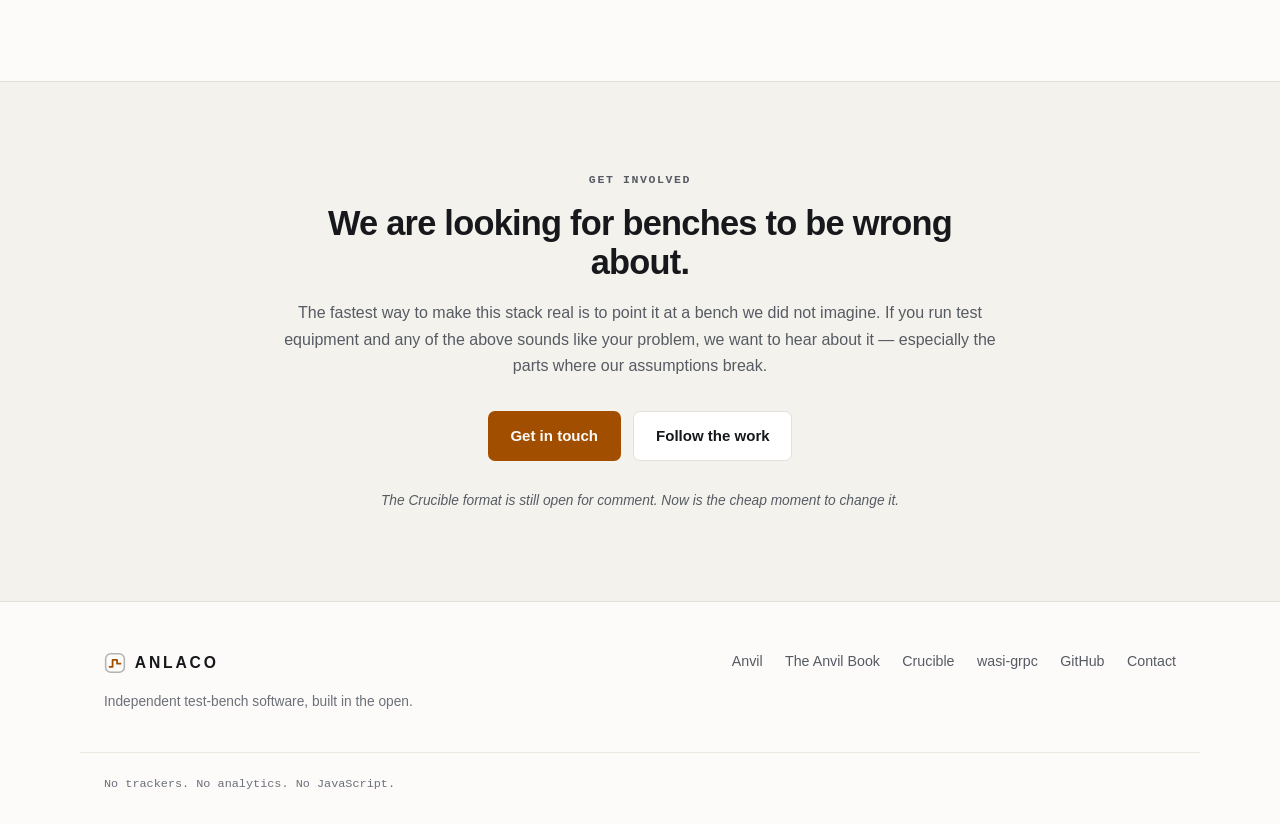
==== commit 661ae0da: "feat: Solder, new — announced above the hero and first in the stack" ====
--- a/index.html
+++ b/index.html
@@ -4,7 +4,7 @@
 <meta charset="utf-8">
 <meta name="viewport" content="width=device-width, initial-scale=1">
 <title>ANLACO — The open stack for test benches</title>
-<meta name="description" content="ANLACO builds open-source software for test benches: Anvil, a sequencer where the sequence is data; Crucible, a digital twin of the bench; and the WebAssembly plumbing underneath. Evaluate the whole stack without owning an instrument.">
+<meta name="description" content="ANLACO builds open-source software for test benches: Solder, a visual programming language compiled to WebAssembly; Anvil, a sequencer where the sequence is data; Crucible, a digital twin of the bench; and the WebAssembly plumbing underneath. Evaluate the whole stack without owning an instrument.">
 <meta name="theme-color" content="#0e1013" media="(prefers-color-scheme: dark)">
 <meta name="theme-color" content="#fcfbf9" media="(prefers-color-scheme: light)">
 <link rel="icon" href="favicon.svg" type="image/svg+xml">
@@ -36,6 +36,10 @@
         <input type="checkbox" id="products-toggle" class="nav-drop-toggle" aria-label="Products menu">
         <label for="products-toggle" class="nav-drop-summary">Products</label>
         <div class="nav-drop-panel">
+          <a class="nav-drop-item" href="#solder">
+            <span class="nav-drop-name">Solder <span class="new-tag">new</span></span>
+            <span class="nav-drop-desc">Visual programming, compiled to WebAssembly</span>
+          </a>
           <a class="nav-drop-item" href="/anvil/">
             <span class="nav-drop-name">Anvil</span>
             <span class="nav-drop-desc">The Anvil Book — read it end to end</span>
@@ -54,6 +58,16 @@
 </header>
 
 <main id="main">
+
+<!-- ─────────────────────────── NEWS ─────────────────────────── -->
+<div class="news">
+  <div class="wrap news-inner">
+    <span class="new-tag">New</span>
+    <span class="news-text"><strong>Solder 0.13.0-beta</strong> — a visual
+      programming language you wire like LabVIEW, compiled to WebAssembly.</span>
+    <a class="news-link" href="#solder">Meet Solder ↓</a>
+  </div>
+</div>
 
 <!-- ─────────────────────────── HERO ─────────────────────────── -->
 <section class="hero">
@@ -131,7 +145,7 @@
 <section class="section" id="stack">
   <div class="wrap">
     <p class="kicker">The stack</p>
-    <h2>Three pieces, one boundary each.</h2>
+    <h2>Four pieces, one boundary each.</h2>
     <p class="intro">
       Every layer talks to the next one through a protocol, never through a
       direct call. That is what makes a step replaceable, a language a free
@@ -186,6 +200,46 @@
         Anvil cannot tell the two apart — and that is the entire point.
       </figcaption>
     </figure>
+
+    <article class="card card-feature" id="solder">
+      <div class="feature-main">
+        <header class="card-head">
+          <h3>Solder <span class="new-tag">new</span></h3>
+          <span class="chip chip-wip">v0.13.0-beta · Windows and Linux</span>
+        </header>
+        <p class="card-role">Visual programming language</p>
+        <p>
+          A free visual programming language that clones
+          <strong>LabVIEW 2026 Q3</strong>: the same windows, palettes, names
+          and behaviour. You place blocks on a canvas, wire them together, and
+          Run compiles the diagram to <strong>WebAssembly</strong> and executes
+          it by dataflow. With Solder you write the program that talks to the
+          instruments; Anvil sequences and tests it; Crucible stands in for the
+          bench.
+        </p>
+        <p class="feature-note">
+          Beta, and saying so: it does not do all of LabVIEW yet. What it does
+          is meant to be reliable, and the <code>.sdg</code> file format is
+          frozen — anything you save today keeps opening in later versions.
+        </p>
+      </div>
+      <div class="feature-side">
+        <ul class="facts">
+          <li>Front Panel and Block Diagram, with the Functions and Controls palettes</li>
+          <li>While and For Loops (shift registers, auto-indexing), Case and Sequence structures</li>
+          <li>SubOVIs with connector pane, reentrancy and state between calls</li>
+          <li>Waveform Chart, Waveform Graph and XY Graph</li>
+          <li>Highlight Execution, probes, breakpoints and the Error List</li>
+          <li>Installers for Windows, Debian/Ubuntu and AppImage</li>
+        </ul>
+        <div class="cta">
+          <a class="btn btn-solid" href="https://github.com/anlaco/solder/releases">Download Solder</a>
+          <a class="btn btn-line" href="https://github.com/anlaco/solder">Repository ↗</a>
+        </div>
+        <p class="card-foot"><span class="lic">AGPL-3.0-only</span>
+          <a href="https://github.com/anlaco/solder/blob/main/CHANGELOG.md">Changelog ↗</a></p>
+      </div>
+    </article>
 
     <div class="cards">
 
@@ -403,6 +457,17 @@
       than discover it after an afternoon of integration work.
     </p>
     <dl class="status-list">
+      <dt><span class="chip chip-wip">beta</span> Solder 0.13.0</dt>
+      <dd>
+        New. The editor, the core types (integers, floats, booleans, strings,
+        arrays, clusters, the error cluster), the main function palettes, the
+        loop and case structures, SubOVIs, graphs and the debugging tools all
+        work, and run as compiled WebAssembly. It is not all of LabVIEW yet:
+        what is still missing shows greyed out in the palettes and says why.
+        The installers are not signed yet, so Windows SmartScreen will warn
+        before the first run.
+      </dd>
+
       <dt><span class="chip chip-live">shipped</span> Anvil 0.5.0</dt>
       <dd>
         A working sequencer, now downloadable for <strong>Linux and
--- a/style.css
+++ b/style.css
@@ -588,3 +588,42 @@
   *, *::before, *::after { transition: none !important; animation: none !important; }
   .btn-solid:hover, .btn-line:hover, .card:hover { transform: none; }
 }
+
+/* ── Solder (new) ───────────────────────────────────────────────── */
+.new-tag {
+  display: inline-block; vertical-align: 2px;
+  font-family: var(--mono); font-size: .64rem; font-weight: 700;
+  letter-spacing: .06em; text-transform: uppercase;
+  color: var(--bg); background: var(--accent);
+  padding: .14rem .45rem; border-radius: 4px; margin-left: .3rem;
+}
+.news {
+  background: var(--accent-bg);
+  border-bottom: 1px solid var(--line);
+  font-size: .92rem;
+}
+.news-inner {
+  display: flex; align-items: center; gap: .8rem; flex-wrap: wrap;
+  padding-top: .7rem; padding-bottom: .7rem;
+}
+.news .new-tag { margin-left: 0; }
+.news-text { color: var(--ink-2); }
+.news-text strong { color: var(--ink); }
+.news-link { color: var(--accent); font-weight: 600; text-decoration: none; margin-left: auto; }
+.news-link:hover { color: var(--accent-hi); }
+@media (max-width: 700px) { .news-link { margin-left: 0; } }
+
+.card-feature {
+  display: grid; grid-template-columns: 1.15fr 1fr; gap: 2.4rem;
+  margin-bottom: 1.3rem; border-color: var(--accent);
+  scroll-margin-top: 5rem;
+}
+.card-feature > div { min-width: 0; display: flex; flex-direction: column; }
+.card-feature .feature-main > p { font-size: .95rem; color: var(--ink-2); }
+.card-feature .feature-note { margin-top: 1rem; font-size: .88rem; color: var(--ink-3); }
+.card-feature code { font-family: var(--mono); font-size: .85em; }
+.card-feature .facts { margin-top: 0; }
+.card-feature .cta { margin-bottom: 1.2rem; }
+@media (max-width: 1000px) {
+  .card-feature { grid-template-columns: minmax(0, 1fr); gap: 1.4rem; max-width: 640px; }
+}
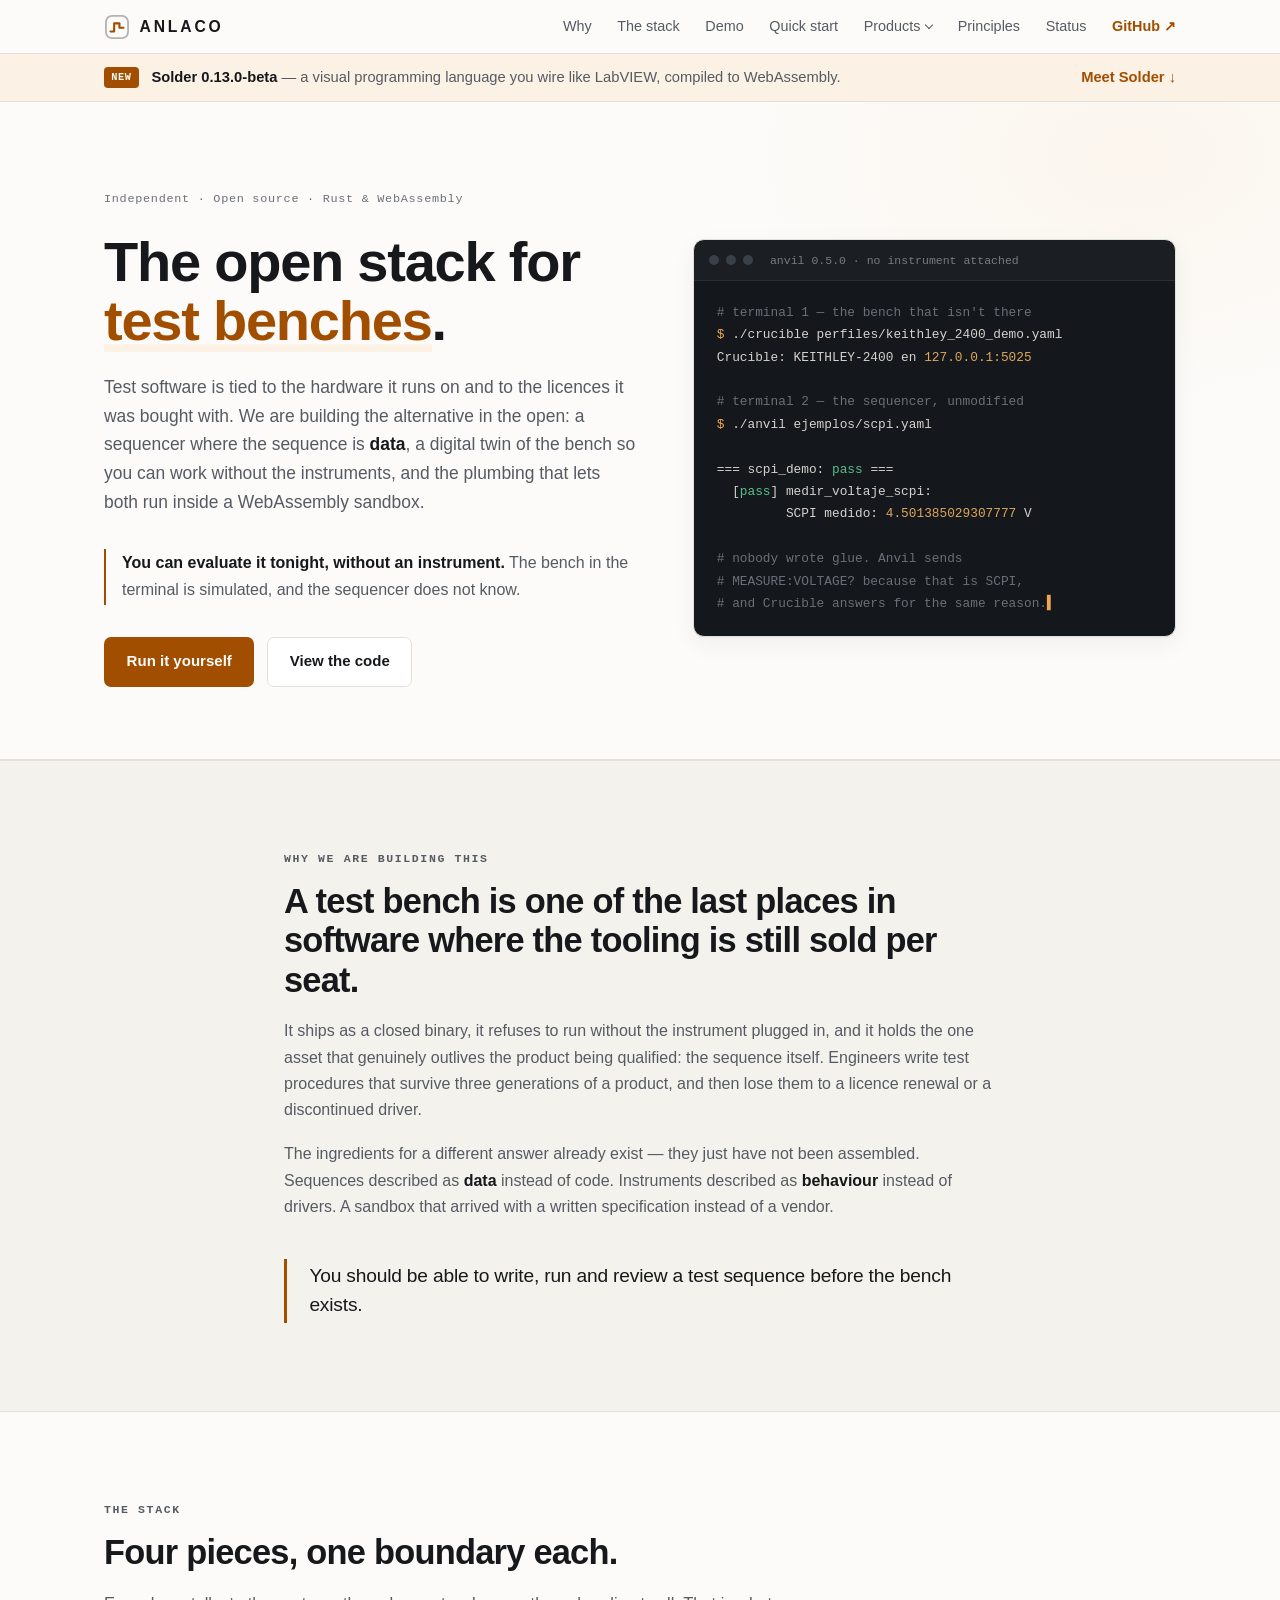
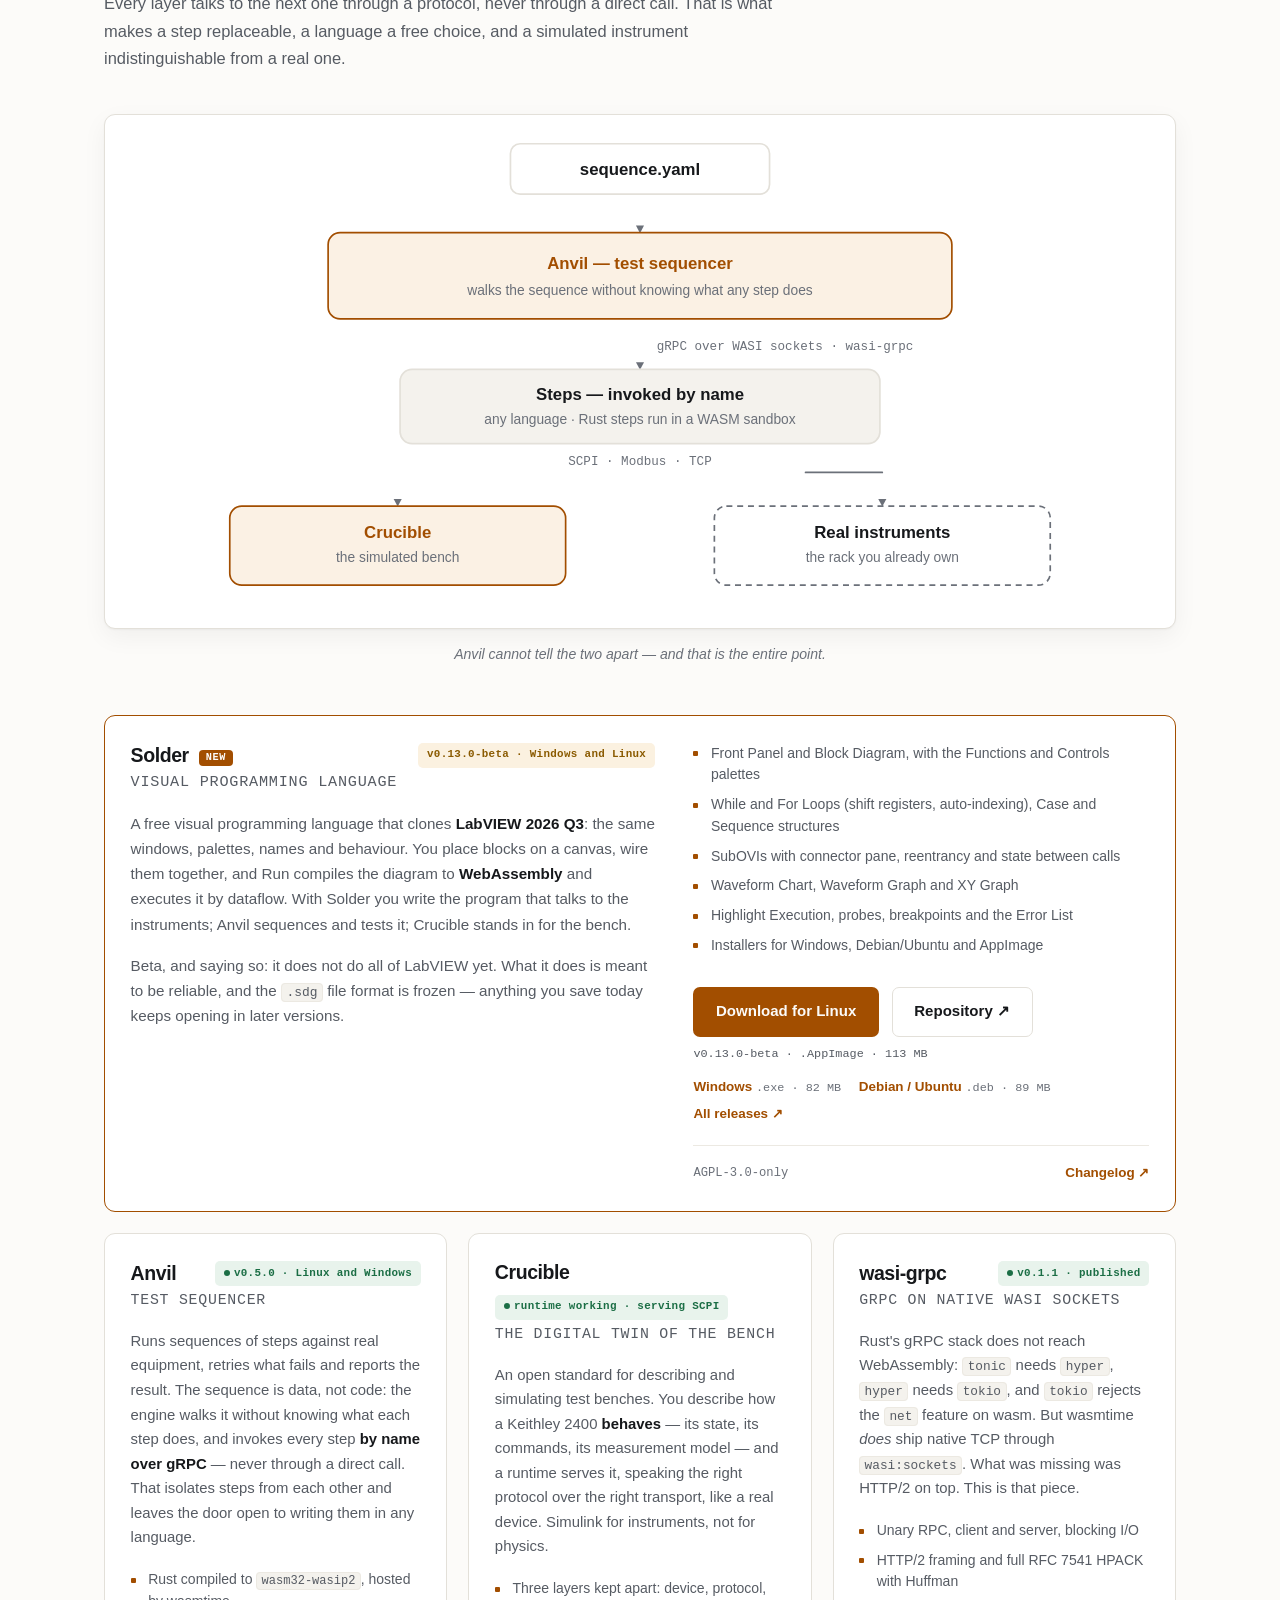
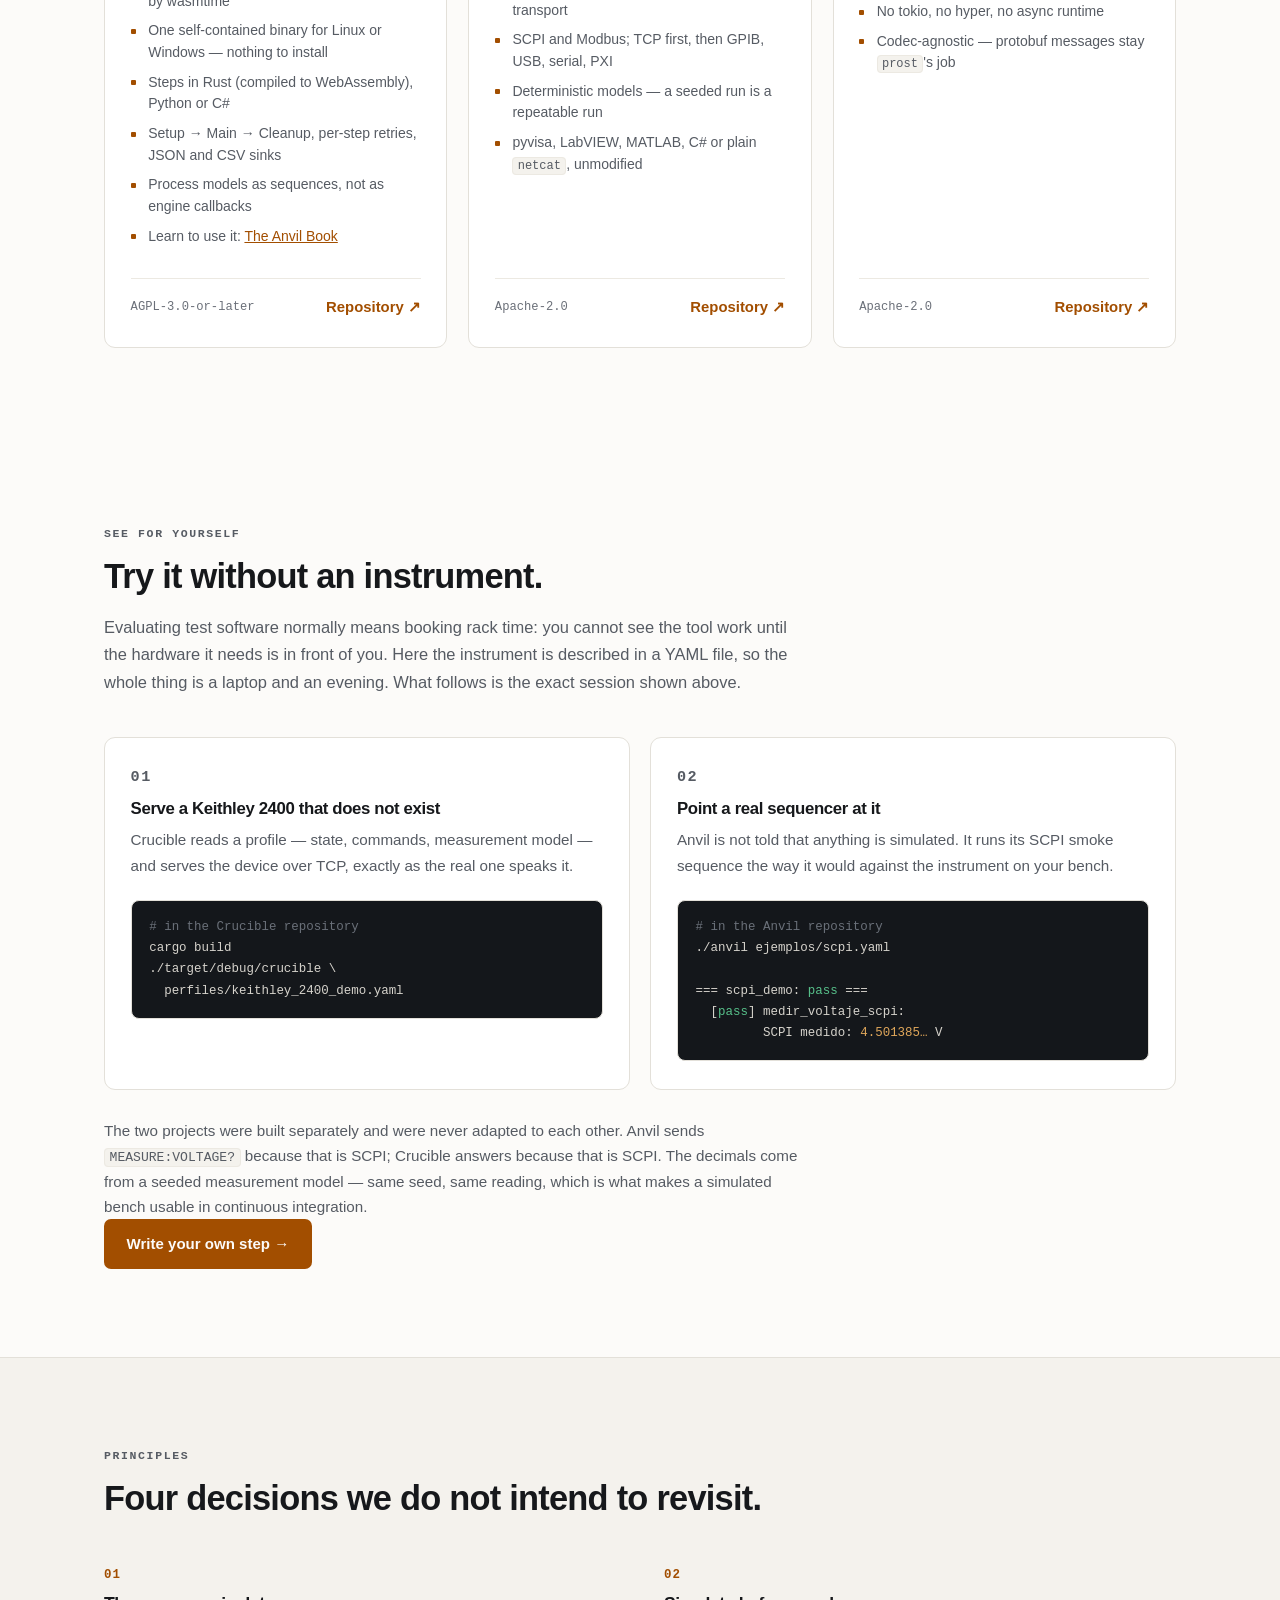
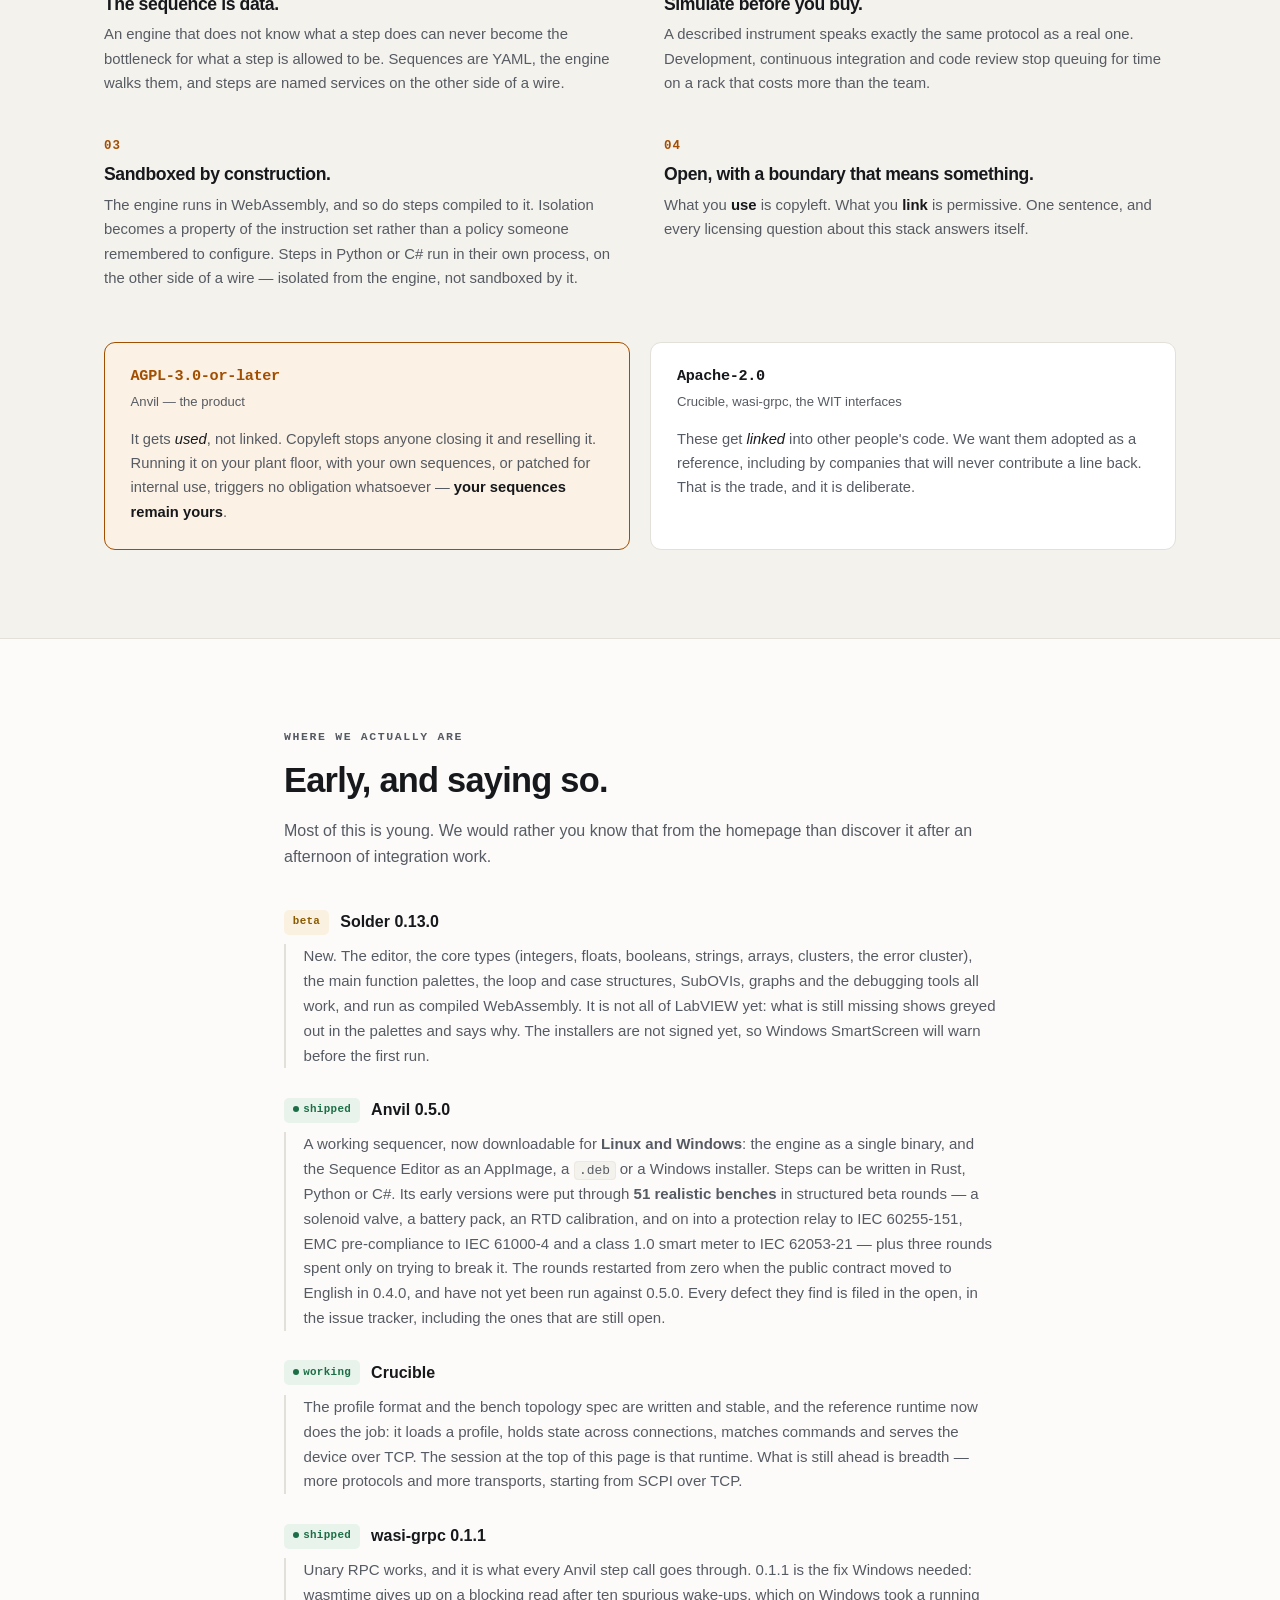
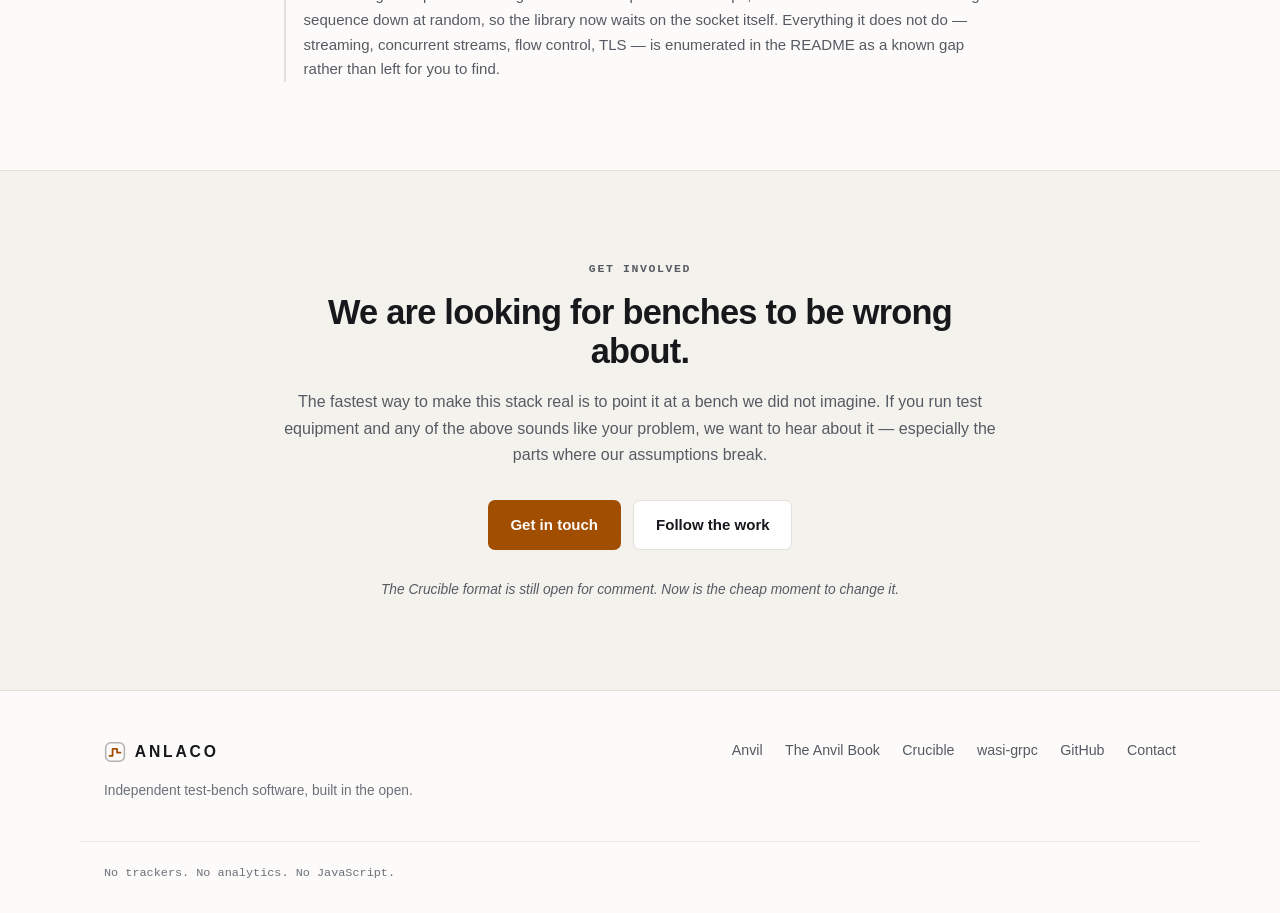
==== commit 6c29be4b: "feat: Solder download button picks the installer for your system" ====
--- a/index.html
+++ b/index.html
@@ -232,9 +232,18 @@
           <li>Highlight Execution, probes, breakpoints and the Error List</li>
           <li>Installers for Windows, Debian/Ubuntu and AppImage</li>
         </ul>
-        <div class="cta">
-          <a class="btn btn-solid" href="https://github.com/anlaco/solder/releases">Download Solder</a>
-          <a class="btn btn-line" href="https://github.com/anlaco/solder">Repository ↗</a>
+        <div class="dl" id="solder-dl">
+          <div class="cta">
+            <a class="btn btn-solid dl-main" href="https://github.com/anlaco/solder/releases">Download Solder</a>
+            <a class="btn btn-line" href="https://github.com/anlaco/solder">Repository ↗</a>
+          </div>
+          <p class="dl-meta"><span class="dl-version">v0.13.0-beta</span><span class="dl-hint"></span></p>
+          <ul class="dl-list">
+            <li data-os="windows"><a href="https://github.com/anlaco/solder/releases/download/v0.13.0-beta/Solder-0.13.0-beta-win-x64.exe">Windows</a> <span>.exe · 82 MB</span></li>
+            <li data-os="linux"><a href="https://github.com/anlaco/solder/releases/download/v0.13.0-beta/Solder-0.13.0-beta-linux-amd64.deb">Debian / Ubuntu</a> <span>.deb · 89 MB</span></li>
+            <li data-os="linux"><a href="https://github.com/anlaco/solder/releases/download/v0.13.0-beta/Solder-0.13.0-beta-linux-x86_64.AppImage">Any Linux</a> <span>.AppImage · 113 MB</span></li>
+            <li><a href="https://github.com/anlaco/solder/releases">All releases ↗</a></li>
+          </ul>
         </div>
         <p class="card-foot"><span class="lic">AGPL-3.0-only</span>
           <a href="https://github.com/anlaco/solder/blob/main/CHANGELOG.md">Changelog ↗</a></p>
@@ -556,5 +565,76 @@
   </div>
 </footer>
 
+
+<!-- Solder download button: picks the installer for the visitor's system.
+     Progressive enhancement — without JavaScript the button opens the
+     releases page and the list below it offers every installer. It also asks
+     GitHub for the newest release, so the links follow new versions; if that
+     request fails, the links written above (v0.13.0-beta) stay. -->
+<script>
+(function () {
+  var box = document.getElementById('solder-dl');
+  if (!box) return;
+  var main = box.querySelector('.dl-main');
+  var hint = box.querySelector('.dl-hint');
+  var items = box.querySelectorAll('.dl-list li[data-os]');
+
+  function detectOS() {
+    var p = ((navigator.userAgentData && navigator.userAgentData.platform) ||
+             navigator.platform || '') + ' ' + navigator.userAgent;
+    if (/android|iphone|ipad|ipod/i.test(p)) return 'mobile';
+    if (/mac/i.test(p)) return 'mac';  // before "win": macOS strings can say "Darwin"
+    if (/win/i.test(p)) return 'windows';
+    if (/linux|x11|cros/i.test(p)) return 'linux';
+    return 'other';
+  }
+
+  var os = detectOS();
+  var picks = {
+    windows: { i: 0, label: 'Download for Windows' },
+    linux:   { i: 2, label: 'Download for Linux' }
+  };
+
+  function apply() {
+    var pick = picks[os];
+    for (var k = 0; k < items.length; k++) items[k].classList.remove('dl-mine');
+    if (pick) {
+      var li = items[pick.i];
+      var a = li.querySelector('a');
+      main.href = a.href;
+      main.textContent = pick.label;
+      li.classList.add('dl-mine');
+      hint.textContent = ' · ' + li.querySelector('span').textContent +
+        (os === 'windows' ? ' · not signed yet: SmartScreen may warn, choose More info ▸ Run anyway' : '');
+    } else {
+      main.href = 'https://github.com/anlaco/solder/releases';
+      main.textContent = 'Download Solder';
+      hint.textContent = os === 'mac' ? ' · no macOS build yet — Windows and Linux only'
+                       : os === 'mobile' ? ' · desktop app for Windows and Linux' : '';
+    }
+  }
+  apply();
+
+  if (!window.fetch) return;
+  var match = [/win-x64\.exe$/, /linux-amd64\.deb$/, /\.AppImage$/];
+  fetch('https://api.github.com/repos/anlaco/solder/releases?per_page=1')
+    .then(function (r) { return r.ok ? r.json() : null; })
+    .then(function (list) {
+      var rel = list && list[0];
+      if (!rel || !rel.assets) return;
+      for (var k = 0; k < items.length; k++) {
+        var asset = rel.assets.filter(function (x) { return match[k].test(x.name); })[0];
+        if (!asset) return;  // naming changed: keep the written links
+        var ext = items[k].querySelector('span').textContent.split(' · ')[0];
+        items[k].querySelector('a').href = asset.browser_download_url;
+        items[k].querySelector('span').textContent =
+          ext + ' · ' + Math.round(asset.size / 1048576) + ' MB';
+      }
+      box.querySelector('.dl-version').textContent = rel.tag_name;
+      apply();
+    })
+    .catch(function () {});
+})();
+</script>
 </body>
 </html>
--- a/style.css
+++ b/style.css
@@ -1,4 +1,5 @@
-/* ANLACO — static site. No build, no framework, no JavaScript.
+/* ANLACO — static site. No build, no framework; the only JavaScript is the
+   small, optional Solder download-button script in index.html.
    Brand: paper + ink, amber-phosphor accent (the colour of a bench
    instrument's display), a step-signal mark, generous measure. */
 
@@ -627,3 +628,13 @@
 @media (max-width: 1000px) {
   .card-feature { grid-template-columns: minmax(0, 1fr); gap: 1.4rem; max-width: 640px; }
 }
+
+/* Solder download: the button points at your system's installer (JS),
+   the list offers every installer either way. */
+.dl .cta { margin-bottom: .55rem; }
+.dl-meta { font-family: var(--mono); font-size: .74rem; color: var(--ink-3); margin-bottom: .7rem; }
+.dl-list { list-style: none; display: flex; flex-wrap: wrap; gap: .3rem 1.1rem; margin-bottom: 1.2rem; font-size: .84rem; }
+.dl-list a { color: var(--accent); text-decoration: none; font-weight: 600; }
+.dl-list a:hover { color: var(--accent-hi); text-decoration: underline; }
+.dl-list span { color: var(--ink-3); font-family: var(--mono); font-size: .74rem; }
+.dl-list li.dl-mine { display: none; }
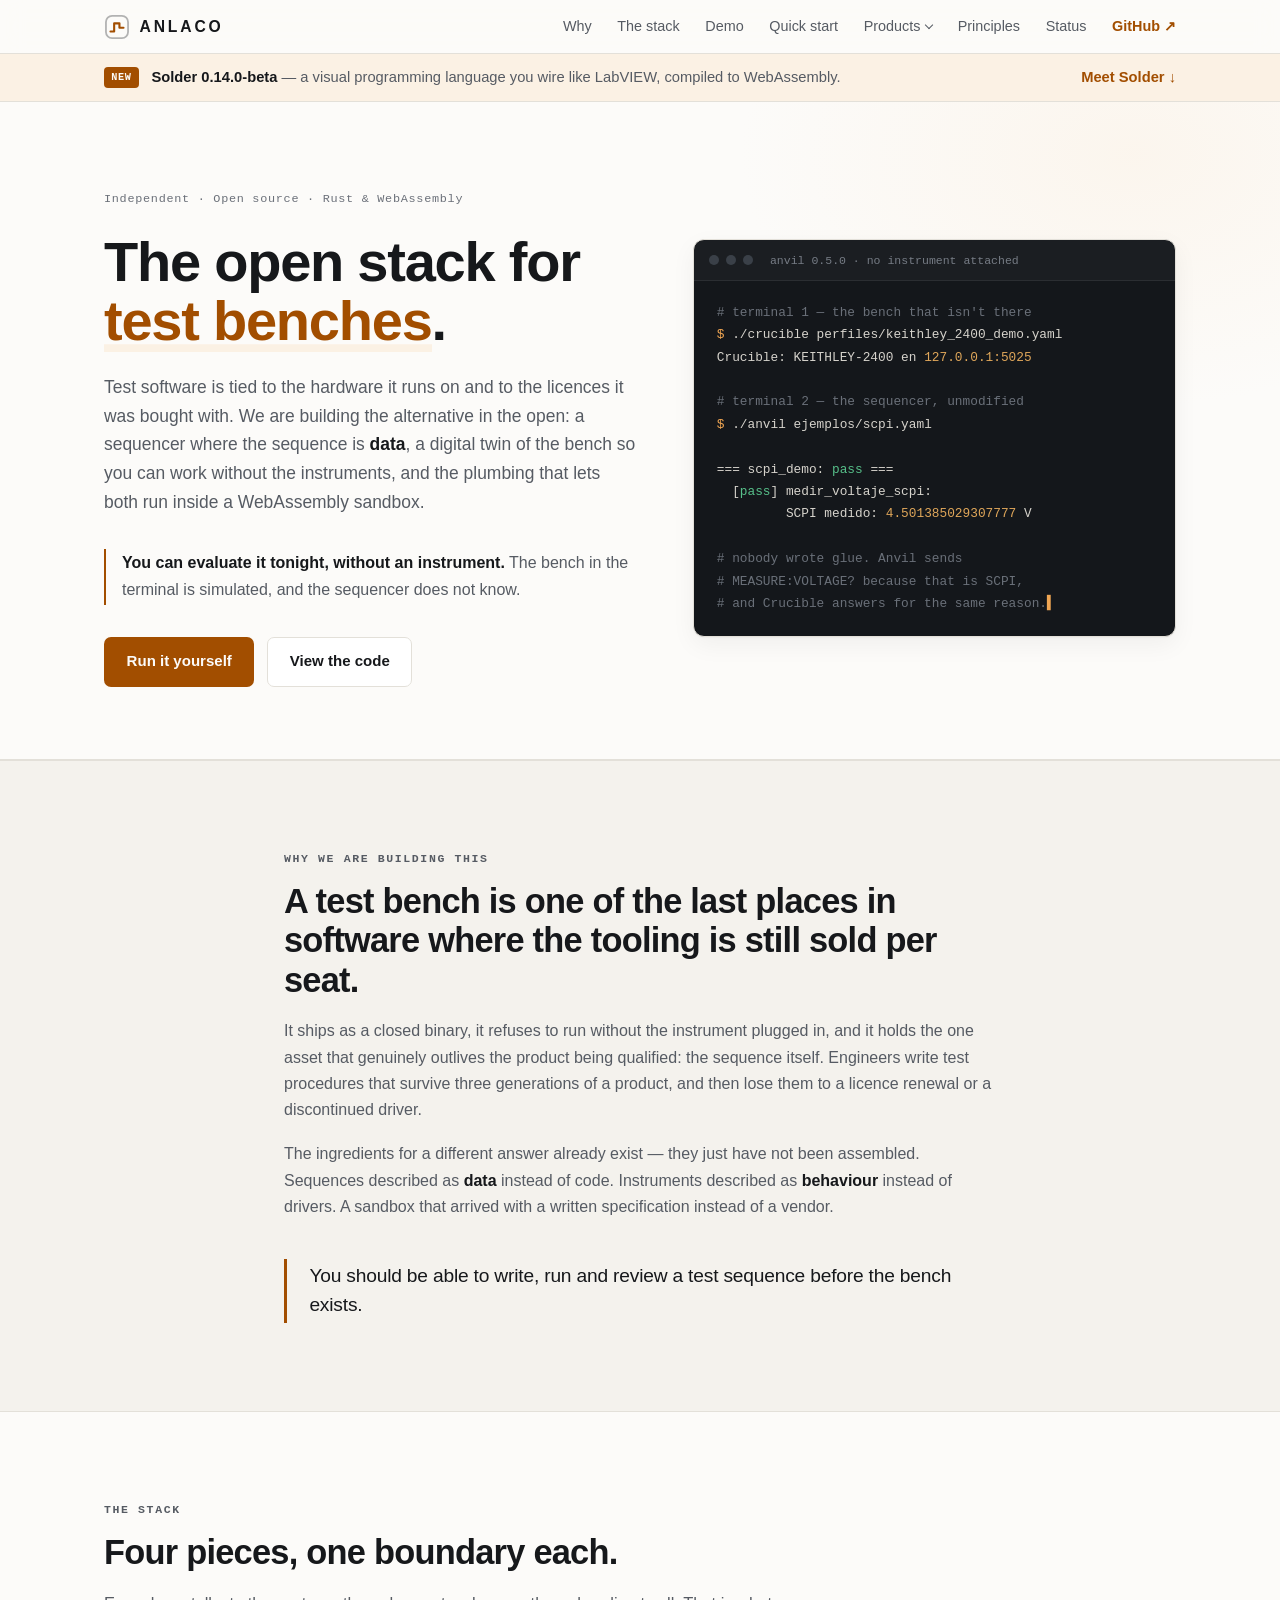
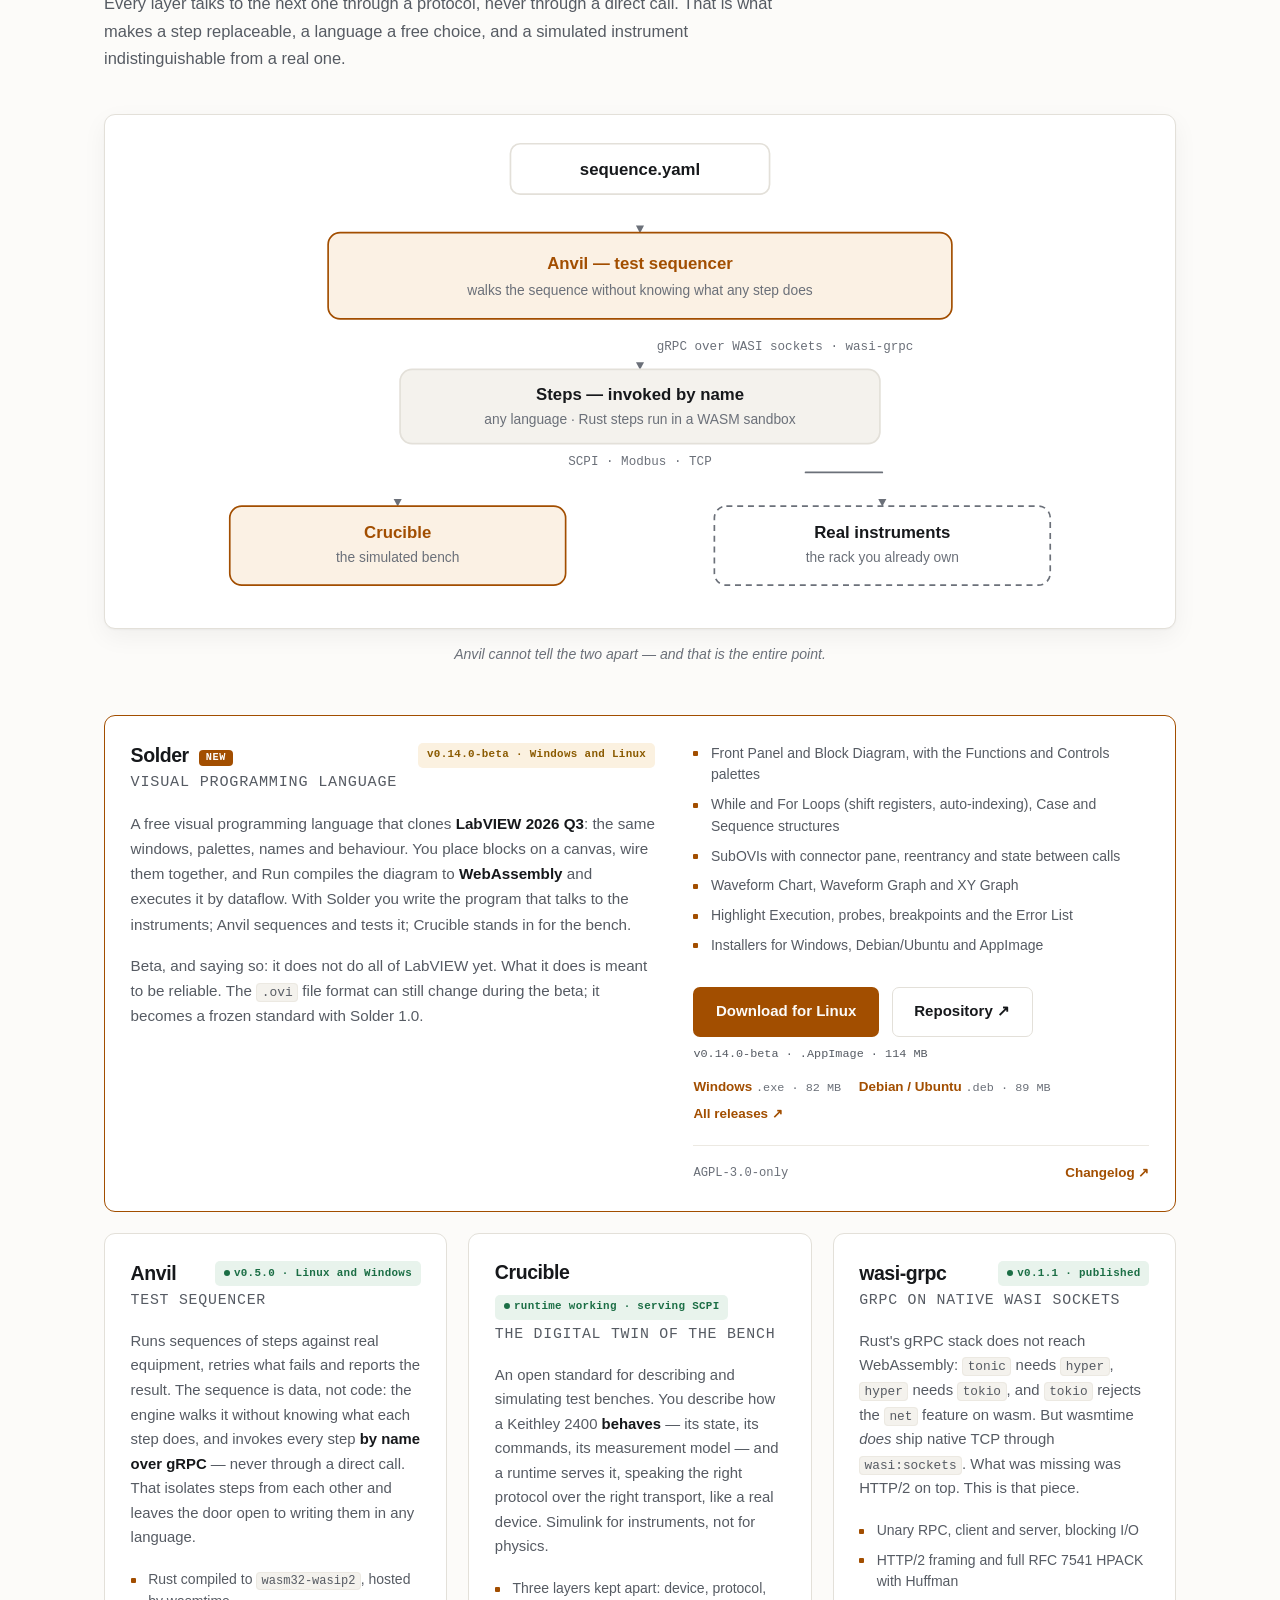
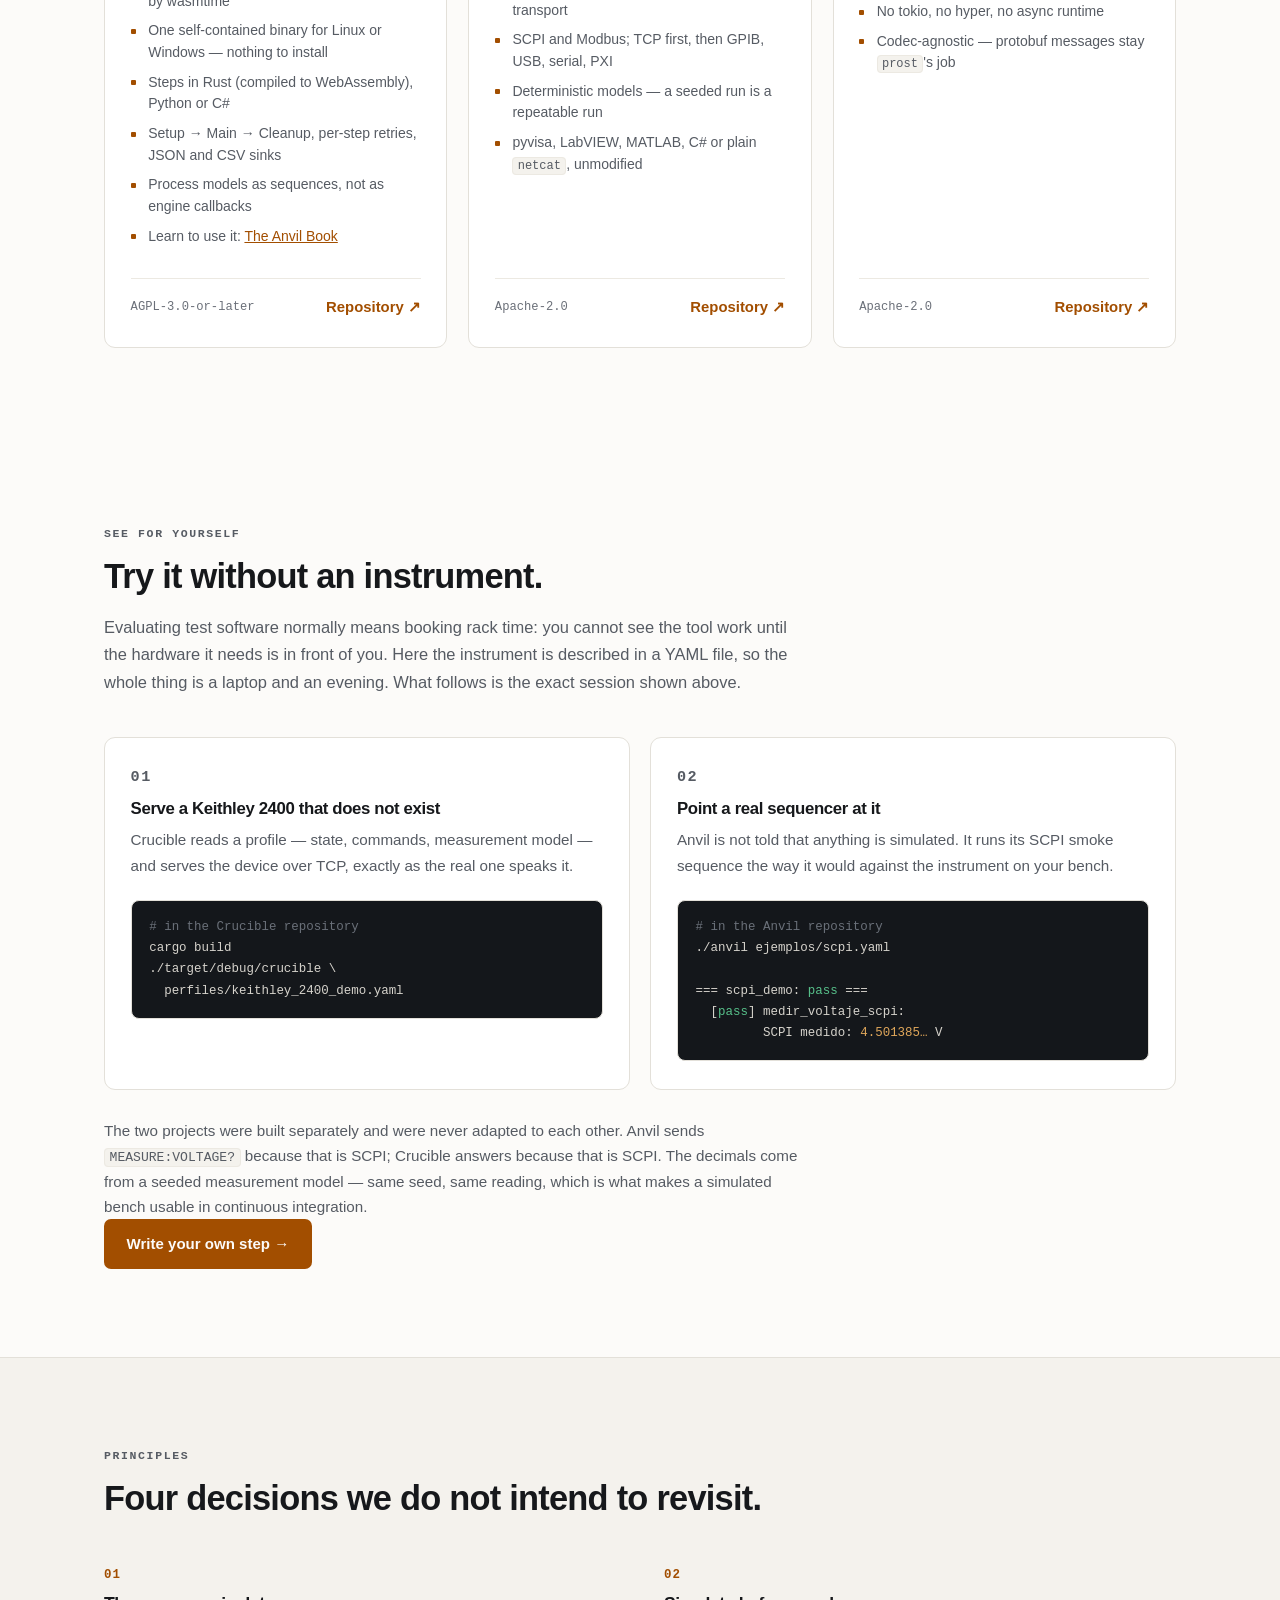
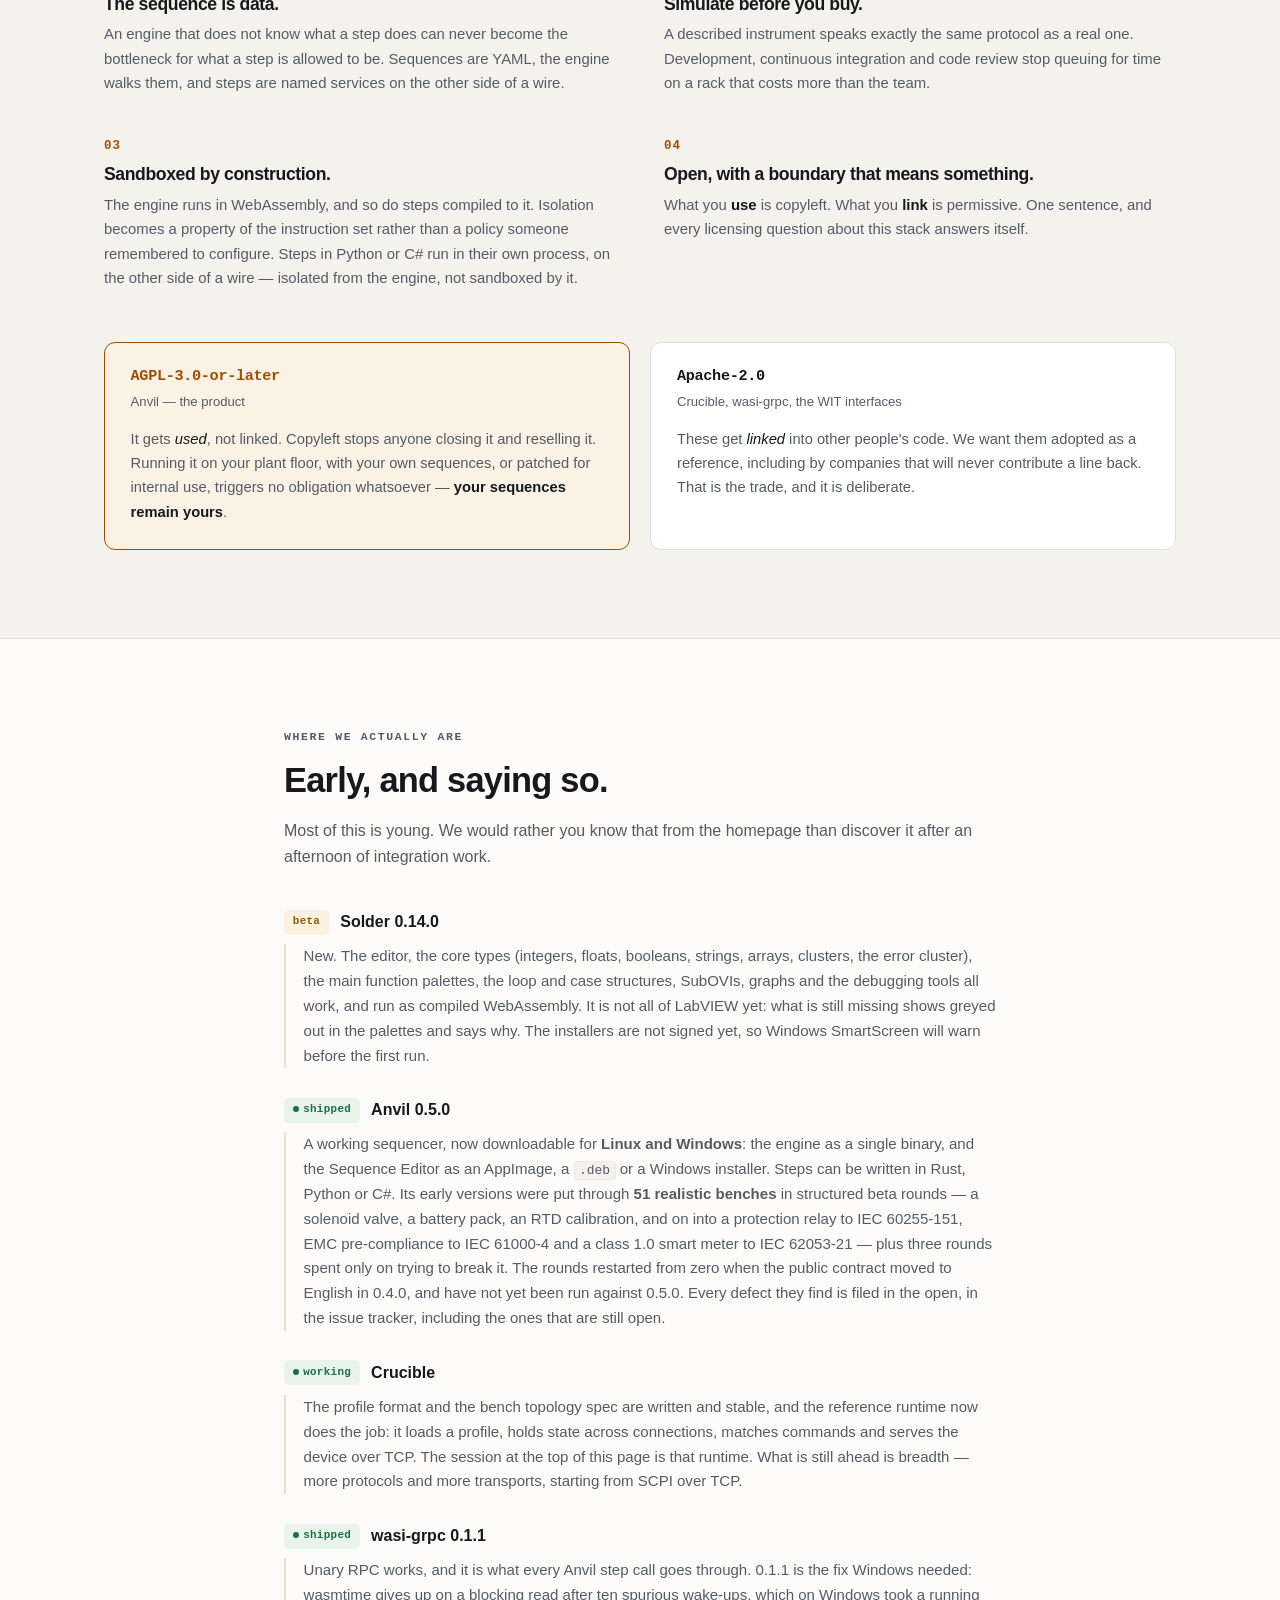
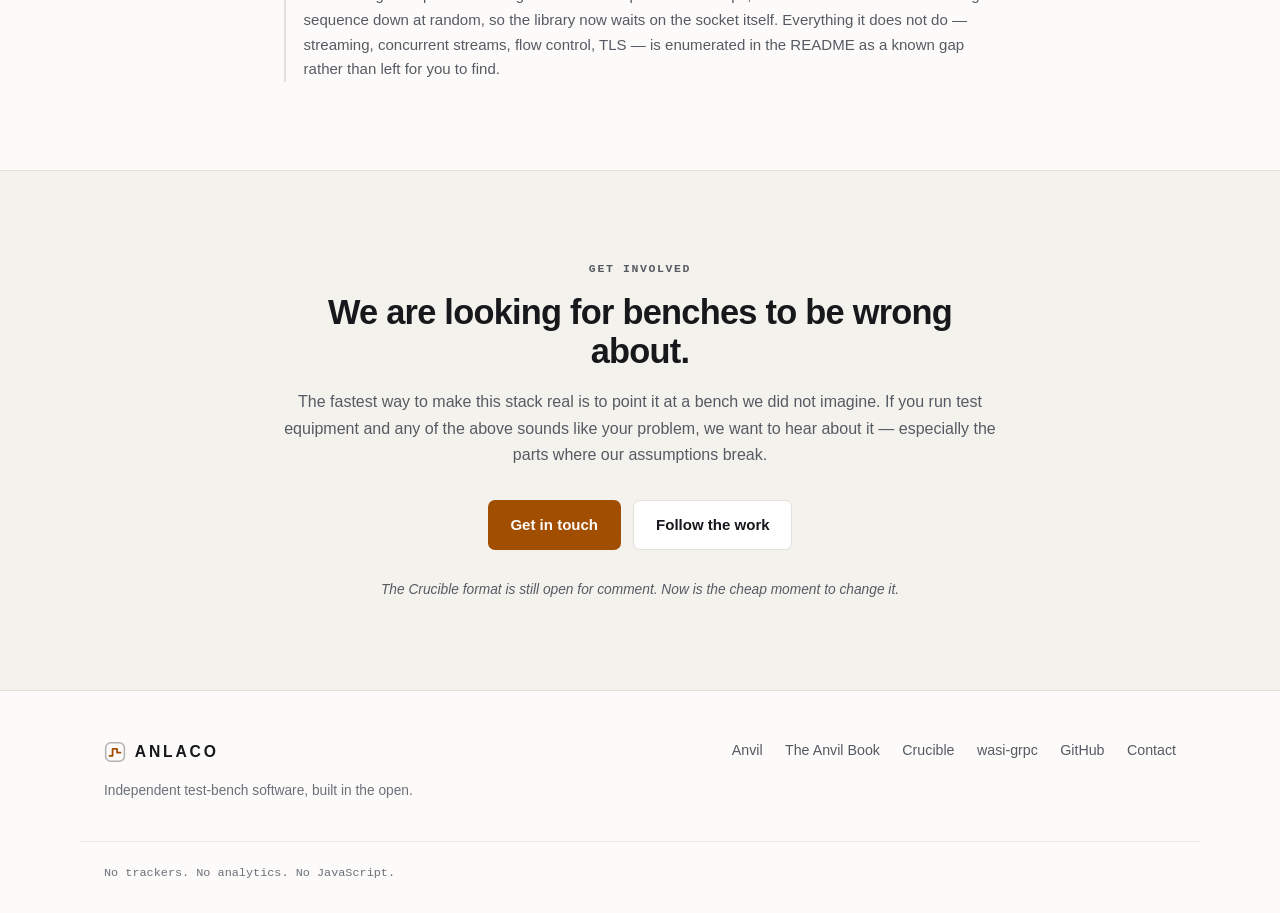
==== commit 71d1e81c: "Solder: v0.14.0-beta, and the .ovi format freezes with 1.0, not before" ====
--- a/index.html
+++ b/index.html
@@ -63,7 +63,7 @@
 <div class="news">
   <div class="wrap news-inner">
     <span class="new-tag">New</span>
-    <span class="news-text"><strong>Solder 0.13.0-beta</strong> — a visual
+    <span class="news-text"><strong>Solder 0.14.0-beta</strong> — a visual
       programming language you wire like LabVIEW, compiled to WebAssembly.</span>
     <a class="news-link" href="#solder">Meet Solder ↓</a>
   </div>
@@ -205,7 +205,7 @@
       <div class="feature-main">
         <header class="card-head">
           <h3>Solder <span class="new-tag">new</span></h3>
-          <span class="chip chip-wip">v0.13.0-beta · Windows and Linux</span>
+          <span class="chip chip-wip">v0.14.0-beta · Windows and Linux</span>
         </header>
         <p class="card-role">Visual programming language</p>
         <p>
@@ -219,8 +219,8 @@
         </p>
         <p class="feature-note">
           Beta, and saying so: it does not do all of LabVIEW yet. What it does
-          is meant to be reliable, and the <code>.sdg</code> file format is
-          frozen — anything you save today keeps opening in later versions.
+          is meant to be reliable. The <code>.ovi</code> file format can still
+          change during the beta; it becomes a frozen standard with Solder 1.0.
         </p>
       </div>
       <div class="feature-side">
@@ -237,11 +237,11 @@
             <a class="btn btn-solid dl-main" href="https://github.com/anlaco/solder/releases">Download Solder</a>
             <a class="btn btn-line" href="https://github.com/anlaco/solder">Repository ↗</a>
           </div>
-          <p class="dl-meta"><span class="dl-version">v0.13.0-beta</span><span class="dl-hint"></span></p>
+          <p class="dl-meta"><span class="dl-version">v0.14.0-beta</span><span class="dl-hint"></span></p>
           <ul class="dl-list">
-            <li data-os="windows"><a href="https://github.com/anlaco/solder/releases/download/v0.13.0-beta/Solder-0.13.0-beta-win-x64.exe">Windows</a> <span>.exe · 82 MB</span></li>
-            <li data-os="linux"><a href="https://github.com/anlaco/solder/releases/download/v0.13.0-beta/Solder-0.13.0-beta-linux-amd64.deb">Debian / Ubuntu</a> <span>.deb · 89 MB</span></li>
-            <li data-os="linux"><a href="https://github.com/anlaco/solder/releases/download/v0.13.0-beta/Solder-0.13.0-beta-linux-x86_64.AppImage">Any Linux</a> <span>.AppImage · 113 MB</span></li>
+            <li data-os="windows"><a href="https://github.com/anlaco/solder/releases/download/v0.14.0-beta/Solder-0.14.0-beta-win-x64.exe">Windows</a> <span>.exe · 82 MB</span></li>
+            <li data-os="linux"><a href="https://github.com/anlaco/solder/releases/download/v0.14.0-beta/Solder-0.14.0-beta-linux-amd64.deb">Debian / Ubuntu</a> <span>.deb · 89 MB</span></li>
+            <li data-os="linux"><a href="https://github.com/anlaco/solder/releases/download/v0.14.0-beta/Solder-0.14.0-beta-linux-x86_64.AppImage">Any Linux</a> <span>.AppImage · 114 MB</span></li>
             <li><a href="https://github.com/anlaco/solder/releases">All releases ↗</a></li>
           </ul>
         </div>
@@ -466,7 +466,7 @@
       than discover it after an afternoon of integration work.
     </p>
     <dl class="status-list">
-      <dt><span class="chip chip-wip">beta</span> Solder 0.13.0</dt>
+      <dt><span class="chip chip-wip">beta</span> Solder 0.14.0</dt>
       <dd>
         New. The editor, the core types (integers, floats, booleans, strings,
         arrays, clusters, the error cluster), the main function palettes, the
@@ -570,7 +570,7 @@
      Progressive enhancement — without JavaScript the button opens the
      releases page and the list below it offers every installer. It also asks
      GitHub for the newest release, so the links follow new versions; if that
-     request fails, the links written above (v0.13.0-beta) stay. -->
+     request fails, the links written above (v0.14.0-beta) stay. -->
 <script>
 (function () {
   var box = document.getElementById('solder-dl');
